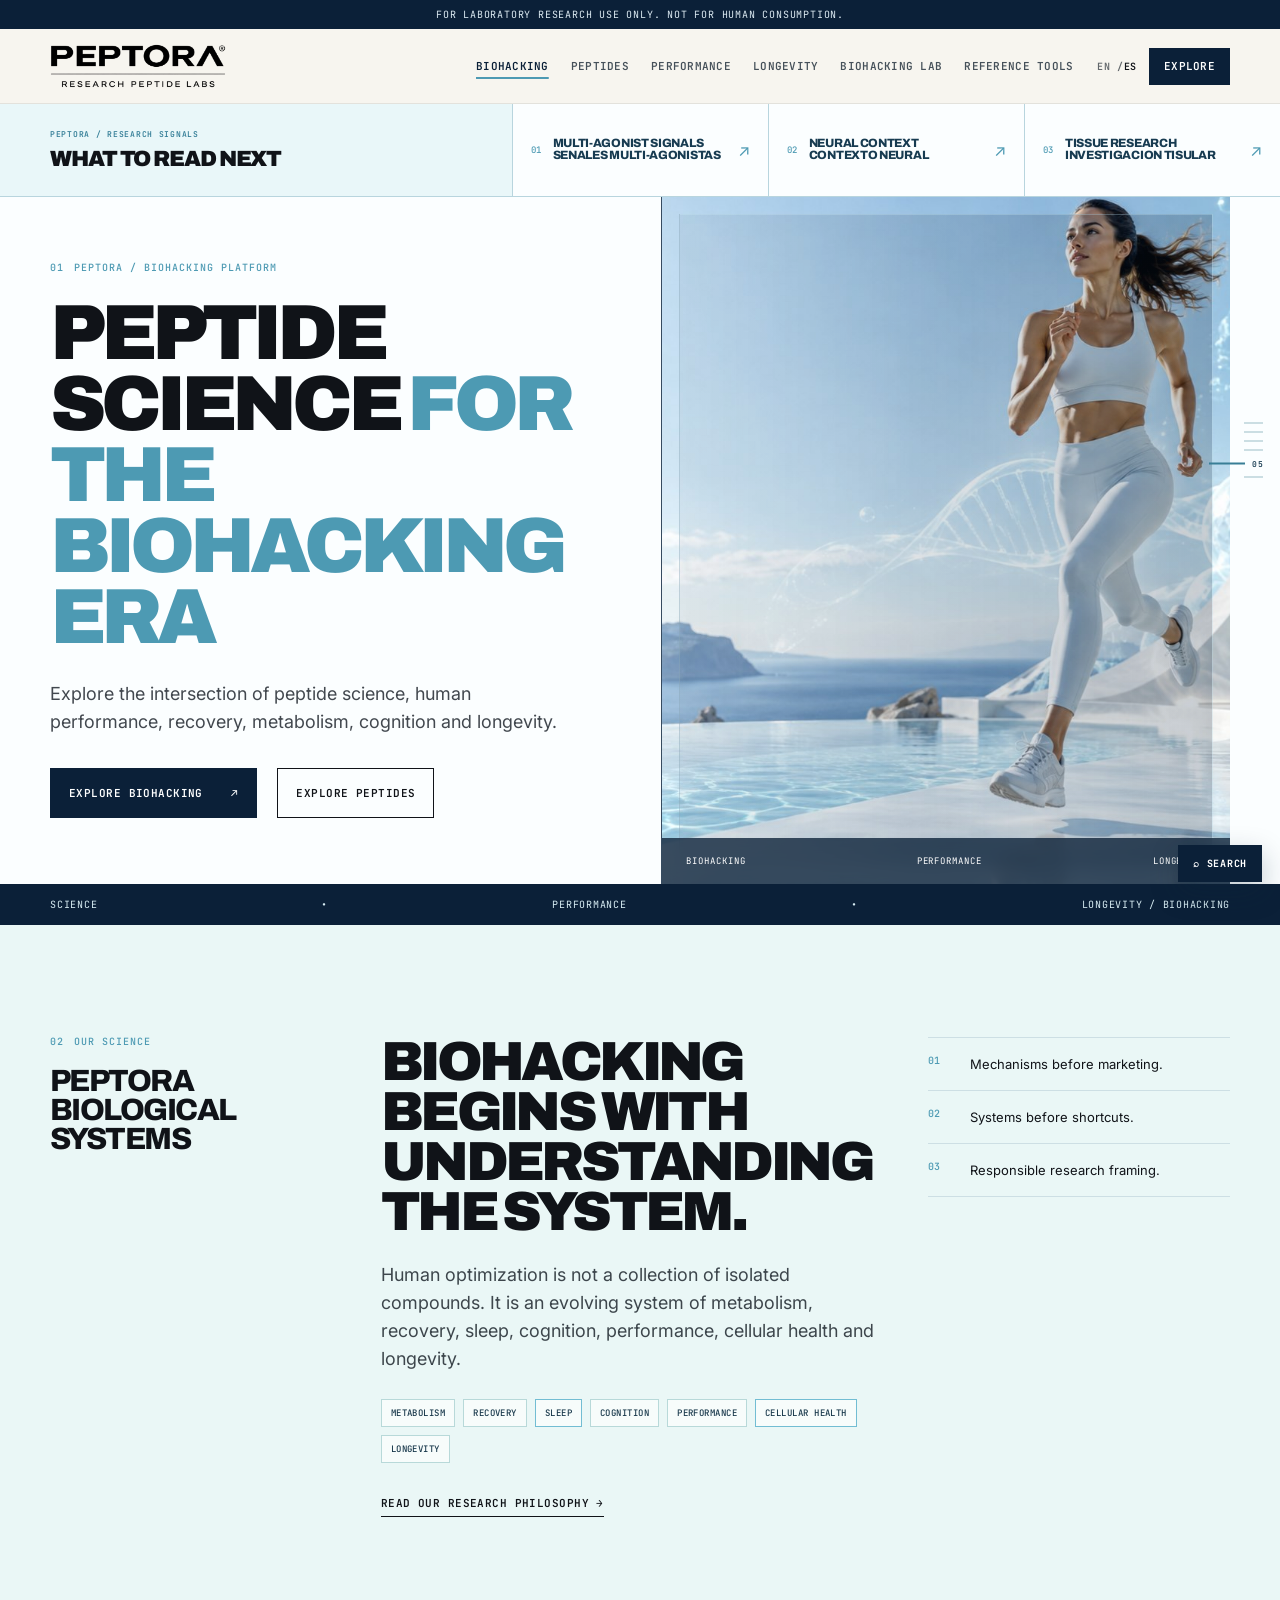
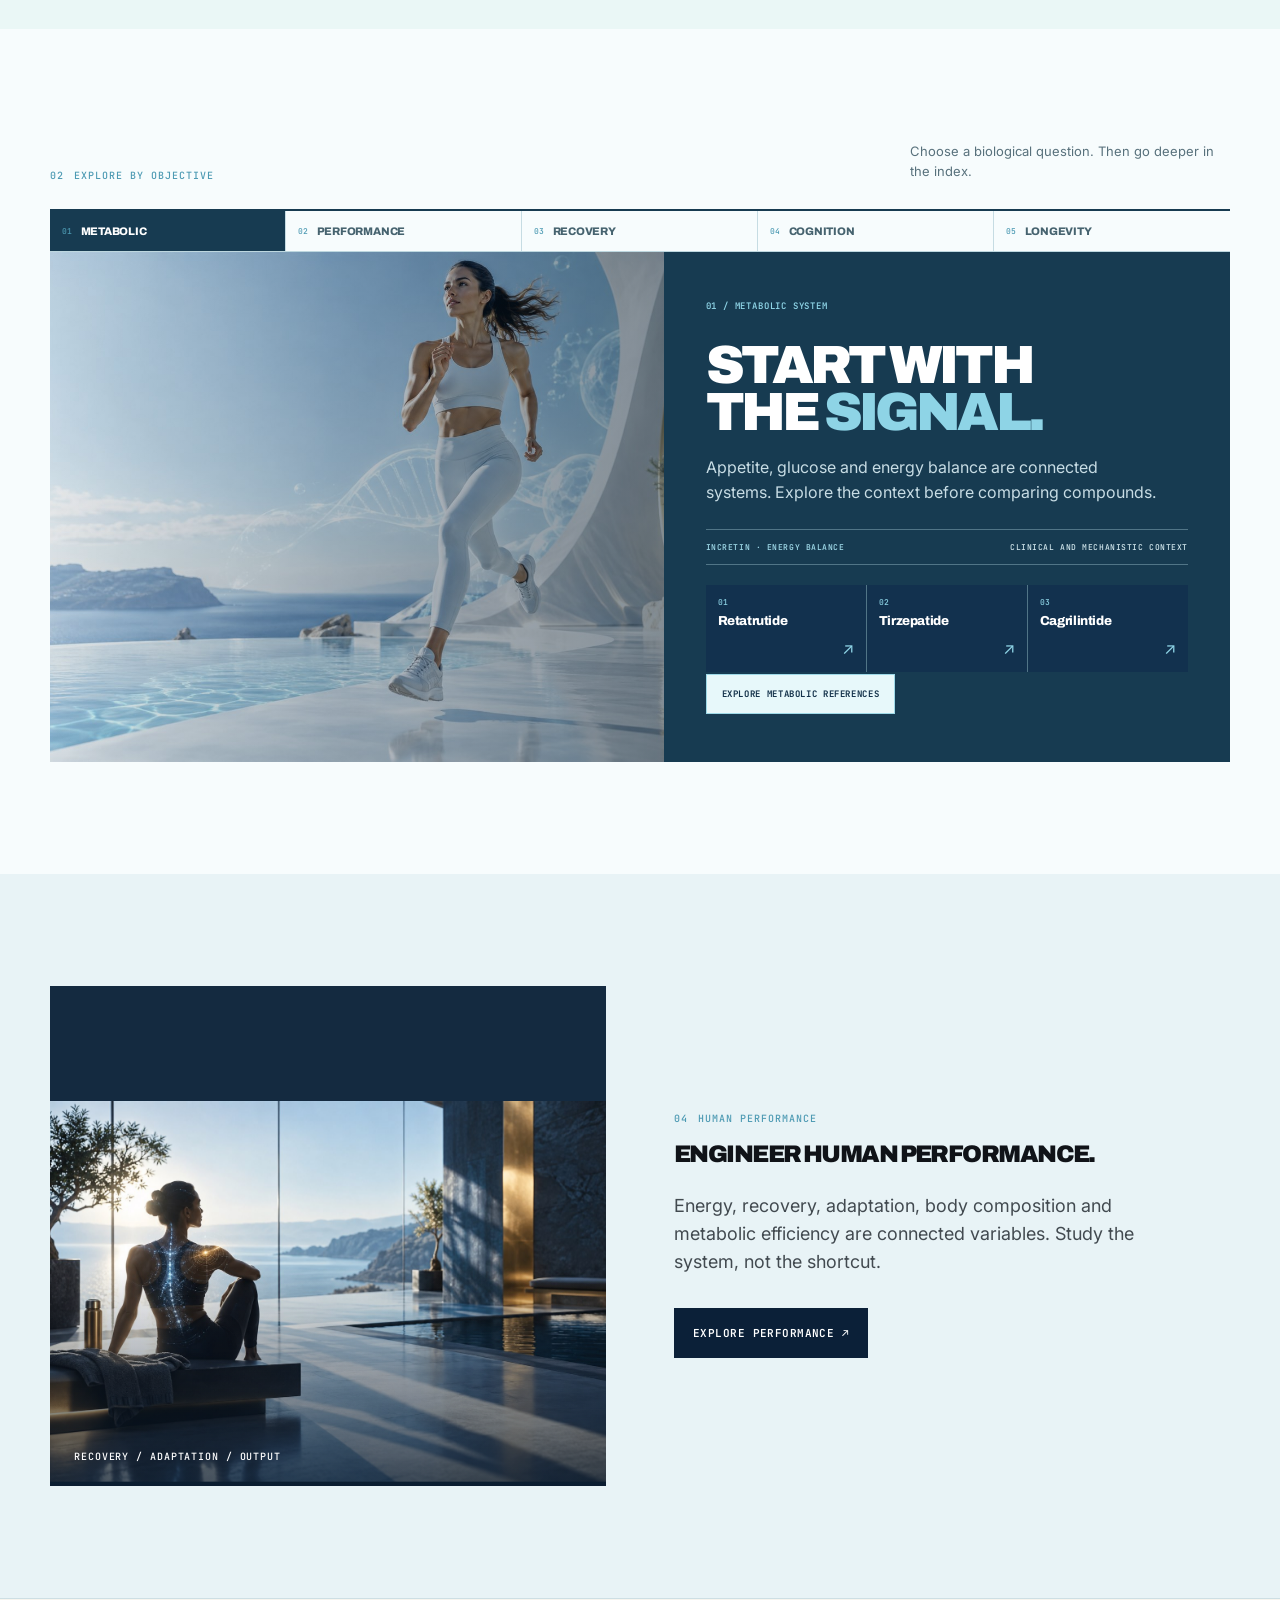
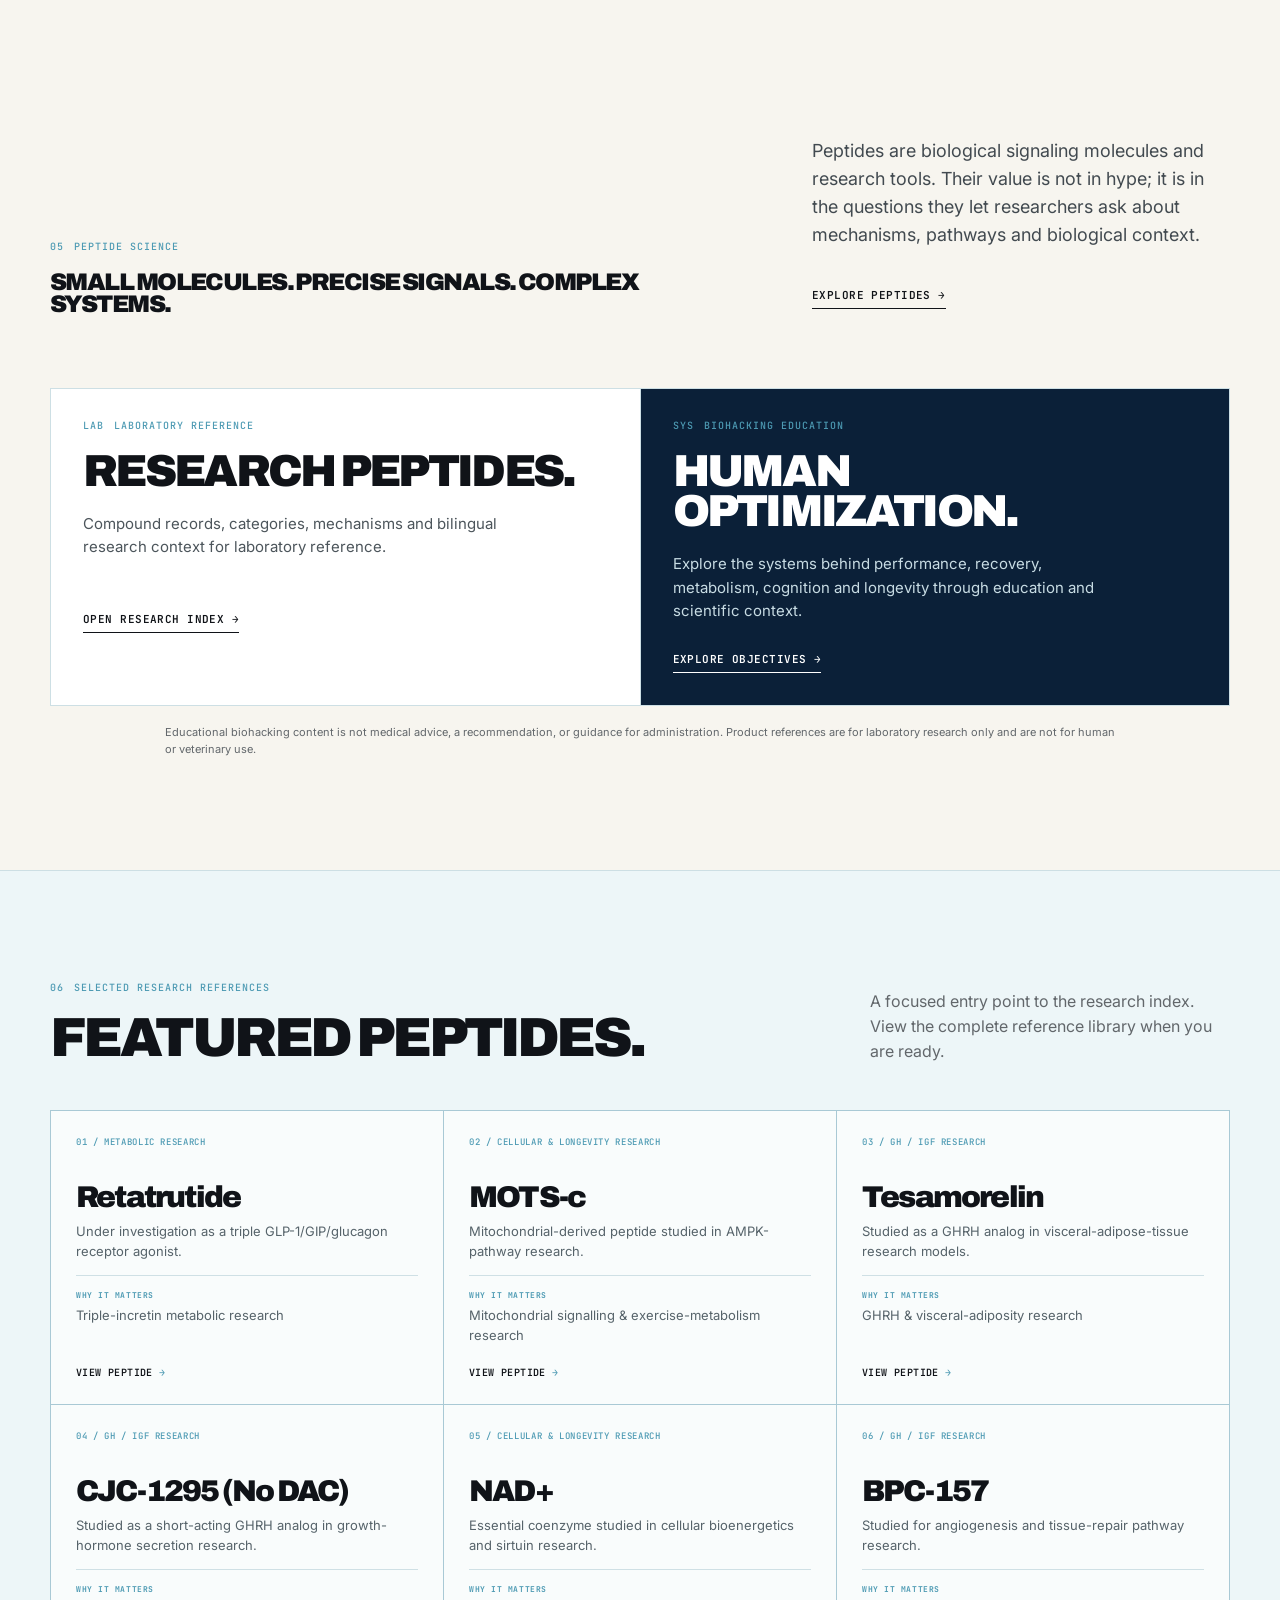
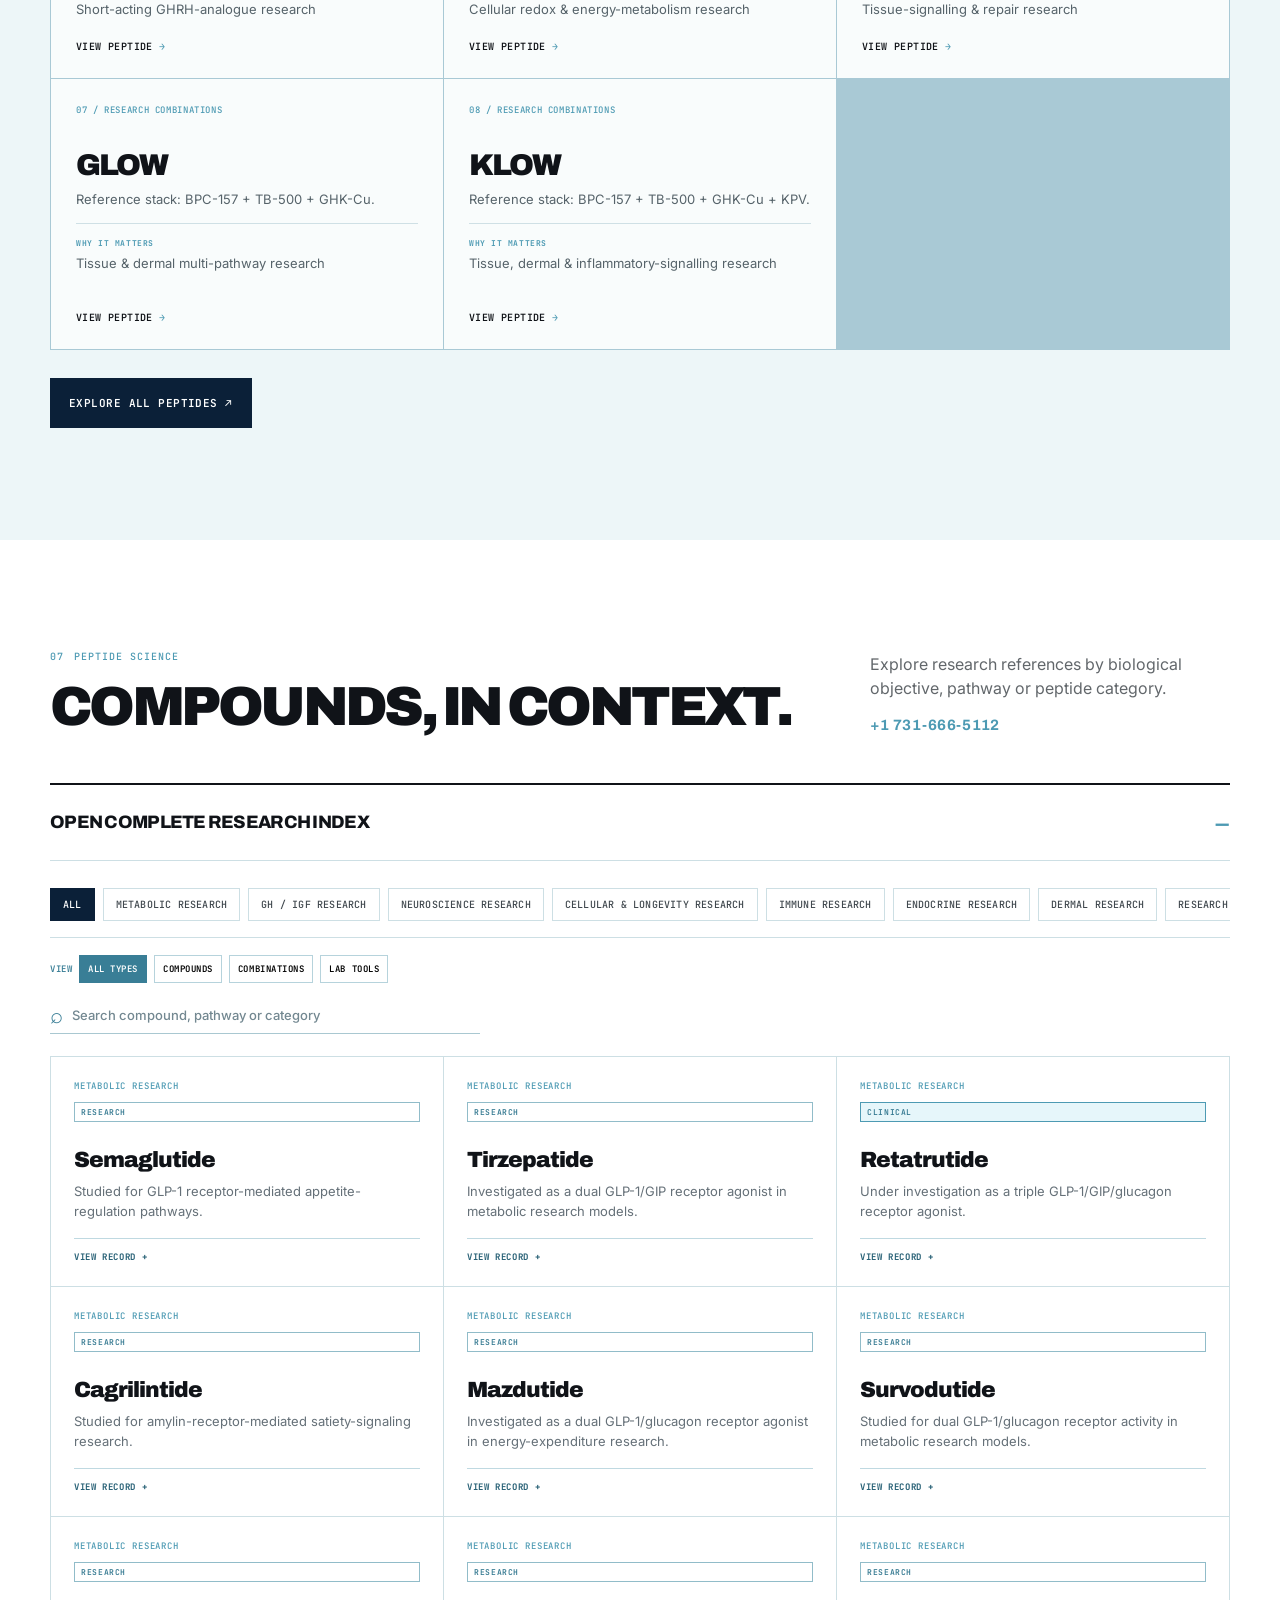
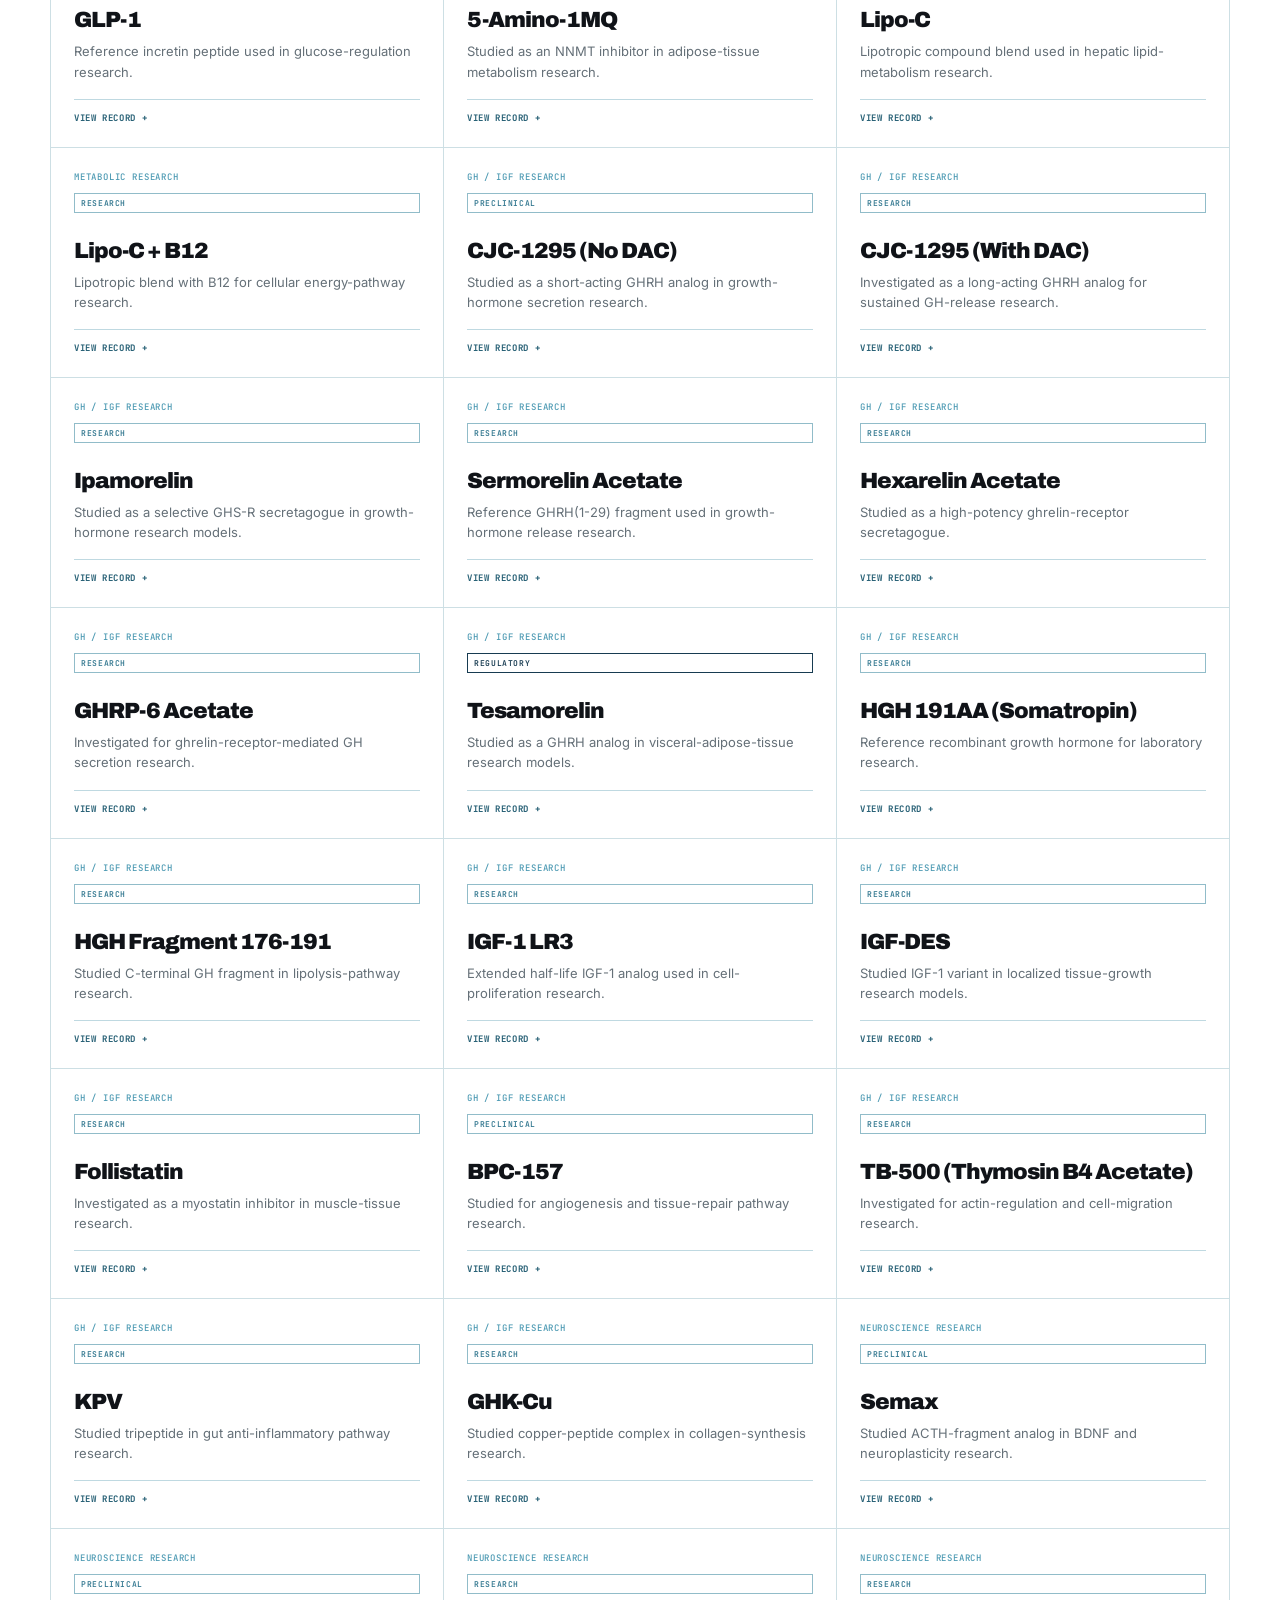
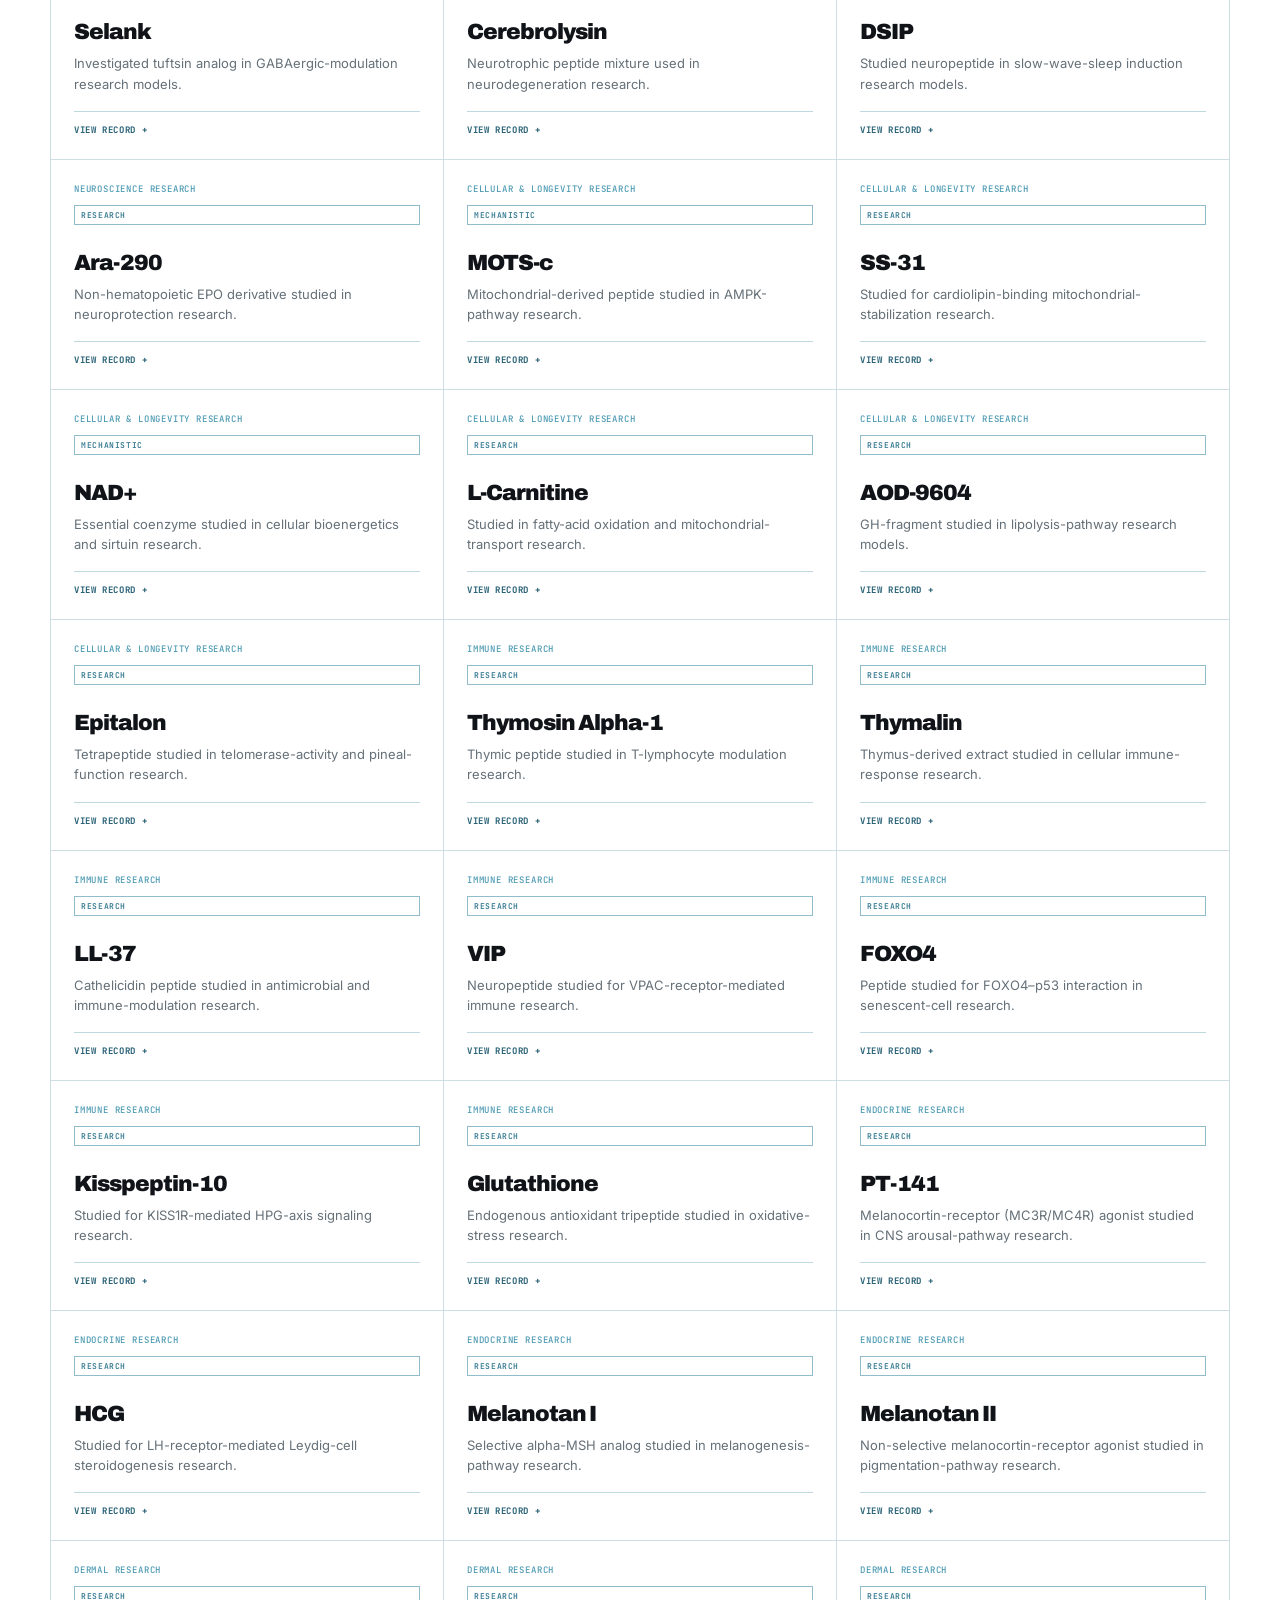
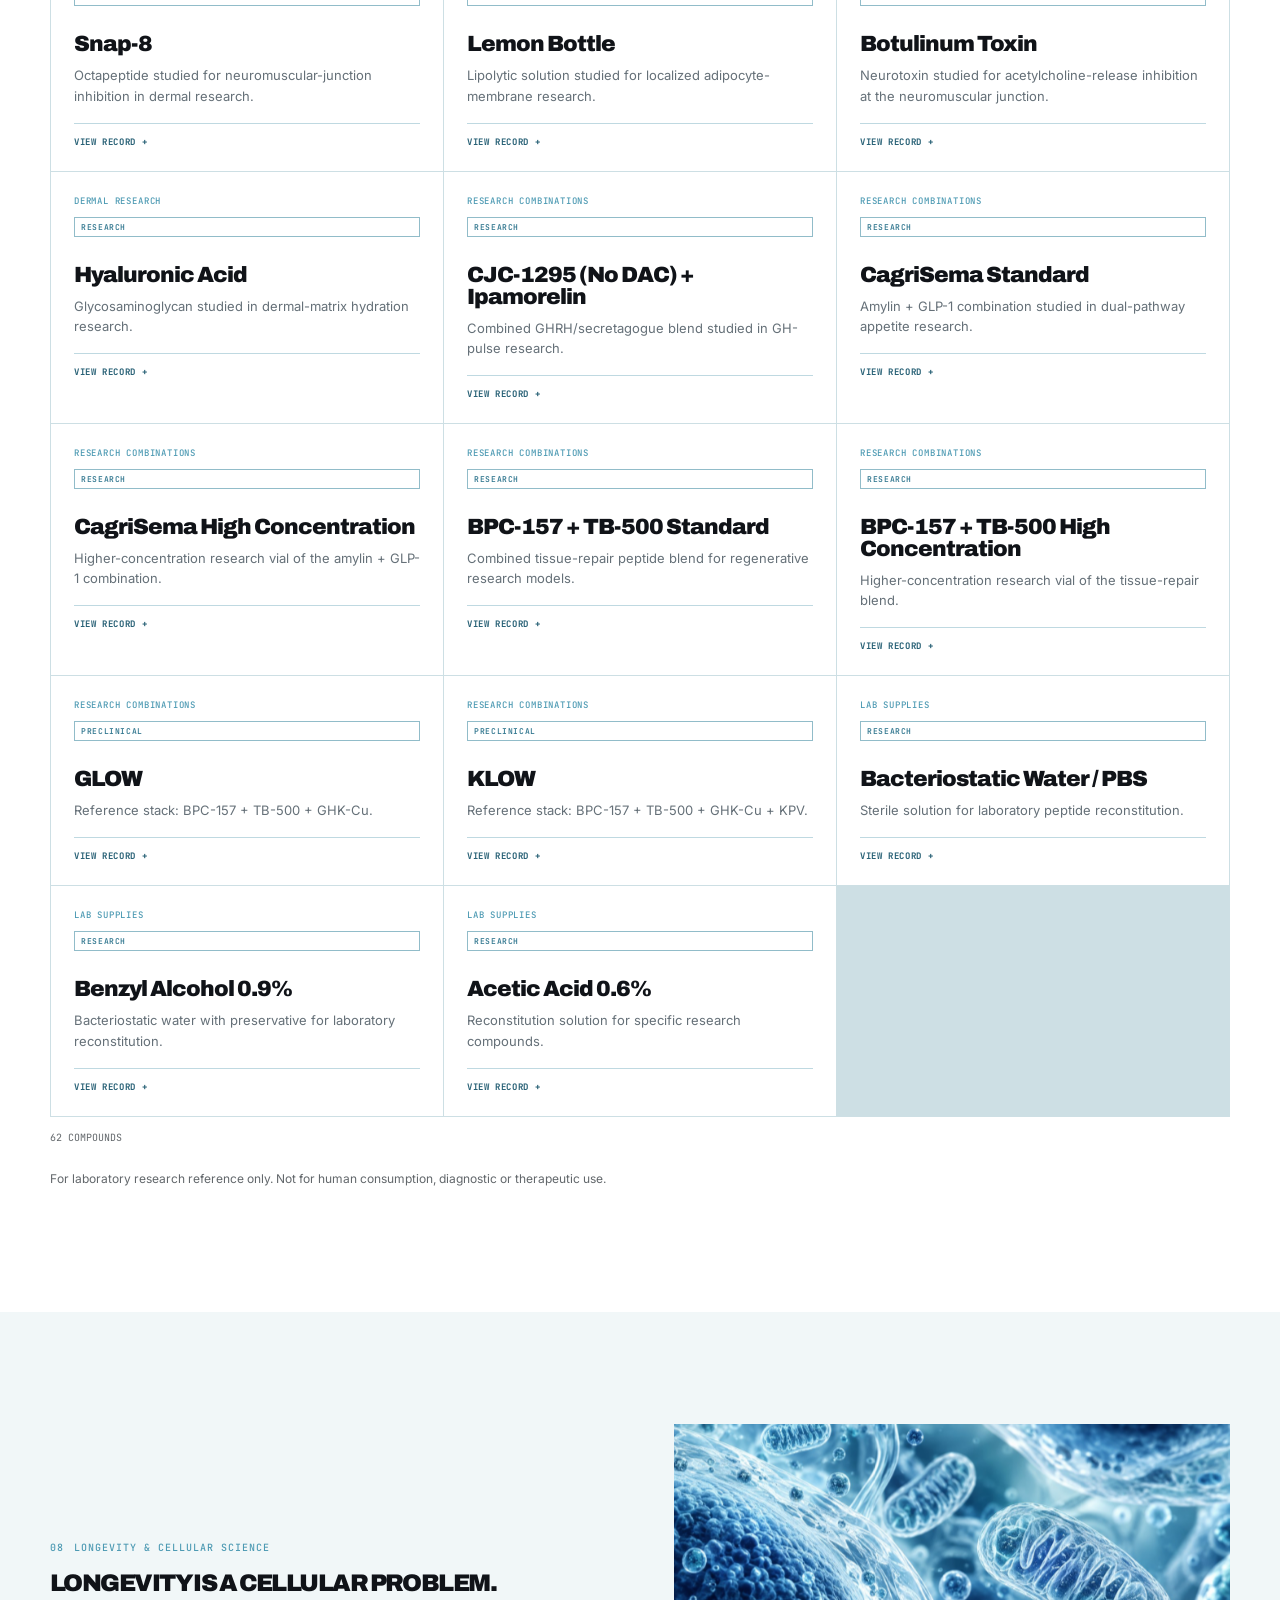
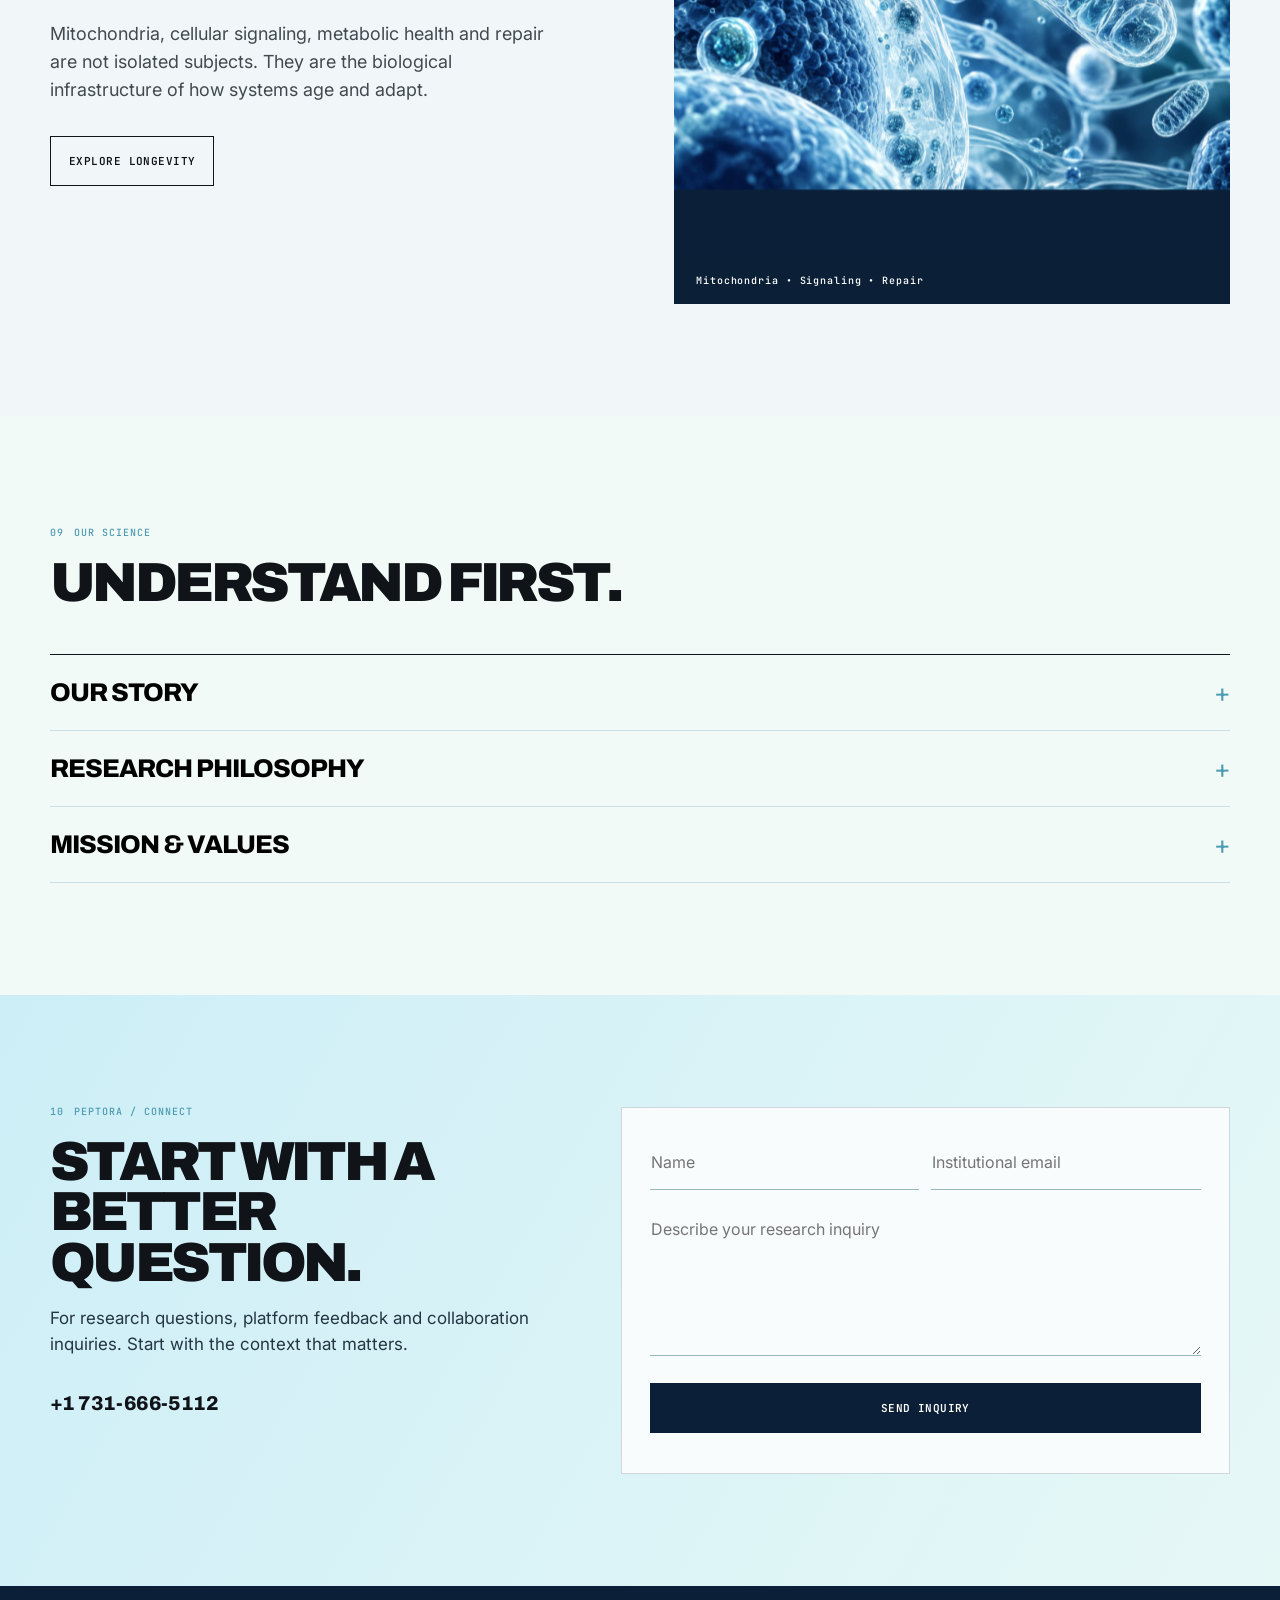
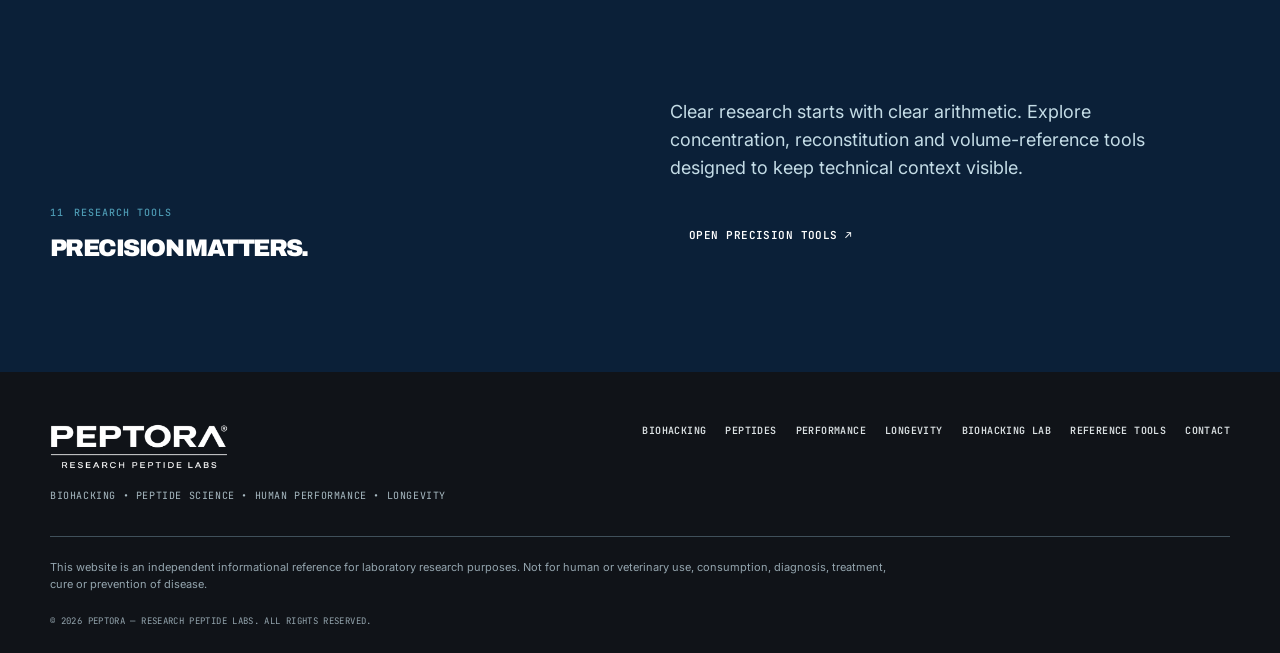
==== index.html @ 94e6be74 "Refresh clean mobile visual styling" ====
<!DOCTYPE html>
<html lang="en">
<head>
  <meta charset="UTF-8">
  <meta name="viewport" content="width=device-width, initial-scale=1.0, viewport-fit=cover">
  <title>PEPTORA — Peptide Science for the Biohacking Era</title>
  <meta name="description" content="PEPTORA is an independent platform for peptide science, research reference and responsible biohacking education.">
  <link rel="icon" href="assets/favicon.ico" sizes="any">
  <link rel="icon" type="image/png" sizes="32x32" href="assets/favicon-32x32.png">
  <link rel="apple-touch-icon" sizes="180x180" href="assets/apple-touch-icon.png">
  <link rel="manifest" href="site.webmanifest">
  <meta name="theme-color" content="#f8f6f1">
  <link rel="preconnect" href="https://fonts.googleapis.com">
  <link rel="preconnect" href="https://fonts.gstatic.com" crossorigin>
  <link href="https://fonts.googleapis.com/css2?family=Archivo:wght@500;600;700;800;900&family=Inter:wght@400;500;600&family=JetBrains+Mono:wght@400;500&display=swap" rel="stylesheet">
  <link rel="stylesheet" href="styles.css?v=peptora-audit-3">
  <link rel="stylesheet" href="editorial.css?v=peptora-audit-23">
</head>
<body>
  <div class="disclaimer-strip" data-i18n="disclaimer.text">For laboratory research use only. Not for human consumption.</div>

  <header class="site-header">
    <div class="wrap">
      <a href="#inicio" class="brand"><img src="assets/logo-peptora.png" alt="Peptora Research Peptide Labs logo"></a>
      <nav class="main-nav" id="mainNav" aria-label="Main navigation">
        <a href="#inicio" data-i18n="nav.biohacking">Biohacking</a>
        <a href="#peptides" data-i18n="nav.peptides">Peptides</a>
        <a href="#performance" data-i18n="nav.performance">Performance</a>
        <a href="#longevity" data-i18n="nav.longevity">Longevity</a>
        <a href="learn.html" data-i18n="nav.lab">Biohacking Lab</a>
        <a href="tools.html" data-i18n="nav.tools">Tools</a>
      </nav>
      <div class="header-cta">
        <button class="lang-toggle" id="langToggle" aria-label="Switch language / Cambiar idioma"><span>EN /</span><span id="langLabel"> ES</span></button>
        <a href="#objetivos" class="header-index" data-i18n="nav.explore">Explore</a>
        <button class="nav-toggle" id="navToggle" aria-label="Open menu"><span></span><span></span></button>
      </div>
    </div>
  </header>

  <main>
    <section class="hero" id="inicio">
      <div class="wrap hero-grid">
        <div class="hero-copy">
          <div class="eyebrow hero-eyebrow"><span>01</span><span data-i18n="hero.eyebrow">PEPTORA / RESEARCH &amp; BIOHACKING</span></div>
          <h1><span data-i18n="hero.h1_pre">PEPTIDE SCIENCE</span> <em data-i18n="hero.h1_em">FOR THE BIOHACKING ERA</em></h1>
          <p class="hero-lede" data-i18n="hero.lede">An independent platform that brings peptide science, human performance and longevity research into clearer view.</p>
          <div class="hero-actions">
            <a class="btn btn-primary" href="#productos"><span data-i18n="hero.cta1">Explore the research index</span><b>↗</b></a>
            <a class="btn btn-quiet" href="#ciencia" data-i18n="hero.cta2">Who we are</a>
          </div>
        </div>
        <div class="hero-art hero-photo" aria-label="Human performance, physiology and cellular science">
          <img src="assets/images/biohacking/peptora-fresh-biohacking-hero.jpg" alt="Human performance, cellular physiology and longevity science" width="1400" height="933" fetchpriority="high" decoding="async">
          <div class="hero-art-caption"><span data-i18n="hero.cap1">BIOHACKING</span><span data-i18n="hero.cap2">PERFORMANCE</span><span data-i18n="hero.cap3">LONGEVITY</span></div>
        </div>
      </div>
      <div class="hero-rail"><div class="wrap"><span data-i18n="hero.rail">INDEPENDENT RESEARCH REFERENCE</span><span>•</span><span data-i18n="hero.rail2">BIOHACKING EDUCATION</span><span>•</span><span data-i18n="hero.rail3">RESEARCH USE ONLY</span></div></div>
    </section>

    <section class="manifesto section-pad" id="ciencia">
      <div class="wrap manifesto-grid">
        <div><p class="eyebrow"><span>02</span><span data-i18n="about.eyebrow">Our Science</span></p><p class="manifesto-index" data-i18n="manifesto.index">PEPTORA<br>BIOLOGICAL<br>SYSTEMS</p></div>
        <div class="manifesto-main">
          <h2 data-i18n-html="manifesto.h2">BETTER CONTEXT FOR <em>BETTER QUESTIONS.</em></h2>
          <p data-i18n="manifesto.p">PEPTORA is built for people who want to understand the research behind peptide compounds, metabolic health, recovery, cognitive performance and longevity — without noise, hype or therapeutic claims.</p>
          <div class="system-line"><a href="#productos" data-system-filter="metabolic" data-i18n="system.metabolism">Metabolism</a><a href="#productos" data-system-filter="performance" data-i18n="system.recovery">Recovery</a><a href="#productos" data-system-filter="brain-sleep" data-i18n="system.sleep">Sleep</a><a href="#productos" data-system-filter="brain-sleep" data-i18n="system.cognition">Cognition</a><a href="#productos" data-system-filter="gh-igf" data-i18n="system.performance">Performance</a><a href="#productos" data-system-filter="immune" data-i18n="system.cellular">Cellular health</a><a href="#productos" data-system-filter="performance" data-i18n="system.longevity">Longevity</a></div>
          <a href="#science-notes" class="inline-link" data-i18n-html="manifesto.cta">Read our research philosophy <b>→</b></a>
        </div>
        <div class="manifesto-notes"><div><b>01</b><span data-i18n="manifesto.note1">Mechanisms before marketing.</span></div><div><b>02</b><span data-i18n="manifesto.note2">Clarity without oversimplifying.</span></div><div><b>03</b><span data-i18n="manifesto.note3">Responsible research framing.</span></div></div>
      </div>
    </section>

    <section class="objectives section-pad" id="objective-index-archive">
      <div class="wrap"><div class="section-heading"><div><p class="eyebrow"><span>03</span><span data-i18n="objectives.eyebrow">Explore the index</span></p><h2 data-i18n-html="objectives.h2">RESEARCH BY <em>OBJECTIVE.</em></h2></div><p data-i18n="objectives.p">Nine points of entry into the PEPTORA research reference.</p></div>
      <div class="objective-list">
        <a href="#productos"><b>01</b><span data-i18n="objective.1">METABOLIC</span><i>Metabolic research</i><em>↗</em></a><a href="#productos"><b>02</b><span data-i18n="objective.2">PERFORMANCE</span><i>GH / IGF research</i><em>↗</em></a><a href="#productos"><b>03</b><span data-i18n="objective.3">RECOVERY</span><i>Tissue research</i><em>↗</em></a><a href="#productos"><b>04</b><span data-i18n="objective.4">COGNITION</span><i>Neuroscience research</i><em>↗</em></a><a href="#productos"><b>05</b><span data-i18n="objective.5">LONGEVITY</span><i>Cellular research</i><em>↗</em></a><a href="#productos"><b>06</b><span data-i18n="objective.6">CELLULAR HEALTH</span><i>Immune research</i><em>↗</em></a><a href="#productos"><b>07</b><span data-i18n="objective.7">BODY COMPOSITION</span><i>Metabolic pathways</i><em>↗</em></a><a href="#productos"><b>08</b><span data-i18n="objective.8">SKIN &amp; TISSUE</span><i>Dermal research</i><em>↗</em></a><a href="tools.html"><b>09</b><span data-i18n="objective.9">RESEARCH TOOLS</span><i>Reference arithmetic</i><em>↗</em></a>
      </div></div>
      <div class="wrap research-workflow"><p class="eyebrow"><span>WORKFLOW</span><span class="lang-en">A better research question</span><span class="lang-es">Una mejor pregunta de investigación</span></p><div><article><b>01</b><h3><span class="lang-en">DEFINE THE SYSTEM</span><span class="lang-es">DEFINE EL SISTEMA</span></h3><p class="lang-en">Start with the biological system: metabolic, neural, endocrine, tissue or cellular.</p><p class="lang-es">Empieza por el sistema biológico: metabólico, neural, endocrino, tisular o celular.</p></article><article><b>02</b><h3><span class="lang-en">NAME THE PATHWAY</span><span class="lang-es">NOMBRA LA VÍA</span></h3><p class="lang-en">Identify the receptor, signal or molecular pathway being discussed before comparing compounds.</p><p class="lang-es">Identifica el receptor, señal o vía molecular antes de comparar compuestos.</p></article><article><b>03</b><h3><span class="lang-en">CHECK THE EVIDENCE</span><span class="lang-es">REVISA LA EVIDENCIA</span></h3><p class="lang-en">Ask whether the source is mechanistic, preclinical, clinical or regulatory—and what it actually measured.</p><p class="lang-es">Pregunta si la fuente es mecanística, preclínica, clínica o regulatoria, y qué midió realmente.</p></article><article><b>04</b><h3><span class="lang-en">COMPARE, DON'T ASSUME</span><span class="lang-es">COMPARA, NO ASUMAS</span></h3><p class="lang-en">Compare exact molecules and contexts. Similar names or categories do not make compounds interchangeable.</p><p class="lang-es">Compara moléculas y contextos exactos. Nombres o categorías similares no vuelven intercambiables a los compuestos.</p></article></div></div>
    </section>

    <section class="learn-section section-pad" id="learn">
      <div class="wrap"><div class="section-heading"><div><p class="eyebrow"><span>04</span><span data-i18n="learn.eyebrow">Essential guides</span></p><h2 data-i18n-html="learn.h2">LEARN THE <em>SYSTEM.</em></h2></div><p data-i18n="learn.p">Start with the biological question, then use the index to compare pathways, mechanisms and evidence boundaries.</p></div>
      <div class="learn-grid">
        <a href="#productos" data-system-filter="metabolic"><b>01</b><h3 data-i18n="learn.met.h">METABOLISM</h3><p data-i18n="learn.met.p">Incretins, appetite signalling, energy balance and metabolic context.</p><span data-i18n="learn.open">Open research path →</span></a>
        <a href="#productos" data-system-filter="performance"><b>02</b><h3 data-i18n="learn.rec.h">RECOVERY</h3><p data-i18n="learn.rec.p">Tissue response, adaptation and the difference between mechanism and outcome.</p><span data-i18n="learn.open">Open research path →</span></a>
        <a href="#productos" data-system-filter="brain-sleep"><b>03</b><h3 data-i18n="learn.cog.h">COGNITION</h3><p data-i18n="learn.cog.p">Neural signalling, stress context and careful interpretation of evidence.</p><span data-i18n="learn.open">Open research path →</span></a>
        <a href="#productos" data-system-filter="performance"><b>04</b><h3 data-i18n="learn.lon.h">LONGEVITY</h3><p data-i18n="learn.lon.p">Mitochondria, redox, cellular adaptation and aging biology.</p><span data-i18n="learn.open">Open research path →</span></a>
        <a href="#productos" data-system-filter="metabolic"><b>05</b><h3 data-i18n="learn.body.h">BODY COMPOSITION</h3><p data-i18n="learn.body.p">Separate metabolic pathways, clinical evidence and online claims.</p><span data-i18n="learn.open">Open research path →</span></a>
      </div>
      <div class="reference-key"><b data-i18n="learn.key.h">HOW TO READ A REFERENCE</b><span data-i18n="learn.key.p">Mechanism: what is being studied. Context: why it is discussed. Evidence boundary: what the research does not establish.</span></div></div>
      <div class="wrap learning-briefs">
        <article><b>METABOLIC</b><h3><span class="lang-en">START WITH THE SIGNAL.</span><span class="lang-es">EMPIEZA POR LA SEÑAL.</span></h3><p class="lang-en">Appetite, glucose and energy balance involve connected systems. A pathway label is not a promised body-composition outcome.</p><p class="lang-es">Apetito, glucosa y balance energético son sistemas conectados. El nombre de una vía no es una promesa de composición corporal.</p><a href="#productos" data-system-filter="metabolic"><span class="lang-en">Explore metabolic references →</span><span class="lang-es">Explorar referencias metabólicas →</span></a></article>
        <article><b>RECOVERY</b><h3><span class="lang-en">MECHANISM IS NOT A RESULT.</span><span class="lang-es">MECANISMO NO ES RESULTADO.</span></h3><p class="lang-en">Tissue signalling, inflammatory pathways and adaptation are research questions. They do not independently prove a recovery result.</p><p class="lang-es">Señalización tisular, vías inflamatorias y adaptación son preguntas de investigación. No prueban por sí solas un resultado de recuperación.</p><a href="#productos" data-system-filter="performance"><span class="lang-en">Explore recovery context →</span><span class="lang-es">Explorar contexto de recuperación →</span></a></article>
        <article><b>COGNITION</b><h3><span class="lang-en">READ THE EVIDENCE SETTING.</span><span class="lang-es">LEE EL CONTEXTO DE EVIDENCIA.</span></h3><p class="lang-en">Neural signalling can be studied in cells, animals or specific clinical settings. Those are different evidence questions.</p><p class="lang-es">La señalización neural puede estudiarse en células, animales o contextos clínicos específicos. Son preguntas de evidencia distintas.</p><a href="#productos" data-system-filter="brain-sleep"><span class="lang-en">Explore cognition references →</span><span class="lang-es">Explorar referencias de cognición →</span></a></article>
        <article><b>LONGEVITY</b><h3><span class="lang-en">SEPARATE BIOLOGY FROM HYPE.</span><span class="lang-es">SEPARA BIOLOGÍA DE HYPE.</span></h3><p class="lang-en">Mitochondria, redox and senescence are central biology. A compelling mechanism is not evidence of an anti-aging outcome.</p><p class="lang-es">Mitocondrias, redox y senescencia son biología central. Un mecanismo atractivo no es evidencia de un resultado antienvejecimiento.</p><a href="#productos" data-system-filter="performance"><span class="lang-en">Explore cellular references →</span><span class="lang-es">Explorar referencias celulares →</span></a></article>
        <article><b>BODY COMPOSITION</b><h3><span class="lang-en">ASK WHAT WAS ACTUALLY STUDIED.</span><span class="lang-es">PREGUNTA QUÉ SE ESTUDIÓ.</span></h3><p class="lang-en">Distinguish the molecule, formulation, population and endpoint before treating any online claim as meaningful.</p><p class="lang-es">Distingue la molécula, formulación, población y desenlace antes de tratar una afirmación en línea como significativa.</p><a href="#productos" data-system-filter="metabolic"><span class="lang-en">Explore metabolic pathways →</span><span class="lang-es">Explorar vías metabólicas →</span></a></article>
      </div>
      <div class="wrap research-foundations"><p class="eyebrow"><span>FOUNDATIONS</span><span class="lang-en">Research fundamentals</span><span class="lang-es">Fundamentos de investigación</span></p><div>
        <article><b>01</b><h3><span class="lang-en">PEPTIDES, EXPLAINED</span><span class="lang-es">PÉPTIDOS, EXPLICADOS</span></h3><p class="lang-en">A peptide is a signalling molecule or research tool—not a conclusion about an outcome.</p><p class="lang-es">Un péptido es una molécula de señalización o herramienta de investigación, no una conclusión sobre un resultado.</p></article>
        <article><b>02</b><h3><span class="lang-en">CONCENTRATION LOGIC</span><span class="lang-es">LÓGICA DE CONCENTRACIÓN</span></h3><p class="lang-en">Mass, liquid volume and concentration describe one solution relationship. Use the calculator to inspect that relationship.</p><p class="lang-es">Masa, volumen de líquido y concentración describen una relación de solución. Usa la calculadora para revisarla.</p><a href="tools.html"><span class="lang-en">Open reference calculator →</span><span class="lang-es">Abrir calculadora de referencia →</span></a></article>
        <article><b>03</b><h3><span class="lang-en">MEASUREMENT SCALES</span><span class="lang-es">ESCALAS DE MEDICIÓN</span></h3><p class="lang-en">U-100 markings are a volume scale. They do not identify an active amount without documented concentration.</p><p class="lang-es">Las marcas U-100 son una escala de volumen. No identifican una cantidad activa sin concentración documentada.</p></article>
        <article><b>04</b><h3><span class="lang-en">EVIDENCE LADDER</span><span class="lang-es">JERARQUÍA DE EVIDENCIA</span></h3><p class="lang-en">Separate cell work, animal models, human trials and regulated indications before drawing a conclusion.</p><p class="lang-es">Separa trabajo celular, modelos animales, ensayos en humanos e indicaciones reguladas antes de concluir.</p></article>
        <article><b>05</b><h3><span class="lang-en">RESEARCH RECORD</span><span class="lang-es">REGISTRO DE INVESTIGACIÓN</span></h3><p class="lang-en">Compare the exact molecule, formulation, source document and endpoint—not only a product name.</p><p class="lang-es">Compara la molécula exacta, formulación, documento fuente y desenlace, no sólo un nombre de producto.</p></article>
      </div></div>
    </section>

    <section class="performance-feature section-pad" id="performance">
      <div class="wrap performance-grid"><div class="performance-visual performance-photo"><img src="assets/images/biohacking/peptora-recovery-longevity.jpg" alt="Recovery, adaptation and human performance" width="1400" height="933" loading="lazy" decoding="async"><div class="visual-caption" data-i18n="performance.visual">RECOVERY / ADAPTATION / OUTPUT</div></div><div class="performance-copy"><p class="eyebrow"><span>04</span><span data-i18n="performance.eyebrow">Human performance</span></p><h2 data-i18n="performance.h2">ENGINEER<br>HUMAN<br><em>PERFORMANCE.</em></h2><p data-i18n="performance.p">Energy, recovery, adaptation, body composition and metabolic efficiency are connected variables. Study the system, not the shortcut.</p><a class="btn btn-primary" href="#productos" data-i18n="performance.cta">Explore performance <b>↗</b></a></div></div>
    </section>

    <section class="peptide-intro section-pad" id="peptides"><div class="wrap peptide-grid"><div><p class="eyebrow"><span>05</span><span data-i18n="peptides.eyebrow">Peptide science</span></p><h2 data-i18n="peptides.h2">SMALL MOLECULES.<br><em>PRECISE SIGNALS.</em><br>COMPLEX SYSTEMS.</h2></div><div class="peptide-copy"><p data-i18n="peptides.p">Peptides are biological signaling molecules and research tools. Their value is not in hype; it is in the questions they let researchers ask about mechanisms, pathways and biological context.</p><a class="inline-link" href="#productos" data-i18n="peptides.cta">Explore peptides <b>→</b></a></div></div><div class="wrap dual-track"><article><p class="eyebrow"><span>LAB</span><span data-i18n="tracks.lab.eyebrow">Laboratory reference</span></p><h3 data-i18n="tracks.lab.h">RESEARCH<br>PEPTIDES.</h3><p data-i18n="tracks.lab.p">Compound records, categories, mechanisms and bilingual research context for laboratory reference.</p><a href="#productos" class="inline-link" data-i18n="tracks.lab.cta">Open research index →</a></article><article><p class="eyebrow"><span>SYS</span><span data-i18n="tracks.bio.eyebrow">Biohacking education</span></p><h3 data-i18n="tracks.bio.h">HUMAN<br>OPTIMIZATION.</h3><p data-i18n="tracks.bio.p">Explore the systems behind performance, recovery, metabolism, cognition and longevity through education and scientific context.</p><a href="#objetivos" class="inline-link" data-i18n="tracks.bio.cta">Explore objectives →</a></article></div><p class="wrap application-disclaimer" data-i18n="tracks.disclaimer">Educational biohacking content is not medical advice, a recommendation, or guidance for administration. Product references are for laboratory research only and are not for human or veterinary use.</p></section>

    <section class="featured-section section-pad" id="featured-peptides"><div class="wrap"><div class="section-heading"><div><p class="eyebrow"><span>06</span><span data-i18n="featured.eyebrow">Selected research references</span></p><h2 data-i18n="featured.h2">FEATURED<br><em>PEPTIDES.</em></h2></div><p data-i18n="featured.p">A focused entry point to the research index. View the complete reference library when you are ready.</p></div><div class="featured-grid" id="featuredGrid"></div><a href="#productos" class="btn btn-primary" data-i18n="featured.cta">Explore all peptides <b>↗</b></a></div></section>

    <section class="products-section section-pad" id="productos">
      <div class="wrap">
        <div class="catalog-heading"><div><p class="eyebrow"><span>04</span><span data-i18n="products.eyebrow">The PEPTORA index</span></p><h2 data-i18n="products.h2">COMPOUNDS, <em>IN CONTEXT.</em></h2></div><div><p data-i18n="products.lede">Explore research references by biological objective, pathway or peptide category.</p><a href="tel:+17316665112" class="catalog-phone">+1 731-666-5112</a></div></div>
        <details class="catalog-details" open><summary data-i18n="catalog.open">Open complete research index <b>+</b></summary><div class="filter-row" id="filterRow"><button class="filter-pill active" data-filter="all" data-i18n="filters.all">All</button><button class="filter-pill" data-filter="metabolic">Metabolic Research</button><button class="filter-pill" data-filter="gh-igf">GH / IGF Research</button><button class="filter-pill" data-filter="brain-sleep">Neuroscience Research</button><button class="filter-pill" data-filter="performance">Cellular &amp; Longevity Research</button><button class="filter-pill" data-filter="immune">Immune Research</button><button class="filter-pill" data-filter="hormonal">Endocrine Research</button><button class="filter-pill" data-filter="aesthetic">Dermal Research</button><button class="filter-pill" data-filter="stacks">Research Combinations</button><button class="filter-pill" data-filter="supplies">Lab Supplies</button></div>
        <label class="catalog-search" for="productSearch"><span>⌕</span><input id="productSearch" type="search" autocomplete="off" placeholder="Search compound, pathway or category"></label>
        <div class="product-grid" id="productGrid"></div><div class="product-count" id="productCount"></div>
        <p class="products-notice" data-i18n="products.notice">For laboratory research reference only. Not for human consumption, diagnostic or therapeutic use.</p></details>
      </div>
    </section>

    <section class="lab-section section-pad" id="lab">
      <div class="wrap lab-grid"><div class="lab-copy"><p class="eyebrow"><span>06</span><span data-i18n="lab.eyebrow">The biohacking lab</span></p><h2 data-i18n="lab.h2">UNDERSTAND<br>THE <em>SYSTEM.</em></h2><p data-i18n="lab.p">The Biohacking Lab makes complex science easier to navigate: mechanisms, interconnected pathways, research context and precision tools in one place.</p><a href="tools.html" class="btn btn-primary" data-i18n="lab.cta">Open reference tools <b>↗</b></a></div><div class="lab-pathways"><a href="#ciencia"><b data-i18n="lab.path1.h">MECHANISMS</b><span data-i18n="lab.path1.p">How biological signaling works.</span><em>→</em></a><a href="#objetivos"><b data-i18n="lab.path2.h">PATHWAYS</b><span data-i18n="lab.path2.p">Explore connected biological systems.</span><em>→</em></a><a href="#ciencia"><b data-i18n="lab.path3.h">RESEARCH</b><span data-i18n="lab.path3.p">Review context and evidence.</span><em>→</em></a><a href="tools.html"><b data-i18n="lab.path4.h">TOOLS</b><span data-i18n="lab.path4.p">Use precision reference tools.</span><em>→</em></a></div></div>
    </section>

    <section class="longevity-feature section-pad" id="longevity"><div class="wrap longevity-grid"><div class="longevity-copy"><p class="eyebrow"><span>08</span><span data-i18n="longevity.eyebrow">Longevity &amp; cellular science</span></p><h2 data-i18n="longevity.h2">LONGEVITY<br>IS A<br><em>CELLULAR<br>PROBLEM.</em></h2><p data-i18n="longevity.p">Mitochondria, cellular signaling, metabolic health and repair are not isolated subjects. They are the biological infrastructure of how systems age and adapt.</p><a class="btn btn-quiet" href="#objetivos" data-i18n="longevity.cta">Explore longevity</a></div><div class="cell-study cell-photo"><img src="assets/images/biohacking/peptora-cellular-ice-blue.jpg" alt="Cellular and mitochondrial science" width="1400" height="933" loading="lazy" decoding="async"><div class="visual-caption" data-i18n="longevity.visual">Mitochondria • Signaling • Repair</div></div></div></section>

    <section class="science-notes section-pad" id="science-notes"><div class="wrap"><div class="section-heading"><div><p class="eyebrow"><span>06</span><span data-i18n="about.eyebrow">Our Science</span></p><h2 data-i18n="about.h2">UNDERSTAND <em>FIRST.</em></h2></div></div><div class="accordion"><div class="acc-item"><button class="acc-trigger"><span data-i18n="acc1.trigger">Our Story</span><b>+</b></button><div class="acc-panel"><div class="acc-panel-inner"><p data-i18n="acc1.p1"></p><p data-i18n="acc1.p2"></p></div></div></div><div class="acc-item"><button class="acc-trigger"><span data-i18n="acc2.trigger">Research Philosophy</span><b>+</b></button><div class="acc-panel"><div class="acc-panel-inner"><p data-i18n="acc2.p1"></p><p data-i18n="acc2.p2"></p></div></div></div><div class="acc-item"><button class="acc-trigger"><span data-i18n="acc3.trigger">Mission &amp; Values</span><b>+</b></button><div class="acc-panel"><div class="acc-panel-inner"><p data-i18n-html="acc3.p1"></p><p data-i18n-html="acc3.p2"></p></div></div></div></div></div></section>

    <section class="contact section-pad" id="contacto"><div class="wrap contact-grid"><div><p class="eyebrow"><span>07</span><span data-i18n="contact.eyebrow">Research &amp; Collaboration</span></p><h2 data-i18n="contact.h2">START WITH A <em>BETTER QUESTION.</em></h2><p class="contact-copy" data-i18n="contact.lede"></p><a class="contact-phone" href="tel:+17316665112">+1 731-666-5112</a></div><form class="contact-form" id="contactForm"><div class="form-row"><input type="text" name="name" data-i18n-placeholder="contact.name" placeholder="Name" required><input type="email" name="email" data-i18n-placeholder="contact.email" placeholder="Institutional email" required></div><textarea name="message" data-i18n-placeholder="contact.message" placeholder="Describe your research inquiry" rows="5" required></textarea><input type="text" name="_honey" class="hp-field" tabindex="-1" autocomplete="off"><button type="submit" class="btn btn-primary" data-i18n="contact.send">Send Inquiry</button><p class="form-status" id="formStatus"></p></form></div></section>

    <section class="precision-section section-pad" id="precision"><div class="wrap precision-grid"><div><p class="eyebrow"><span>10</span><span data-i18n="precision.eyebrow">Research tools</span></p><h2 data-i18n="precision.h2">PRECISION<br><em>MATTERS.</em></h2></div><div><p data-i18n="precision.p">Clear research starts with clear arithmetic. Explore concentration, reconstitution and volume-reference tools designed to keep technical context visible.</p><a href="tools.html" class="btn btn-primary" data-i18n="precision.cta">Open precision tools <b>↗</b></a></div></div></section>
    <section class="ecosystem section-pad"><div class="wrap"><p class="eyebrow"><span>11</span><span data-i18n="ecosystem.eyebrow">The PEPTORA ecosystem</span></p><div class="ecosystem-map"><b>PEPTORA</b><span data-i18n="eco.1">BIOHACKING</span><span data-i18n="eco.2">PEPTIDES</span><span data-i18n="eco.3">PERFORMANCE</span><span data-i18n="eco.4">RECOVERY</span><span data-i18n="eco.5">METABOLISM</span><span data-i18n="eco.6">COGNITION</span><span data-i18n="eco.7">LONGEVITY</span><span data-i18n="eco.8">TOOLS</span><span data-i18n="eco.9">EDUCATION</span></div></div></section>
  </main>

  <footer class="site-footer"><div class="wrap"><div class="footer-top"><div><img src="assets/logo-peptora.png" alt="Peptora Research Peptide Labs logo"><p data-i18n="footer.tag">Independent Research Reference Since 2024</p></div><nav class="footer-nav"><a href="#ciencia" data-i18n="nav.science">Our Science</a><a href="#productos" data-i18n="nav.products">Research Peptides</a><a href="tools.html" data-i18n="nav.tools">Reference Tools</a><a href="#contacto" data-i18n="nav.contact">Contact</a></nav></div><p class="footer-disclaimer" data-i18n="footer.disclaimer">This website is an independent informational reference for laboratory research purposes. Not for human or veterinary use, consumption, diagnosis, treatment, cure or prevention of disease.</p><div class="footer-bottom">© <span id="year"></span> PEPTORA — RESEARCH PEPTIDE LABS. <span data-i18n="footer.rights">All rights reserved.</span></div></div></footer>
  <script src="script.js?v=peptora-audit-15"></script>
  <script src="section-numbers.js?v=2"></script>
  <script src="product-navigation.js?v=5"></script>
  <script src="language-session.js?v=3"></script>
  <script src="catalog-search.js?v=1"></script>
  <script src="catalog-enhancements.js?v=4"></script>
  <script src="journey-experience.js?v=8"></script>
  <script src="global-search.js?v=1"></script>
  <script src="interactive-experience.js?v=7"></script>
</body>
</html>
---- styles.css ----
:root{--paper:#f7f5ef;--white:#fff;--ink:#101318;--navy:#0b2038;--blue:#ccebf7;--gold:#ad8b46;--line:#d8d5cc;--muted:#62676b;--mono:'JetBrains Mono',monospace;--display:'Archivo',Arial,sans-serif;--body:'Inter',Arial,sans-serif}*{box-sizing:border-box}html{scroll-behavior:smooth}body{margin:0;background:var(--paper);color:var(--ink);font-family:var(--body);font-size:16px;line-height:1.55}a{color:inherit;text-decoration:none}button,input,textarea{font:inherit}.wrap{width:min(1180px,calc(100% - 48px));margin:auto}.disclaimer-strip{background:var(--navy);color:#dceaf2;text-align:center;padding:8px 18px;font:10px/1.3 var(--mono);letter-spacing:.08em;text-transform:uppercase}.site-header{position:sticky;top:0;z-index:30;background:rgba(247,245,239,.96);border-bottom:1px solid var(--line);backdrop-filter:blur(14px)}.site-header .wrap{height:74px;display:flex;align-items:center;justify-content:space-between;gap:24px}.brand{display:flex;align-items:center;flex:none}.brand img{display:block;width:176px;height:auto}.main-nav{display:flex;align-items:center;gap:22px;margin-left:auto}.main-nav a,.header-index{font:600 11px/1 var(--mono);letter-spacing:.025em;text-transform:uppercase}.main-nav a{color:#46515a}.main-nav a:hover,.main-nav a:focus{color:var(--ink)}.header-cta{display:flex;align-items:center;gap:12px}.lang-toggle{padding:0;border:0;background:none;color:var(--ink);cursor:pointer;font:600 10px var(--mono);letter-spacing:.06em}.lang-toggle span:first-child{color:var(--muted)}.header-index{background:var(--navy);color:#fff!important;padding:13px 15px}.nav-toggle{display:none;border:0;background:none;width:42px;height:42px;padding:10px;cursor:pointer}.nav-toggle span{display:block;width:21px;height:2px;background:var(--ink);margin:5px 0}.section-pad{padding:112px 0}.eyebrow{display:flex;align-items:center;gap:10px;margin:0 0 20px;color:var(--gold);font:500 10px/1 var(--mono);letter-spacing:.1em;text-transform:uppercase}.hero{overflow:hidden}.hero-grid{min-height:545px;display:grid;grid-template-columns:1fr 1.02fr;align-items:stretch;gap:54px}.hero-copy{align-self:center;padding:66px 0}.hero-eyebrow{margin-bottom:24px}.hero h1,h2{font-family:var(--display);font-weight:900;letter-spacing:-.065em;line-height:.91;margin:0;text-transform:uppercase}.hero h1{font-size:clamp(3.15rem,6.1vw,5.55rem);max-width:690px}.hero h1 em,h2 em{font-style:normal;color:var(--gold)}.hero-lede{max-width:530px;color:#42484f;margin:28px 0 32px;font-size:18px}.hero-actions{display:flex;gap:20px;align-items:center;flex-wrap:wrap}.btn{display:inline-flex;align-items:center;justify-content:center;gap:28px;border:1px solid transparent;min-height:50px;padding:12px 18px;font:600 11px var(--mono);letter-spacing:.04em;text-transform:uppercase;cursor:pointer}.btn-primary{background:var(--navy);color:#fff}.btn-primary:hover{background:var(--gold);color:#101318}.btn-quiet{border-color:var(--ink);color:var(--ink)}.hero-art{position:relative;overflow:hidden;min-height:475px;background:var(--navy);color:#fff;border-left:1px solid rgba(255,255,255,.14)}.hero-art:after{content:'';position:absolute;inset:17px;border:1px solid rgba(204,235,247,.28);pointer-events:none}.hero-art-label,.hero-art-caption{position:absolute;z-index:2;left:32px;right:32px;display:flex;justify-content:space-between;font:9px var(--mono);letter-spacing:.1em}.hero-art-label{top:30px;color:#d6e5e9}.hero-art-caption{bottom:30px;color:#b8dce9}.hero-art svg{width:100%;height:100%;padding:54px 36px 42px}.art-ring{fill:none;stroke:#7fc4dd;stroke-width:1;opacity:.55}.art-ring-small{stroke:#ad8b46;stroke-dasharray:4 6}.art-path{fill:none;stroke:url(#orb);stroke-width:2}.art-path.faint{stroke:#d5f1fa;stroke-width:1;opacity:.35}.art-node{fill:#dceff7}.art-node.gold{fill:#c39d52}.art-node.blue{fill:#8fd4ec}.hero-rail{background:var(--navy);color:#d8edf4}.hero-rail .wrap{display:flex;justify-content:space-between;gap:16px;padding:14px 0;font:10px var(--mono);letter-spacing:.075em;text-transform:uppercase}.manifesto{background:#eeece5}.manifesto-grid{display:grid;grid-template-columns:.72fr 1.28fr .78fr;gap:52px}.manifesto-index{margin:0;font:800 clamp(1.35rem,2.4vw,2rem)/.94 var(--display);letter-spacing:-.05em}.manifesto-main h2,.section-heading h2,.catalog-heading h2,.lab-copy h2,.contact h2{font-size:clamp(2.55rem,4.3vw,4.5rem)}.manifesto-main>p{max-width:600px;margin:24px 0;color:#3d464c;font-size:18px}.inline-link{display:inline-flex;gap:17px;border-bottom:1px solid var(--ink);padding-bottom:6px;font:600 11px var(--mono);letter-spacing:.04em;text-transform:uppercase}.manifesto-notes{border-top:1px solid var(--line)}.manifesto-notes div{display:grid;grid-template-columns:34px 1fr;gap:8px;padding:16px 0;border-bottom:1px solid var(--line);font-size:13px}.manifesto-notes b{font:500 10px var(--mono);color:var(--gold)}.section-heading,.catalog-heading{display:flex;justify-content:space-between;align-items:end;gap:32px;margin-bottom:46px}.section-heading>p,.catalog-heading>div:last-child>p{max-width:360px;margin:0;color:var(--muted)}.objective-list{border-top:2px solid var(--ink)}.objective-list a{display:grid;grid-template-columns:76px minmax(210px,1.3fr) 1fr 28px;gap:18px;align-items:center;padding:18px 0;border-bottom:1px solid var(--line)}.objective-list a:hover{color:var(--gold)}.objective-list b,.objective-list i,.objective-list em{font:500 10px var(--mono);font-style:normal;letter-spacing:.05em}.objective-list b{color:var(--gold)}.objective-list span{font:800 clamp(1.3rem,2.5vw,2.1rem)/1 var(--display);letter-spacing:-.045em}.objective-list i{color:var(--muted);text-transform:uppercase}.objective-list em{font-size:18px;text-align:right}.products-section{background:var(--white)}.catalog-heading{align-items:start}.catalog-phone{display:inline-block;margin-top:16px;color:var(--gold);font:700 15px var(--display);letter-spacing:.02em}.filter-row{display:flex;gap:8px;overflow:auto;padding:0 0 16px;margin-bottom:27px;border-bottom:1px solid var(--line);scrollbar-width:thin}.filter-pill{white-space:nowrap;border:1px solid var(--line);background:transparent;color:#40484e;padding:9px 12px;cursor:pointer;font:500 10px var(--mono);letter-spacing:.02em;text-transform:uppercase}.filter-pill.active,.filter-pill:hover{background:var(--navy);border-color:var(--navy);color:#fff}.product-grid{display:grid;grid-template-columns:repeat(3,1fr);gap:1px;background:var(--line);border:1px solid var(--line)}.product-card{background:var(--white);padding:23px;min-height:230px;display:flex;flex-direction:column;transition:background .18s,color .18s}.product-card:hover{background:var(--navy);color:#fff}.pc-cat{font:500 9px var(--mono);letter-spacing:.09em;color:var(--gold);text-transform:uppercase}.product-card h3{margin:30px 0 9px;font:800 22px/1 var(--display);letter-spacing:-.045em}.pc-desc{margin:0;color:#657078;font-size:13px}.product-card:hover .pc-desc{color:#d4e1e7}.pc-block{margin-top:auto;padding-top:20px;display:flex;justify-content:space-between;gap:9px;align-items:end}.pc-label{font:500 9px var(--mono);color:var(--gold);text-transform:uppercase}.pc-block strong{font:700 10px var(--mono);letter-spacing:.04em}.product-count{padding:14px 0;color:var(--muted);font:10px var(--mono);text-transform:uppercase}.products-notice{max-width:700px;color:var(--muted);font-size:12px}.lab-section{background:var(--navy);color:#f5f7f7}.lab-grid{display:grid;grid-template-columns:1fr 1fr;gap:70px;align-items:center}.lab-copy>p:not(.eyebrow){max-width:530px;margin:24px 0 30px;color:#c0d5de;font-size:18px}.lab-board{position:relative;min-height:390px;border:1px solid rgba(204,235,247,.45);padding:24px;background:linear-gradient(145deg,#153c5e,#0b2038);overflow:hidden}.lab-board:before{content:'';position:absolute;width:360px;height:360px;right:-130px;bottom:-160px;border:1px solid #6ea5ba;border-radius:50%}.lab-board-head{display:flex;justify-content:space-between;color:#acd4e5;font:9px var(--mono);letter-spacing:.08em}.lab-board-data{position:relative;z-index:1;margin-top:105px;display:grid;grid-template-columns:1.3fr 1fr;gap:20px}.lab-board-data b{font:900 clamp(2.2rem,3.8vw,3.6rem)/.9 var(--display);letter-spacing:-.06em}.lab-board-data span{font:10px/2 var(--mono);letter-spacing:.07em;color:#d5e6ed}.lab-board-grid{position:absolute;inset:0;background-image:linear-gradient(rgba(204,235,247,.09) 1px,transparent 1px),linear-gradient(90deg,rgba(204,235,247,.09) 1px,transparent 1px);background-size:42px 42px;mask-image:linear-gradient(to bottom,transparent,black);pointer-events:none}.lab-board p{position:absolute;bottom:15px;left:24px;right:24px;margin:0;border-top:1px solid rgba(204,235,247,.34);padding-top:13px;color:#accddd;font:9px var(--mono);letter-spacing:.06em;text-transform:uppercase}.science-notes{background:#eeece5}.accordion{border-top:1px solid var(--ink)}.acc-item{border-bottom:1px solid var(--line)}.acc-trigger{width:100%;border:0;background:none;padding:22px 0;display:flex;justify-content:space-between;align-items:center;cursor:pointer;text-align:left;font:800 clamp(1.25rem,2vw,1.85rem) var(--display);letter-spacing:-.04em;text-transform:uppercase}.acc-trigger b{color:var(--gold);font:400 26px var(--body)}.acc-panel{display:grid;grid-template-rows:0fr;transition:grid-template-rows .25s}.acc-panel-inner{overflow:hidden;max-width:760px}.acc-item.open .acc-panel{grid-template-rows:1fr}.acc-panel p{margin:0 0 18px;color:#41484d}.contact{background:var(--blue)}.contact-grid{display:grid;grid-template-columns:.9fr 1.1fr;gap:72px}.contact-copy{max-width:480px;color:#243643;font-size:17px}.contact-phone{display:inline-block;margin-top:18px;font:800 20px var(--display);letter-spacing:-.03em}.contact-form{padding:28px;background:#f9fcfd;border:1px solid rgba(11,32,56,.17)}.form-row{display:grid;grid-template-columns:1fr 1fr;gap:12px}.contact-form input,.contact-form textarea{width:100%;border:0;border-bottom:1px solid #9bb5c0;background:transparent;padding:14px 1px;margin-bottom:13px;outline:none;color:var(--ink)}.contact-form input:focus,.contact-form textarea:focus{border-color:var(--gold)}.contact-form .btn{width:100%;margin-top:7px}.form-status{margin:12px 0 0;font-size:12px}.form-status.ok{color:#19623b}.form-status.err{color:#982e2e}.hp-field{display:none!important}.site-footer{background:var(--ink);color:#dce2e4;padding:52px 0 26px}.footer-top{display:flex;justify-content:space-between;gap:40px;padding-bottom:34px;border-bottom:1px solid #40505a}.footer-top img{width:178px;filter:brightness(0) invert(1);margin-bottom:13px}.footer-top p{margin:0;color:#a9bbc3;font:10px var(--mono);letter-spacing:.06em;text-transform:uppercase}.footer-nav{display:flex;gap:19px;align-items:start}.footer-nav a{font:600 10px var(--mono);letter-spacing:.04em;text-transform:uppercase}.footer-disclaimer{max-width:850px;color:#94a5ae;font-size:11px;margin:22px 0}.footer-bottom{color:#94a5ae;font:9px var(--mono);letter-spacing:.04em;text-transform:uppercase}.reveal{opacity:0;transform:translateY(14px);transition:.45s ease}.reveal.in{opacity:1;transform:none}.fx-hide{display:none!important}.tools-page{background:var(--paper)}.tools-hero{padding:80px 0 48px;background:var(--navy);color:#fff}.tools-hero h1{font:900 clamp(2.8rem,6vw,5rem)/.9 var(--display);letter-spacing:-.065em;text-transform:uppercase;margin:0}.tools-hero p{max-width:640px;color:#c8dce4;font-size:17px}.tools-grid{display:grid;grid-template-columns:repeat(2,1fr);gap:20px;padding:72px 0}.tool-card{background:#fff;border:1px solid var(--line);padding:28px}.tool-card h3{font:800 28px/1 var(--display);letter-spacing:-.05em;text-transform:uppercase;margin:0 0 14px}.tool-card .tool-desc{color:var(--muted);font-size:14px}.tool-form{margin-top:22px}.tool-form label{display:block;margin:15px 0 6px;font:500 10px var(--mono);letter-spacing:.06em;text-transform:uppercase}.tool-form input,.tool-form select{width:100%;border:1px solid var(--line);padding:11px;background:#fff}.tool-output{margin-top:18px;padding:16px;background:var(--navy);color:#fff}.tool-output span{display:block;color:#b9dce9;font:9px var(--mono);text-transform:uppercase}.tool-output b{display:block;margin-top:5px;font:800 24px var(--display)}.tool-card-reference{grid-column:span 2}.reference-results{display:grid;grid-template-columns:repeat(3,1fr);gap:10px}.tools-scope{margin:-42px 0 70px;max-width:850px;color:var(--muted);font-size:12px}
@media(max-width:900px){.main-nav{gap:13px}.main-nav a{font-size:9px}.header-index{display:none}.hero-grid{gap:26px}.hero h1{font-size:clamp(3rem,6.2vw,4.5rem)}.manifesto-grid{gap:30px}.product-grid{grid-template-columns:repeat(2,1fr)}.contact-grid,.lab-grid{gap:40px}}
@media(max-width:700px){.wrap{width:min(100% - 32px,1180px)}.disclaimer-strip{font-size:8px}.site-header .wrap{height:63px}.brand img{width:148px}.nav-toggle{display:block}.main-nav{display:none;position:absolute;top:63px;left:0;right:0;background:var(--paper);border-bottom:1px solid var(--line);padding:11px 16px 18px;box-shadow:0 15px 24px rgba(11,32,56,.1)}.main-nav.open{display:flex;flex-direction:column;align-items:stretch;gap:0}.main-nav a{padding:13px 0;border-bottom:1px solid var(--line);font-size:11px}.section-pad{padding:68px 0}.hero-grid{display:flex;flex-direction:column;gap:0;min-height:0}.hero-copy{padding:54px 0 39px}.hero h1{font-size:clamp(2.8rem,13.6vw,4.3rem);line-height:.92}.hero-lede{font-size:16px;margin:22px 0 26px}.hero-art{order:2;min-height:280px;width:100%;margin:0}.hero-art svg{padding:40px 16px}.hero-art-label,.hero-art-caption{left:22px;right:22px;font-size:8px}.hero-rail{overflow:hidden}.hero-rail .wrap{justify-content:flex-start;white-space:nowrap;font-size:8px}.hero-rail span:nth-of-type(n+4){display:none}.manifesto-grid,.contact-grid,.lab-grid{grid-template-columns:1fr;gap:31px}.manifesto-main h2,.section-heading h2,.catalog-heading h2,.lab-copy h2,.contact h2{font-size:clamp(2.35rem,12vw,3.5rem)}.manifesto-main>p{font-size:16px}.section-heading,.catalog-heading{display:block;margin-bottom:30px}.section-heading>p,.catalog-heading>div:last-child>p{margin-top:18px}.objective-list a{grid-template-columns:38px 1fr 18px;gap:8px;padding:16px 0}.objective-list i{display:none}.objective-list span{font-size:clamp(1.25rem,6.8vw,1.75rem)}.product-grid{grid-template-columns:1fr}.product-card{min-height:190px;padding:21px}.filter-row{margin-right:-16px}.lab-board{min-height:330px}.lab-board-data{margin-top:78px}.lab-board-data b{font-size:2.55rem}.form-row,.reference-results{grid-template-columns:1fr}.contact-form{padding:20px}.footer-top{display:block}.footer-nav{margin-top:28px;flex-wrap:wrap;gap:16px}.tools-grid{grid-template-columns:1fr;padding:46px 0}.tool-card-reference{grid-column:auto}.tools-scope{margin:-22px 0 50px}.tools-hero{padding:56px 0 36px}}

/* PEPTORA biohacking platform stylesheet */
---- editorial.css ----
/* Additional art-directed sections for the biohacking platform. */
html,body{overflow-x:hidden}
:root{--gold:#3e9fbe;--line:#cddfe4}.art-ring-small{stroke:#54b7d3}.art-node.gold{fill:#54b7d3}.performance-orbit,.cell-study:after{border-color:#54b7d3}.system-line span:nth-child(3n){border-color:#72bdd3}.tools-hero .eyebrow{color:#8bd1e5}
.hero{background:#fbfeff}.manifesto{background:#eaf7f6}.objectives{background:#fbfdff}.performance-feature{background:linear-gradient(135deg,#e2f6fa 0%,#f9fdfd 58%,#eef8ff 100%)}.peptide-intro{background:#f5fbfb}.featured-section{background:linear-gradient(145deg,#e8f5ff,#f8fcff)}.longevity-feature{background:#eff8ff}.science-notes{background:#f2faf8}.contact{background:linear-gradient(120deg,#cdeef7,#e6f8f6)}.products-section{background:#fff}
.system-line{display:flex;flex-wrap:wrap;gap:8px;margin:26px 0}.system-line span{border:1px solid #b8d9d9;background:rgba(255,255,255,.62);padding:7px 9px;color:#18384b;font:500 9px var(--mono);letter-spacing:.05em;text-transform:uppercase}.system-line span:nth-child(3n){border-color:#d0b477}.system-line span:hover{background:var(--navy);border-color:var(--navy);color:#fff}
main{display:flex;flex-direction:column}#inicio{order:1}#ciencia{order:2}#objetivos{order:3}#performance{order:4}#peptides{order:5}#featured-peptides{order:6}#lab{order:7}#longevity{order:8}#productos{order:9}#science-notes{order:10}#precision{order:11}#contacto{order:12}.ecosystem{order:13}
/* Learn belongs after objectives, never ahead of the hero. */
#learn{order:4}#performance{order:5}#peptides{order:6}#featured-peptides{order:7}#productos{order:8}#lab{order:9}#longevity{order:10}#science-notes{order:11}#contacto{order:12}#precision{order:13}.ecosystem{order:14}
.precision-section{background:var(--navy);color:#fff}.precision-grid{display:grid;grid-template-columns:1fr 1fr;gap:60px;align-items:end}.precision-grid>div:last-child>p{max-width:480px;margin:0 0 28px;color:#c4dce6;font-size:18px}@media(max-width:700px){.precision-grid{grid-template-columns:1fr;gap:24px}.precision-grid>div:last-child>p{font-size:16px}}
.main-nav a.active{color:var(--navy);text-decoration:underline;text-decoration-color:var(--gold);text-decoration-thickness:2px;text-underline-offset:7px}@media(max-width:820px){.main-nav a.active{text-decoration:none;color:var(--gold)}}
.product-card h4{margin:27px 0 10px;font:900 22px/1 var(--display);letter-spacing:-.045em}.product-card .pc-block{display:block;border-top:1px solid var(--line);padding-top:11px;margin-top:13px}.product-card .pc-block p{margin:5px 0 0;font-size:12px;line-height:1.4}.product-card:hover .pc-block{border-color:rgba(255,255,255,.25)}
.unified-tools-grid{grid-template-columns:1fr}.unified-calculator{max-width:1080px;margin:auto}.unified-inputs,.unified-results{display:grid;grid-template-columns:repeat(4,1fr);gap:12px}.unified-results{grid-template-columns:repeat(5,1fr);margin-top:27px;background:var(--navy);padding:1px}.unified-results>div{min-height:112px;padding:17px;background:#102b49;color:#fff}.unified-results span{display:block;color:#b9dce9;font:9px/1.3 var(--mono);letter-spacing:.06em;text-transform:uppercase}.unified-results strong{display:block;margin-top:14px;font:900 22px/1 var(--display);letter-spacing:-.04em}.unified-calculator .tool-note{margin:17px 0 0}@media(max-width:820px){.unified-inputs{grid-template-columns:repeat(2,1fr)}.unified-results{grid-template-columns:repeat(3,1fr)}}@media(max-width:480px){.unified-inputs,.unified-results{grid-template-columns:1fr}.unified-results>div{min-height:auto}.unified-results strong{margin-top:7px}}
.performance-orbit,.cell-study:after{border-color:#54b7d3}.system-line span:nth-child(3n){border-color:#72bdd3}.tools-hero .eyebrow{color:#8bd1e5}
.system-line a{border:1px solid #b8d9d9;background:rgba(255,255,255,.62);padding:7px 9px;color:#18384b;font:500 9px var(--mono);letter-spacing:.05em;text-transform:uppercase;transition:background .2s,color .2s,border-color .2s}.system-line a:nth-child(3n){border-color:#72bdd3}.system-line a:hover,.system-line a:focus{background:var(--navy);border-color:var(--navy);color:#fff}
.performance-feature{background:#e8f3f6}.performance-grid,.longevity-grid{display:grid;grid-template-columns:1fr 1fr;gap:68px;align-items:center}.performance-visual{position:relative;min-height:500px;overflow:hidden;background:var(--navy);color:#bce3ef;padding:28px;display:flex;align-items:end;font:10px var(--mono);letter-spacing:.1em}.performance-visual:before{content:'';position:absolute;width:370px;height:580px;left:50%;top:40px;transform:translateX(-50%);border:1px solid #76bad0;border-radius:50% 50% 42% 42%;opacity:.65}.performance-orbit{position:absolute;left:12%;top:14%;width:78%;aspect-ratio:1;border:1px dashed #b5924b;border-radius:50%}.performance-visual b{position:absolute;right:28px;top:28px;color:#fff;font:800 48px/.82 var(--display);letter-spacing:-.08em}.performance-copy p:not(.eyebrow),.peptide-copy p,.longevity-copy p:not(.eyebrow){font-size:18px;color:#424a50;max-width:500px;margin:26px 0 32px}.peptide-intro{background:var(--paper);border-top:1px solid var(--line);border-bottom:1px solid var(--line)}.peptide-grid{display:grid;grid-template-columns:1.25fr .75fr;gap:65px;align-items:end}.peptide-copy{padding-bottom:7px}.longevity-feature{background:#f1f7f8}.cell-study{position:relative;min-height:480px;background:#cbeaf4;overflow:hidden;padding:28px;color:#17354a;font:9px var(--mono);letter-spacing:.08em}.cell-study:before,.cell-study:after{content:'';position:absolute;border:1px solid #5aa1bb;border-radius:50%;width:310px;height:310px}.cell-study:before{top:55px;left:55px}.cell-study:after{right:-85px;bottom:-70px;width:370px;height:370px;border-color:#b5924b}.cell-study i{position:absolute;border-radius:50%;background:#f7f5ef;border:1px solid #4e9cba}.cell-study i:nth-of-type(1){width:95px;height:95px;left:160px;top:165px}.cell-study i:nth-of-type(2){width:45px;height:45px;left:90px;top:250px}.cell-study i:nth-of-type(3){width:32px;height:32px;left:285px;top:105px}.cell-study b{position:absolute;bottom:28px;left:28px;font:900 32px/.88 var(--display);letter-spacing:-.06em}.ecosystem{background:var(--white)}.ecosystem-map{position:relative;min-height:370px;border-top:1px solid var(--ink);border-bottom:1px solid var(--ink);display:grid;grid-template-columns:repeat(3,1fr);align-content:center;justify-items:center;gap:42px;padding:48px}.ecosystem-map:before,.ecosystem-map:after{content:'';position:absolute;top:50%;left:50%;width:1px;height:82%;background:var(--line);transform:translate(-50%,-50%)}.ecosystem-map:after{width:82%;height:1px}.ecosystem-map b{position:absolute;z-index:2;top:50%;left:50%;transform:translate(-50%,-50%);background:var(--navy);color:#fff;padding:19px 21px;font:900 21px var(--display);letter-spacing:-.05em}.ecosystem-map span{z-index:1;background:#fff;padding:5px;color:#48535a;font:500 10px var(--mono);letter-spacing:.08em}
@media(max-width:700px){.performance-grid,.longevity-grid,.peptide-grid{grid-template-columns:1fr;gap:32px}.performance-visual,.cell-study{min-height:330px}.performance-copy p:not(.eyebrow),.peptide-copy p,.longevity-copy p:not(.eyebrow){font-size:16px}.ecosystem-map{min-height:430px;grid-template-columns:repeat(2,1fr);gap:28px;padding:26px}.ecosystem-map b{font-size:16px}.ecosystem-map:before{height:73%}.ecosystem-map:after{width:78%}}
.tool-field{margin-top:18px}.tool-field label{display:block;margin-bottom:7px;font:500 10px var(--mono);letter-spacing:.06em;text-transform:uppercase}.tool-field input{width:100%;border:1px solid var(--line);background:#fff;padding:12px;color:var(--ink);outline:none}.tool-field input:focus{border-color:var(--gold)}.tool-result{margin-top:22px;padding:15px;background:var(--navy);color:#fff}.tool-result-row{display:flex;justify-content:space-between;gap:18px;align-items:baseline;padding:7px 0}.tool-result-row span{color:#b9dce9;font:9px var(--mono);letter-spacing:.06em;text-transform:uppercase}.tool-result-row strong{font:800 21px var(--display);letter-spacing:-.04em}.tool-result-row-sub{border-top:1px solid rgba(255,255,255,.16)}.tools-scope-note{border-left:2px solid var(--gold);padding-left:14px;font-size:12px!important}.tools-hero .eyebrow{color:#c8a962}
.hero-photo{background:#152d46}.hero-photo:after{background:linear-gradient(90deg,rgba(11,32,56,.05),rgba(11,32,56,.22))}.hero-photo img{width:100%;height:100%;display:block;object-fit:cover;object-position:center}.hero-photo .hero-art-caption{background:rgba(11,32,56,.78);left:0;right:0;bottom:0;padding:17px 24px;z-index:3;color:#fff;backdrop-filter:blur(8px)}
.dual-track{display:grid;grid-template-columns:1fr 1fr;gap:1px;margin-top:72px;background:var(--line);border:1px solid var(--line)}.dual-track article{background:#fff;padding:32px}.dual-track article:last-child{background:var(--navy);color:#fff}.dual-track article:last-child p:not(.eyebrow){color:#c8dce4}.dual-track h3{margin:0;font:900 clamp(2rem,3.5vw,3.35rem)/.9 var(--display);letter-spacing:-.06em}.dual-track article>p:not(.eyebrow){max-width:430px;min-height:72px;color:#4c555b;margin:21px 0;font-size:15px}.dual-track article:last-child .inline-link{border-color:#fff}.application-disclaimer{margin-top:18px;color:var(--muted);font-size:11px;max-width:950px}@media(max-width:700px){.dual-track{grid-template-columns:1fr;margin-top:42px}.dual-track article{padding:24px}.dual-track article>p:not(.eyebrow){min-height:0}}
.performance-photo{padding:0;background:#142a40}.performance-photo img{width:100%;height:100%;display:block;object-fit:cover;object-position:center}.performance-photo:before,.performance-photo .performance-orbit,.performance-photo>b{display:none}.performance-photo:after{content:'';position:absolute;inset:0;background:linear-gradient(180deg,transparent 56%,rgba(8,25,43,.72));pointer-events:none}.visual-caption{position:absolute;z-index:2;left:24px;bottom:23px;color:#fff;font:500 10px var(--mono);letter-spacing:.09em}
.lab-pathways{display:grid;grid-template-columns:1fr 1fr;border-top:1px solid rgba(204,235,247,.42);border-left:1px solid rgba(204,235,247,.42)}.lab-pathways a{position:relative;min-height:190px;padding:24px;border-right:1px solid rgba(204,235,247,.42);border-bottom:1px solid rgba(204,235,247,.42);display:flex;flex-direction:column;justify-content:space-between;transition:background .25s,color .25s}.lab-pathways a:hover{background:var(--blue);color:var(--navy)}.lab-pathways b{font:900 25px/.95 var(--display);letter-spacing:-.055em}.lab-pathways span{max-width:180px;color:#bbd3df;font-size:13px}.lab-pathways a:hover span{color:#203c52}.lab-pathways em{position:absolute;right:20px;top:19px;font:400 20px var(--body);color:var(--gold)}@media(max-width:700px){.lab-pathways{grid-template-columns:1fr}.lab-pathways a{min-height:135px}}
@keyframes peptoraFloat{0%,100%{transform:scale(1)}50%{transform:scale(1.035)}}@keyframes peptoraPulse{0%,100%{opacity:.36}50%{opacity:.78}}.hero-photo img{animation:peptoraFloat 16s ease-in-out infinite}.performance-photo img{transition:transform .8s cubic-bezier(.2,.7,.2,1)}.performance-photo:hover img{transform:scale(1.045)}.cell-study:before{animation:peptoraPulse 5s ease-in-out infinite}.objective-list a{transition:padding .24s ease,background .24s ease}.objective-list a:hover{padding-left:14px;background:#fff}@media(prefers-reduced-motion:reduce){.hero-photo img,.cell-study:before{animation:none}.performance-photo img{transition:none}}
.featured-section{background:#edf6f8}.featured-grid{display:grid;grid-template-columns:repeat(3,1fr);gap:1px;background:#a9c9d5;border:1px solid #a9c9d5;margin-bottom:28px}.featured-card{min-height:270px;padding:25px;background:#f9fcfc;display:flex;flex-direction:column;transition:background .25s,color .25s}.featured-card:hover{background:var(--navy);color:#fff}.featured-card>span{color:var(--gold);font:500 9px var(--mono);letter-spacing:.07em;text-transform:uppercase}.featured-card h3{margin:35px 0 10px;font:900 30px/.95 var(--display);letter-spacing:-.06em}.featured-card p{margin:0;color:#56636a;font-size:13px}.featured-card:hover p{color:#c6dbe4}.featured-card a{margin-top:auto;padding-top:20px;font:600 10px var(--mono);letter-spacing:.04em;text-transform:uppercase}.featured-card a b{color:var(--gold)}@media(max-width:700px){.featured-grid{grid-template-columns:1fr}.featured-card{min-height:205px}}
.catalog-details{margin-top:34px}.catalog-details summary{list-style:none;cursor:pointer;display:flex;justify-content:space-between;align-items:center;border-top:2px solid var(--ink);border-bottom:1px solid var(--line);padding:20px 0;font:800 18px var(--display);letter-spacing:-.04em;text-transform:uppercase}.catalog-details summary::-webkit-details-marker{display:none}.catalog-details summary:after{content:'+';font:400 29px var(--body);color:var(--gold)}.catalog-details[open] summary:after{content:'−'}.catalog-details .filter-row{margin-top:27px}
.cell-photo{padding:0;background:var(--navy)}.cell-photo:before,.cell-photo:after,.cell-photo i,.cell-photo b{display:none}.cell-photo img{width:100%;height:100%;display:block;object-fit:cover;object-position:right center;filter:saturate(.88)}.cell-photo .visual-caption{background:rgba(11,32,56,.76);bottom:0;left:0;right:0;padding:17px 22px}
@media(max-width:820px){.site-header .wrap{height:64px}.header-index{display:none}.nav-toggle{display:block}.main-nav{display:none;position:absolute;top:64px;left:0;right:0;background:var(--paper);border-bottom:1px solid var(--line);padding:10px 24px 18px;box-shadow:0 14px 25px rgba(11,32,56,.12)}.main-nav.open{display:flex;flex-direction:column;align-items:stretch;gap:0}.main-nav a{padding:13px 0;border-bottom:1px solid var(--line);font-size:11px}.hero-grid{gap:30px}.manifesto-grid{grid-template-columns:.6fr 1.4fr;gap:25px}.manifesto-notes{grid-column:2}.performance-grid,.longevity-grid{gap:34px}.performance-visual,.cell-study{min-height:395px}}
/* The manifesto is a single reading sequence on phones.  The tablet split
   layout above must not inherit into the mobile breakpoint. */
@media(max-width:700px){.manifesto-grid{grid-template-columns:1fr!important}.manifesto-notes{grid-column:auto!important;width:100%}.manifesto-main,.manifesto-notes{min-width:0}.manifesto-main h2{overflow-wrap:anywhere}.manifesto-index{max-width:100%}}
/* Mobile typography must wrap inside the viewport; no editorial headline may
   overflow, clip or retain a desktop minimum width. */
@media(max-width:700px){h1,h2,h3,h4,.manifesto-index,.objective-list span{min-width:0!important;max-width:100%!important;overflow-wrap:anywhere;word-break:normal}.section-heading,.catalog-heading,.manifesto-main,.performance-copy,.peptide-copy,.longevity-copy{min-width:0;width:100%}.hero h1,.manifesto-main h2,.section-heading h2,.catalog-heading h2,.performance-copy h2,.peptide-copy h2,.longevity-copy h2,.contact h2{font-size:clamp(2.15rem,11vw,3.2rem);letter-spacing:-.055em;line-height:.95}.dual-track h3{font-size:clamp(1.9rem,10vw,2.75rem);overflow-wrap:anywhere}.objective-list span{font-size:clamp(1.2rem,6.8vw,1.7rem)}}
.pc-context{margin-top:16px;border-top:1px solid var(--line)}.pc-context summary{display:flex;align-items:center;justify-content:space-between;gap:12px;padding:13px 0 1px;cursor:pointer;list-style:none;color:#173b51;font:700 10px var(--mono);letter-spacing:.06em;text-transform:uppercase}.pc-context summary::-webkit-details-marker{display:none}.pc-context summary span{font:400 22px/1 var(--body);color:var(--gold)}.pc-context[open] summary span{transform:rotate(45deg)}.pc-context-body{padding:14px 0 1px}.pc-context-body>div{padding:9px 0;border-top:1px solid rgba(205,223,228,.78)}.pc-context-body>div span{display:block;color:#4d9ab3;font:600 8px var(--mono);letter-spacing:.07em;text-transform:uppercase}.pc-context-body p{margin:5px 0 0;color:#314957;font-size:12px;line-height:1.48}.pc-context-link{display:flex;align-items:center;gap:7px;padding:13px 0 9px;color:#173b51;font:700 10px var(--mono);letter-spacing:.04em;text-transform:uppercase}.pc-context-link b{color:var(--gold)}.pc-context-link em{margin-left:auto;color:#68818e;font:500 8px var(--mono);font-style:normal;letter-spacing:.04em}.pc-context-body small{display:block;padding:10px 0 2px;border-top:1px solid rgba(205,223,228,.78);color:#66808d;font-size:10px;line-height:1.45}.product-card:hover .pc-context{border-color:rgba(210,231,239,.32)}.product-card:hover .pc-context summary,.product-card:hover .pc-context-link{color:#fff}.product-card:hover .pc-context-body p{color:#d5e5eb}.product-card:hover .pc-context-body small{color:#b5cad3}.product-card:hover .pc-context-body>div{border-color:rgba(210,231,239,.18)}
@media(max-width:420px){.hero-actions{display:grid;grid-template-columns:1fr;gap:10px}.hero-actions .btn{width:100%}.hero h1{font-size:2.72rem}.hero-art{min-height:245px}.product-card,.featured-card{padding:19px}.performance-visual,.cell-study{min-height:285px}.lab-pathways a{min-height:122px}.catalog-heading h2{font-size:2.25rem}}
/* Phone headlines stay editorial but never force clipped words or horizontal
   scrolling. The catalog disclosure is deliberately compact and tappable. */
@media(max-width:700px){
  .hero h1,.manifesto-main h2,.section-heading h2,.catalog-heading h2,.performance-copy h2,.peptide-copy h2,.longevity-copy h2,.contact h2{font-size:clamp(1.95rem,8.6vw,2.55rem);letter-spacing:-.045em;line-height:1}
  .hero h1,.manifesto-main h2,.section-heading h2,.catalog-heading h2,.performance-copy h2,.peptide-copy h2,.longevity-copy h2,.contact h2,.dual-track h3{overflow-wrap:normal;word-break:normal;hyphens:none}
  .catalog-details summary{gap:14px;padding:16px 0;font-size:15px;line-height:1.08;letter-spacing:-.025em}
  .catalog-details summary:after{flex:none;font-size:25px}
}
@media(max-width:380px){
  .hero h1,.manifesto-main h2,.section-heading h2,.catalog-heading h2,.performance-copy h2,.peptide-copy h2,.longevity-copy h2,.contact h2{font-size:1.9rem}
  .catalog-details summary{font-size:14px}
}
.learn-section{background:#f8fcfd}.learn-grid{display:grid;grid-template-columns:repeat(5,1fr);border:1px solid var(--line);background:var(--line)}.learn-grid a{min-height:255px;padding:22px;background:#fff;display:flex;flex-direction:column;transition:background .2s,color .2s}.learn-grid a:hover{background:var(--navy);color:#fff}.learn-grid b{color:#4d9ab3;font:500 10px var(--mono)}.learn-grid h3{margin:38px 0 10px;font:900 22px/.95 var(--display);letter-spacing:-.05em}.learn-grid p{margin:0;color:#526670;font-size:12px;line-height:1.45}.learn-grid a:hover p{color:#d0e1e7}.learn-grid span{margin-top:auto;padding-top:20px;font:700 9px var(--mono);letter-spacing:.04em;text-transform:uppercase}.reference-key{display:grid;grid-template-columns:190px 1fr;gap:22px;padding:21px 0;border-bottom:1px solid var(--line);font-size:13px;color:#455a64}.reference-key b{font:700 10px var(--mono);letter-spacing:.06em;color:#173b51}.featured-why{padding-top:14px!important;margin-top:14px!important;border-top:1px solid #cfe0e5!important}.featured-why b{display:block;margin-bottom:5px;color:#4d9ab3;font:700 8px var(--mono);letter-spacing:.07em}.calculator-steps{margin:52px 0 28px;padding:26px;background:#edf7fa;border:1px solid #cde1e6}.calculator-steps>div{display:grid;grid-template-columns:repeat(3,1fr);gap:20px}.calculator-steps article{border-top:1px solid #9fc9d5;padding-top:13px}.calculator-steps article>b{color:#4d9ab3;font:500 10px var(--mono)}.calculator-steps h3{margin:12px 0 8px;font:900 18px/.95 var(--display);letter-spacing:-.045em}.calculator-steps p{margin:0;color:#50636c;font-size:13px;line-height:1.45}@media(max-width:820px){.learn-grid{grid-template-columns:repeat(3,1fr)}}@media(max-width:700px){.learn-grid{grid-template-columns:1fr}.learn-grid a{min-height:170px}.learn-grid h3{margin:22px 0 8px}.reference-key,.calculator-steps>div{grid-template-columns:1fr}.reference-key{gap:9px}.calculator-steps{margin-top:38px;padding:20px}.calculator-steps>div{gap:18px}}
/* These two blocks repeated Learn and the objective map without adding a new
   task for the visitor. Their content is retained in source while the route
   is simplified around the useful sections. */
#learn,#lab,.ecosystem{display:none}
.lang-es{display:none}html[lang="es"] .lang-en{display:none}html[lang="es"] .lang-es{display:inline}.learning-briefs{display:grid;grid-template-columns:repeat(5,1fr);gap:1px;margin-top:34px;background:#bcd6de;border:1px solid #bcd6de}.learning-briefs article{min-height:275px;padding:22px;background:#f9fcfd;display:flex;flex-direction:column}.learning-briefs article>b{color:#4d9ab3;font:600 9px var(--mono);letter-spacing:.07em}.learning-briefs h3{margin:25px 0 12px;font:900 21px/.96 var(--display);letter-spacing:-.05em}.learning-briefs p{margin:0;color:#536874;font-size:12px;line-height:1.5}.learning-briefs a{margin-top:auto;padding-top:20px;color:#173b51;font:700 9px var(--mono);letter-spacing:.04em;text-transform:uppercase}@media(max-width:820px){.learning-briefs{grid-template-columns:repeat(2,1fr)}}@media(max-width:700px){.learning-briefs{grid-template-columns:1fr;margin-top:22px}.learning-briefs article{min-height:190px}.learning-briefs h3{margin:17px 0 8px}}
.research-foundations{margin-top:54px}.research-foundations>div{display:grid;grid-template-columns:repeat(5,1fr);gap:1px;border-top:1px solid var(--ink);border-bottom:1px solid var(--line)}.research-foundations article{min-height:235px;padding:20px 18px;border-right:1px solid var(--line)}.research-foundations article:last-child{border-right:0}.research-foundations article>b{font:500 10px var(--mono);color:#4d9ab3}.research-foundations h3{margin:28px 0 10px;font:900 18px/.98 var(--display);letter-spacing:-.045em}.research-foundations p{margin:0;color:#526672;font-size:12px;line-height:1.5}.research-foundations a{display:block;margin-top:13px;color:#173b51;font:700 9px var(--mono);letter-spacing:.04em;text-transform:uppercase}@media(max-width:820px){.research-foundations>div{grid-template-columns:repeat(3,1fr)}.research-foundations article:nth-child(3){border-right:0}}@media(max-width:700px){.research-foundations{margin-top:40px}.research-foundations>div{grid-template-columns:1fr}.research-foundations article,.research-foundations article:nth-child(3){min-height:auto;border-right:0;border-bottom:1px solid var(--line)}.research-foundations article:last-child{border-bottom:0}.research-foundations h3{margin:17px 0 8px}}
.research-workflow{margin-top:46px;padding:28px;background:var(--navy);color:#fff}.research-workflow .eyebrow{color:#8bd1e5}.research-workflow>div{display:grid;grid-template-columns:repeat(4,1fr);gap:20px}.research-workflow article{border-top:1px solid rgba(177,221,235,.42);padding-top:12px}.research-workflow article>b{color:#8bd1e5;font:500 10px var(--mono)}.research-workflow h3{margin:14px 0 9px;font:900 19px/.98 var(--display);letter-spacing:-.045em}.research-workflow p{margin:0;color:#c6dce4;font-size:12px;line-height:1.5}@media(max-width:700px){.research-workflow{margin-top:32px;padding:22px}.research-workflow>div{grid-template-columns:1fr;gap:18px}}
.learning-briefs{display:none}.product-card.product-focus{outline:3px solid #4d9ab3;outline-offset:-3px;box-shadow:0 15px 35px rgba(27,85,108,.16)}
.catalog-search{display:flex;align-items:center;gap:9px;max-width:430px;margin:-10px 0 22px;border-bottom:1px solid #a9c8d1;color:#397e96}.catalog-search span{font:400 22px/1 var(--body)}.catalog-search input{min-width:0;width:100%;border:0;background:transparent;padding:10px 0;outline:0;color:var(--ink);font:500 13px var(--body)}.catalog-search input::placeholder{color:#738891}.product-card[hidden]{display:none!important}@media(max-width:700px){.catalog-search{max-width:none;margin-top:0}}
.featured-card{cursor:pointer}.featured-card:focus-within{outline:3px solid #4d9ab3;outline-offset:-3px}

/* Fresh clinical-blue accent system: replaces the inherited warm metallic accent. */
:root{--gold:#4d9ab3}.art-ring-small{stroke:#4d9ab3}.art-node.gold{fill:#69b8d0}.performance-orbit,.cell-study:after{border-color:#5aa1bb}
@media(max-width:700px){
  .hero h1,.manifesto-main h2,.section-heading h2,.catalog-heading h2,.performance-copy h2,.peptide-copy h2,.longevity-copy h2,.contact h2,.dual-track h3{overflow-wrap:anywhere;word-break:normal}
}

/* Dedicated Learn page: dense enough to be useful, restrained enough to stay readable. */
.learn-hero-grid{display:grid;grid-template-columns:1fr .92fr;gap:58px;align-items:stretch}.learn-hero-copy{align-self:center}.learn-hero-visual{position:relative;min-height:370px;margin:0;overflow:hidden;background:var(--navy)}.learn-hero-visual:after{content:'';position:absolute;inset:0;background:linear-gradient(180deg,transparent 52%,rgba(8,28,47,.72))}.learn-hero-visual img{display:block;width:100%;height:100%;object-fit:cover;object-position:center}.learn-hero-visual figcaption{position:absolute;z-index:1;left:20px;right:20px;bottom:18px;color:#fff;font:500 9px var(--mono);letter-spacing:.08em}@media(max-width:700px){.learn-hero-grid{grid-template-columns:1fr;gap:28px}.learn-hero-visual{min-height:235px}.learn-hero-visual figcaption{font-size:8px}}
.global-search-trigger{position:fixed;right:18px;bottom:18px;z-index:60;border:0;background:var(--navy);color:#fff;padding:12px 15px;box-shadow:0 10px 28px rgba(10,35,55,.25);cursor:pointer;font:700 10px var(--mono);letter-spacing:.07em}.global-search-dialog{position:fixed;z-index:80;inset:0;background:rgba(7,22,37,.68);padding:8vh 16px}.global-search-panel{width:min(720px,100%);margin:auto;background:#fbfeff;border:1px solid #8bbdcd;box-shadow:0 28px 70px rgba(0,0,0,.3)}.global-search-top{display:flex;border-bottom:1px solid #c7dce3}.global-search-top input{min-width:0;flex:1;border:0;background:transparent;padding:19px;outline:0;font:600 17px var(--body)}.global-search-top button{border:0;border-left:1px solid #c7dce3;background:none;padding:0 19px;font-size:27px;cursor:pointer}.global-search-hint{margin:0;padding:10px 19px;color:#5d8190;font:500 9px var(--mono);letter-spacing:.07em}.global-search-results{max-height:55vh;overflow:auto}.global-search-results a{display:grid;grid-template-columns:100px 1fr 20px;gap:12px;align-items:center;padding:14px 19px;border-top:1px solid #d8e8ed}.global-search-results a:hover{background:#e8f5f8}.global-search-results small{color:#438da7;font:600 9px var(--mono);letter-spacing:.06em}.global-search-results span{font:800 16px var(--display)}.global-search-empty{padding:20px;color:#536773}@media(max-width:700px){.global-search-trigger span{display:none}.global-search-trigger{padding:13px 15px}.global-search-dialog{padding-top:50px}.global-search-results a{grid-template-columns:76px 1fr 16px;padding:13px}.global-search-top input{font-size:15px}}
.pc-evidence{display:inline-block;margin:10px 0 0;padding:4px 6px;border:1px solid #91bcc9;color:#337890;font:600 8px var(--mono);letter-spacing:.08em}.pc-evidence-clinical{border-color:#4d9ab3;background:#e6f6fa}.pc-evidence-regulatory{border-color:#173b51;color:#173b51}.pc-related{margin-top:16px;padding-top:12px;border-top:1px solid var(--line)}.pc-related>b{display:block;margin-bottom:8px;color:#397e96;font:600 8px var(--mono);letter-spacing:.07em}.pc-related div{display:flex;flex-wrap:wrap;gap:6px}.pc-related a{border:1px solid #b8d5de;padding:4px 6px;color:#244c5b;font:500 9px var(--mono)}.pc-related a:hover{background:var(--navy);color:#fff}.type-filter-row{display:flex;align-items:center;gap:7px;flex-wrap:wrap;margin:-10px 0 24px}.type-filter-row span,.type-filter-row button{font:600 9px var(--mono);letter-spacing:.06em}.type-filter-row span{color:#397e96}.type-filter-row button{border:1px solid #b6d3dc;background:#fff;padding:7px 8px;cursor:pointer}.type-filter-row button.active{background:#397e96;border-color:#397e96;color:#fff}
.research-hero{background:linear-gradient(135deg,#e4f5f8,#fff 60%,#d8edf4)}.research-hero h1{margin:0;font:900 clamp(3.2rem,7vw,6.2rem)/.86 var(--display);letter-spacing:-.075em}.research-hero h1 em,.research-page h2 em{color:#4d9ab3;font-style:normal}.research-hero p:last-child{max-width:650px;color:#405560;font-size:18px}.briefs{background:#fff}.brief-grid{display:grid;grid-template-columns:repeat(3,1fr);gap:1px;border:1px solid #c5dce3;background:#c5dce3}.brief-grid article{padding:23px;background:#fbfeff}.brief-grid small{color:#3b8da7;font:600 9px var(--mono);letter-spacing:.08em}.brief-grid h2{margin:28px 0 13px;font:900 28px/.95 var(--display);letter-spacing:-.055em}.brief-grid p{margin:0 0 11px;color:#51636c;font-size:12px;line-height:1.5}.brief-grid p b{color:#173b51}.brief-grid a{display:inline-block;margin-top:8px;border-bottom:1px solid #173b51;padding-bottom:4px;color:#173b51;font:700 9px var(--mono);letter-spacing:.05em}.library{background:#edf8fa}.library-grid{display:grid;grid-template-columns:repeat(4,1fr);border:1px solid #b8d7e0}.library-grid a{min-height:200px;padding:20px;border-right:1px solid #b8d7e0;background:#f9fcfc}.library-grid a:last-child{border:0}.library-grid b{color:#4d9ab3;font:500 10px var(--mono)}.library-grid h3{margin:28px 0 10px;font:900 20px/.95 var(--display);letter-spacing:-.05em}.library-grid p{margin:0;color:#556b75;font-size:12px}.changelog{background:var(--navy);color:#fff}.changelog .eyebrow{color:#8bd1e5}.change-row{display:grid;grid-template-columns:120px 1fr 80px;gap:20px;padding:18px 0;border-top:1px solid rgba(190,223,235,.3);font-size:14px}.change-row b,.change-row em{color:#8bd1e5;font:500 10px var(--mono);letter-spacing:.06em;font-style:normal}@media(max-width:820px){.brief-grid{grid-template-columns:repeat(2,1fr)}.library-grid{grid-template-columns:repeat(2,1fr)}.library-grid a:nth-child(2){border-right:0}}@media(max-width:700px){.brief-grid,.library-grid{grid-template-columns:1fr}.library-grid a,.library-grid a:nth-child(2){min-height:auto;border-right:0;border-bottom:1px solid #b8d7e0}.library-grid a:last-child{border-bottom:0}.change-row{grid-template-columns:1fr;gap:6px}.research-hero p:last-child{font-size:16px}}
.research-glossary{background:#fff}.glossary-grid{display:grid;grid-template-columns:repeat(3,1fr);border-top:2px solid var(--ink);border-left:1px solid var(--line)}.glossary-grid article{min-height:175px;padding:19px;border-right:1px solid var(--line);border-bottom:1px solid var(--line)}.glossary-grid b{display:block;color:#347f98;font:700 10px var(--mono);letter-spacing:.08em}.glossary-grid p{margin:17px 0 0;color:#52666f;font-size:12px;line-height:1.55}@media(max-width:700px){.glossary-grid{grid-template-columns:1fr}.glossary-grid article{min-height:auto}.glossary-grid p{margin:11px 0 0}}
.evidence-ladder{background:#f2fafb}.ladder-grid{display:grid;grid-template-columns:repeat(4,1fr);margin-top:32px;border-top:2px solid var(--ink);border-bottom:1px solid var(--line)}.ladder-grid article{min-height:250px;padding:21px 19px;border-right:1px solid var(--line)}.ladder-grid article:last-child{border-right:0}.ladder-grid b{color:#4d9ab3;font:500 10px var(--mono);letter-spacing:.08em}.ladder-grid h3{margin:28px 0 11px;font:900 20px/.97 var(--display);letter-spacing:-.045em}.ladder-grid p{margin:0;color:#51666f;font-size:12px;line-height:1.55}@media(max-width:820px){.ladder-grid{grid-template-columns:repeat(2,1fr)}.ladder-grid article:nth-child(2){border-right:0}}@media(max-width:700px){.ladder-grid{grid-template-columns:1fr}.ladder-grid article,.ladder-grid article:nth-child(2){min-height:auto;border-right:0;border-bottom:1px solid var(--line)}.ladder-grid article:last-child{border-bottom:0}.ladder-grid h3{margin:16px 0 8px}}
.card-reading{background:#fff}.card-reading-grid{display:grid;grid-template-columns:repeat(4,1fr);border-top:2px solid var(--ink);border-bottom:1px solid var(--line)}.card-reading-grid article{min-height:235px;padding:22px 19px;border-right:1px solid var(--line)}.card-reading-grid article:last-child{border-right:0}.card-reading-grid b{color:#4d9ab3;font:500 9px var(--mono);letter-spacing:.07em}.card-reading-grid h3{margin:30px 0 11px;font:900 19px/.98 var(--display);letter-spacing:-.045em}.card-reading-grid p{margin:0;color:#51636c;font-size:12px;line-height:1.5}.reference-math{background:#eaf5f7}.reference-math-layout{display:grid;grid-template-columns:.8fr 1.2fr;gap:90px}.reference-math h2{font:900 clamp(2.45rem,4.3vw,4.25rem)/.9 var(--display);letter-spacing:-.065em;text-transform:uppercase}.reference-math-layout>div:last-child>p{margin:0;color:#40545e;font-size:17px;line-height:1.7}.math-steps{display:grid;grid-template-columns:repeat(3,1fr);gap:1px;margin:28px 0;background:#b8d5de}.math-steps article{min-height:136px;padding:18px;background:#f9fcfc;color:#40555f;font-size:13px;line-height:1.45}.math-steps b{display:block;margin-bottom:17px;color:#3c90a9;font:500 10px var(--mono)}.math-boundary{margin:0 0 22px!important;padding-left:14px;border-left:2px solid #4d9ab3;color:#274b5a!important;font-size:13px!important}@media(max-width:820px){.card-reading-grid{grid-template-columns:repeat(2,1fr)}.card-reading-grid article:nth-child(2){border-right:0}.reference-math-layout{gap:42px}}@media(max-width:700px){.card-reading-grid,.reference-math-layout,.math-steps{grid-template-columns:1fr}.card-reading-grid article,.card-reading-grid article:nth-child(2){min-height:auto;border-right:0;border-bottom:1px solid var(--line)}.card-reading-grid article:last-child{border-bottom:0}.card-reading-grid h3{margin:17px 0 8px}.reference-math-layout{gap:27px}.reference-math h2{font-size:clamp(2rem,9vw,2.7rem);overflow-wrap:anywhere}.reference-math-layout>div:last-child>p{font-size:16px}.math-steps article{min-height:auto}}
.learn-hero{background:linear-gradient(135deg,#edf8fa 0%,#fff 58%,#dcedf4 100%)}.learn-hero h1{max-width:820px;font:900 clamp(3rem,6vw,5.8rem)/.9 var(--display);letter-spacing:-.07em;text-transform:uppercase}.learn-lede{max-width:650px;margin:27px 0 0;color:#40535d;font-size:18px}.guide-map{background:#fff}.guide-map-grid{display:grid;grid-template-columns:repeat(5,1fr);border:1px solid var(--line);background:var(--line)}.guide-map-grid a{min-height:235px;padding:22px;background:#f9fcfd;display:flex;flex-direction:column;transition:background .2s,color .2s}.guide-map-grid a:hover{background:var(--navy);color:#fff}.guide-map-grid b,.evidence-grid article>b{color:#4d9ab3;font:500 10px var(--mono);letter-spacing:.08em}.guide-map-grid h3{margin:34px 0 11px;font:900 22px/.95 var(--display);letter-spacing:-.05em}.guide-map-grid p{margin:0;color:#526873;font-size:12px;line-height:1.5}.guide-map-grid a:hover p{color:#cce3ea}.guide-section{background:#f7fbfc}.guide-section.guide-alt{background:#eaf5f7}.guide-layout{display:grid;grid-template-columns:.88fr 1.12fr;gap:90px;align-items:start}.guide-layout h2{font:900 clamp(2.55rem,4.5vw,4.5rem)/.9 var(--display);letter-spacing:-.065em;text-transform:uppercase}.guide-copy{max-width:610px}.guide-copy>p{margin:0;color:#40525c;font-size:17px;line-height:1.7}.guide-callout{display:grid;gap:8px;margin:28px 0;padding:17px 18px;border-left:3px solid #4d9ab3;background:rgba(255,255,255,.58);color:#3e5560;font-size:13px;line-height:1.5}.guide-callout b{color:#286278;font:700 9px var(--mono);letter-spacing:.08em}.evidence-section{background:var(--navy);color:#fff}.evidence-section .eyebrow{color:#8bd1e5}.evidence-grid{display:grid;grid-template-columns:repeat(4,1fr);gap:1px;margin:28px 0 34px;background:rgba(192,225,235,.35)}.evidence-grid article{min-height:185px;padding:21px;background:#112d49}.evidence-grid h3{margin:26px 0 8px;font:900 22px/.95 var(--display);letter-spacing:-.05em}.evidence-grid p{margin:0;color:#c7dde5;font-size:13px;line-height:1.5}.evidence-section .btn{background:#e0f4f7;color:#17344b}.learn-page .site-footer{padding-top:45px}@media(max-width:820px){.guide-map-grid{grid-template-columns:repeat(3,1fr)}.guide-layout{gap:45px}.evidence-grid{grid-template-columns:repeat(2,1fr)}}@media(max-width:700px){.learn-hero h1,.guide-layout h2{font-size:clamp(2rem,9vw,2.7rem);overflow-wrap:anywhere}.learn-lede{font-size:16px}.guide-map-grid,.guide-layout,.evidence-grid{grid-template-columns:1fr}.guide-map-grid a{min-height:170px}.guide-map-grid h3{margin:19px 0 8px}.guide-layout{gap:28px}.guide-copy>p{font-size:16px}.evidence-grid article{min-height:auto}.evidence-grid h3{margin:14px 0 8px}}



/* Interaction system: visual hierarchy is driven by the research journey. */
.objective-atlas{position:relative;display:grid;grid-template-columns:126px 1fr auto;align-items:center;gap:24px;min-height:128px;margin-top:1px;padding:22px 26px;overflow:hidden;background:var(--navy);color:#fff}.objective-atlas:before{content:'';position:absolute;inset:0;background:radial-gradient(circle at 10% 40%,rgba(100,191,217,.24),transparent 32%);pointer-events:none}.objective-atlas>*{position:relative}.objective-atlas-orbit{position:relative;width:94px;height:94px;border:1px solid rgba(163,219,233,.5);border-radius:50%;animation:atlasOrbit 15s linear infinite}.objective-atlas-orbit:before,.objective-atlas-orbit:after,.objective-atlas-orbit i{content:'';position:absolute;width:9px;height:9px;border-radius:50%;background:#8bd1e5;box-shadow:0 0 0 6px rgba(139,209,229,.1)}.objective-atlas-orbit:before{top:-5px;left:39px}.objective-atlas-orbit:after{right:-5px;bottom:20px}.objective-atlas-orbit i:nth-child(1){left:4px;bottom:16px}.objective-atlas-orbit i:nth-child(2){left:37px;top:39px;background:#fff}.objective-atlas-orbit i:nth-child(3){right:15px;top:14px}.objective-atlas-copy small,.compare-head small{display:block;color:#8bd1e5;font:600 9px var(--mono);letter-spacing:.1em}.objective-atlas-copy strong{display:block;margin-top:8px;font:900 clamp(1.25rem,2.2vw,2rem)/.94 var(--display);letter-spacing:-.045em}.objective-atlas-copy p{margin:8px 0 0;max-width:600px;color:#c5dde5;font-size:12px;line-height:1.45}.objective-atlas button{border:1px solid rgba(172,220,234,.55);background:#e8f8fa;color:#173b51;padding:12px 14px;cursor:pointer;font:700 9px var(--mono);letter-spacing:.07em;white-space:nowrap}.objective-list a.is-active{background:#e2f5f8;padding-left:14px}.objective-list a.is-active:after{content:'';position:absolute;right:0;top:0;bottom:0;width:4px;background:#4d9ab3}@keyframes atlasOrbit{to{transform:rotate(360deg)}}
.compare-toggle{display:block;width:100%;margin-top:17px;border:1px solid #9bc5d1;background:#f6fbfc;color:#27556a;padding:9px;cursor:pointer;font:700 9px var(--mono);letter-spacing:.075em;text-align:left}.product-card.is-compared{outline:2px solid #4d9ab3;outline-offset:-2px}.product-card.is-compared .compare-toggle{background:#397e96;border-color:#397e96;color:#fff}.compare-shelf{display:none;margin-top:28px;padding:20px;background:var(--navy);color:#fff}.compare-shelf.is-open{display:block;animation:compareEnter .25s ease-out}.compare-shelf.limit-hit{animation:limitHit .35s ease-in-out}.compare-head{display:flex;align-items:center;gap:12px;padding-bottom:14px;border-bottom:1px solid rgba(197,224,232,.35)}.compare-head strong{font:700 10px var(--mono);letter-spacing:.07em}.compare-head button{margin-left:auto;border:0;background:none;color:#b8dde7;font:300 28px/1 var(--body);cursor:pointer}.compare-items{display:grid;grid-template-columns:repeat(3,1fr);gap:1px;margin-top:16px;background:rgba(191,222,231,.35)}.compare-items article{position:relative;min-height:150px;padding:17px;background:#102e4a}.compare-items article>button{position:absolute;right:11px;top:9px;border:0;background:none;color:#b3d7e1;font-size:19px;cursor:pointer}.compare-items small{display:block;padding-right:20px;color:#8bd1e5;font:600 8px var(--mono);letter-spacing:.07em}.compare-items h3{margin:22px 0 8px;font:900 22px/.95 var(--display);letter-spacing:-.05em}.compare-items p{margin:0;color:#c8dce4;font-size:11px;line-height:1.45}.compare-shelf>p{margin:15px 0 0;color:#a9c6d1;font-size:10px;line-height:1.4}@keyframes compareEnter{from{opacity:0;transform:translateY(10px)}to{opacity:1;transform:none}}@keyframes limitHit{50%{background:#315c70}}
.reading-rail{position:fixed;z-index:40;right:17px;top:50%;display:grid;gap:8px;transform:translateY(-50%);padding:8px 0}.reading-rail a{display:flex;align-items:center;justify-content:flex-end;gap:7px;color:#69818b;font:600 8px var(--mono);letter-spacing:.06em}.reading-rail i{width:19px;height:1px;background:#9bbec8;transition:width .2s,background .2s}.reading-rail span{display:none}.reading-rail a:hover span,.reading-rail a:focus span,.reading-rail a.is-current span{display:inline}.reading-rail a.is-current{color:#173b51}.reading-rail a.is-current i{width:36px;height:2px;background:#397e96}.hero-photo img,.performance-photo img,.cell-photo img{transform:translateY(var(--peptora-shift,0)) scale(1.025);will-change:transform}.performance-photo:hover img{transform:translateY(var(--peptora-shift,0)) scale(1.06)}
@media(max-width:700px){.objective-atlas{grid-template-columns:70px 1fr;gap:16px;padding:19px}.objective-atlas-orbit{width:62px;height:62px}.objective-atlas-orbit:before{left:25px}.objective-atlas-orbit:after{bottom:12px}.objective-atlas-orbit i:nth-child(2){left:23px;top:23px}.objective-atlas-copy strong{font-size:1.25rem}.objective-atlas-copy p{font-size:11px}.objective-atlas button{grid-column:1/-1;width:100%}.compare-items{grid-template-columns:1fr}.compare-items article{min-height:auto}.reading-rail{right:8px}.reading-rail a:not(.is-current){opacity:.55}.reading-rail a span{display:none!important}.reading-rail a.is-current i{width:24px}.hero-photo img,.performance-photo img,.cell-photo img{transform:none!important}}
@media(prefers-reduced-motion:reduce){.objective-atlas-orbit{animation:none}.compare-shelf{animation:none!important}.hero-photo img,.performance-photo img,.cell-photo img{transform:none!important}}

.brief-grid article{position:relative;overflow:hidden}.brief-grid article:before{content:attr(data-brief);position:absolute;right:16px;top:14px;color:#a0c9d5;font:500 9px var(--mono);letter-spacing:.08em}.brief-evidence-drawer{margin-top:15px;border-top:1px solid #c7dfe5}.brief-evidence-drawer summary{display:flex;justify-content:space-between;gap:12px;padding-top:12px;cursor:pointer;list-style:none;color:#276176;font:700 9px var(--mono);letter-spacing:.07em}.brief-evidence-drawer summary::-webkit-details-marker{display:none}.brief-evidence-drawer summary span{font:400 19px/1 var(--body)}.brief-evidence-drawer[open] summary span{transform:rotate(45deg)}.brief-evidence-drawer>div{padding:12px 0 2px}.brief-evidence-drawer p{margin:0 0 10px!important;color:#4e6570!important;font-size:11px!important;line-height:1.48}.brief-evidence-drawer a{margin:0!important;color:#173b51!important;font-size:8px!important}.brief-grid article:has(.brief-evidence-drawer[open]){background:#eff9fb}
.research-signals{display:grid;grid-template-columns:.8fr 1.2fr;gap:1px;background:#b8d5de;border-bottom:1px solid #b8d5de}.research-signals>div{padding:25px max(24px,calc((100vw - 1180px)/2));background:#e9f7f9}.research-signals small{display:block;color:#347e97;font:600 8px var(--mono);letter-spacing:.09em}.research-signals strong{display:block;margin-top:10px;font:900 22px/.94 var(--display);letter-spacing:-.05em}.research-signals nav{display:grid;grid-template-columns:repeat(3,1fr);background:#b8d5de;gap:1px}.research-signals a{display:flex;align-items:center;gap:12px;min-height:92px;padding:18px;background:#fbfeff;color:#173b51;transition:background .22s,color .22s}.research-signals a:hover{background:#173b51;color:#fff}.research-signals b{color:#4d9ab3;font:500 9px var(--mono)}.research-signals i{display:block;font:800 12px/.98 var(--display);font-style:normal;letter-spacing:-.025em}.research-signals em{margin-left:auto;color:#4d9ab3;font-style:normal}@media(max-width:820px){.research-signals{grid-template-columns:1fr}.research-signals>div{padding:22px 24px}}@media(max-width:600px){.research-signals nav{grid-template-columns:1fr}.research-signals a{min-height:66px;padding:15px 20px}.research-signals strong{font-size:19px}}
.mobile-route-dock{display:none}@media(max-width:700px){body{padding-bottom:64px}.global-search-trigger{bottom:76px}.mobile-route-dock{position:fixed;z-index:59;bottom:0;left:0;right:0;display:grid;grid-template-columns:repeat(4,1fr);border-top:1px solid #b9d7e0;background:rgba(251,254,255,.96);backdrop-filter:blur(12px);box-shadow:0 -8px 25px rgba(10,34,52,.08)}.mobile-route-dock a{display:grid;place-items:center;gap:3px;min-height:60px;color:#244d5f;font:600 7px var(--mono);letter-spacing:.04em;text-align:center}.mobile-route-dock b{color:#39829b;font:400 15px/1 var(--body)}.mobile-route-dock a:active{background:#e5f5f8}}
.product-card{min-height:0}.product-card .pc-desc{display:-webkit-box;-webkit-box-orient:vertical;-webkit-line-clamp:2;overflow:hidden}.product-card:not(.is-record-open) .pc-block,.product-card:not(.is-record-open) .pc-related,.product-card:not(.is-record-open) .pc-context,.product-card:not(.is-record-open) .compare-toggle{display:none}.pc-open-record{display:block;width:100%;margin-top:17px;border:0;border-top:1px solid #bfd9e1;background:transparent;padding:12px 0 0;color:#286176;cursor:pointer;text-align:left;font:700 9px var(--mono);letter-spacing:.07em}.product-card.is-record-open .pc-open-record{margin-top:18px}.product-card:hover .pc-open-record{color:#d7edf3;border-color:rgba(205,231,239,.35)}
.journey-archive{display:none}.objective-journey{background:#f7fcfd}.journey-top{display:flex;align-items:end;justify-content:space-between;gap:24px;margin-bottom:28px}.journey-top .eyebrow{margin:0}.journey-instruction{max-width:320px;margin:0;color:#58717c;font-size:13px}.journey-tabs{display:grid;grid-template-columns:repeat(5,1fr);border-top:2px solid #173b51;border-bottom:1px solid #bdd7df}.journey-tabs button{display:flex;align-items:center;gap:9px;border:0;border-right:1px solid #c6dce3;background:transparent;padding:14px 12px;color:#46636f;cursor:pointer;text-align:left;font:800 11px var(--display);letter-spacing:-.02em}.journey-tabs button:last-child{border-right:0}.journey-tabs b{color:#4d9ab3;font:500 8px var(--mono)}.journey-tabs button.active{background:#173b51;color:#fff}.journey-stage{display:grid;grid-template-columns:1.04fr .96fr;min-height:510px;background:#173b51;color:#fff}.journey-photo{position:relative;overflow:hidden}.journey-photo:after{content:'';position:absolute;inset:0;background:linear-gradient(90deg,rgba(8,29,48,.1),rgba(8,29,48,.5))}.journey-photo img{display:block;width:100%;height:100%;object-fit:cover}.journey-copy{display:flex;flex-direction:column;padding:48px 42px}.journey-kicker{margin:0;color:#8ed4e6;font:600 9px var(--mono);letter-spacing:.09em}.journey-copy h2{margin:30px 0 19px;color:#fff;font:900 clamp(2.5rem,4.2vw,4.4rem)/.87 var(--display);letter-spacing:-.07em;text-transform:uppercase}.journey-copy h2 em{color:#8ed4e6;font-style:normal}.journey-description{max-width:450px;margin:0;color:#c7dce4;font-size:16px;line-height:1.55}.journey-meta{display:flex;justify-content:space-between;gap:16px;margin:25px 0 20px;padding:12px 0;border-top:1px solid rgba(188,225,235,.35);border-bottom:1px solid rgba(188,225,235,.35);color:#9ed8e7;font:600 8px var(--mono);letter-spacing:.07em;text-transform:uppercase}.journey-meta b{color:#d3e8ee;font:500 8px var(--mono);text-align:right}.journey-references{display:grid;grid-template-columns:repeat(3,1fr);gap:1px;background:rgba(188,225,235,.35)}.journey-references a{display:grid;gap:8px;min-height:76px;padding:12px;background:#12314e;color:#fff}.journey-references b{color:#8ed4e6;font:500 8px var(--mono)}.journey-references span{font:800 13px/.95 var(--display);letter-spacing:-.03em}.journey-references em{justify-self:end;color:#8ed4e6;font-style:normal}.journey-cta{align-self:start;margin-top:auto;border:1px solid #9ed9e7;background:#e7f8fa;color:#15334b;padding:13px 15px;cursor:pointer;font:700 9px var(--mono);letter-spacing:.07em}@media(max-width:700px){.objective-journey{padding:56px 0}.journey-top{display:block}.journey-instruction{margin-top:12px}.journey-tabs{grid-template-columns:1fr 1fr}.journey-tabs button{min-height:50px}.journey-stage{grid-template-columns:1fr}.journey-photo{min-height:245px}.journey-copy{padding:29px 22px}.journey-copy h2{font-size:2.55rem;margin:20px 0 14px}.journey-description{font-size:14px}.journey-meta{display:grid;gap:5px}.journey-meta b{text-align:left}.journey-references{grid-template-columns:1fr}.journey-references a{grid-template-columns:28px 1fr 16px;align-items:center;min-height:48px}.journey-references em{grid-column:3;grid-row:1}.journey-cta{margin-top:22px;width:100%}}
.objective-journey[data-objective="cognition"] .journey-photo{background:radial-gradient(circle at 30% 30%,#80d6e9 0 2px,transparent 3px),radial-gradient(circle at 68% 42%,#d7f6fa 0 3px,transparent 4px),radial-gradient(circle at 52% 75%,#72aec4 0 2px,transparent 3px),linear-gradient(145deg,#0b243e,#164661 52%,#102c4c)}.objective-journey[data-objective="cognition"] .journey-photo:before{content:'';position:absolute;z-index:1;inset:9%;background:repeating-radial-gradient(ellipse at 47% 52%,transparent 0 30px,rgba(143,218,233,.25) 31px 32px,transparent 33px 59px);filter:drop-shadow(0 0 18px rgba(112,210,235,.3))}.objective-journey[data-objective="longevity"] .journey-photo{background:radial-gradient(circle at 50% 50%,#d7f7fb 0 3%,#83c8da 4% 6%,transparent 7%),repeating-radial-gradient(circle at 50% 50%,rgba(130,211,230,.27) 0 1px,transparent 2px 50px),linear-gradient(145deg,#e5f9fb,#79bed1 52%,#113952 53%)}.objective-journey[data-objective="longevity"] .journey-photo:before{content:'';position:absolute;z-index:2;inset:18%;border:1px solid rgba(11,57,82,.34);border-radius:50%}.objective-journey[data-objective="longevity"] .journey-photo:after{background:linear-gradient(90deg,transparent,rgba(11,35,56,.24))}
.journey-photo img[hidden]{display:none!important}.objective-journey[data-objective="recovery"] .journey-photo{background:radial-gradient(ellipse at 50% 52%,rgba(152,224,236,.72) 0 3%,transparent 4%),repeating-radial-gradient(ellipse at 50% 52%,rgba(115,198,218,.24) 0 1px,transparent 2px 44px),linear-gradient(145deg,#dff7f8,#7cc4d5 50%,#173e5b 51%)}.objective-journey[data-objective="recovery"] .journey-photo:before{content:'';position:absolute;z-index:2;inset:18%;border:1px solid rgba(230,252,255,.56);border-radius:50%}.objective-journey[data-objective="recovery"] .journey-photo:after{background:linear-gradient(90deg,transparent,rgba(11,35,56,.18))}
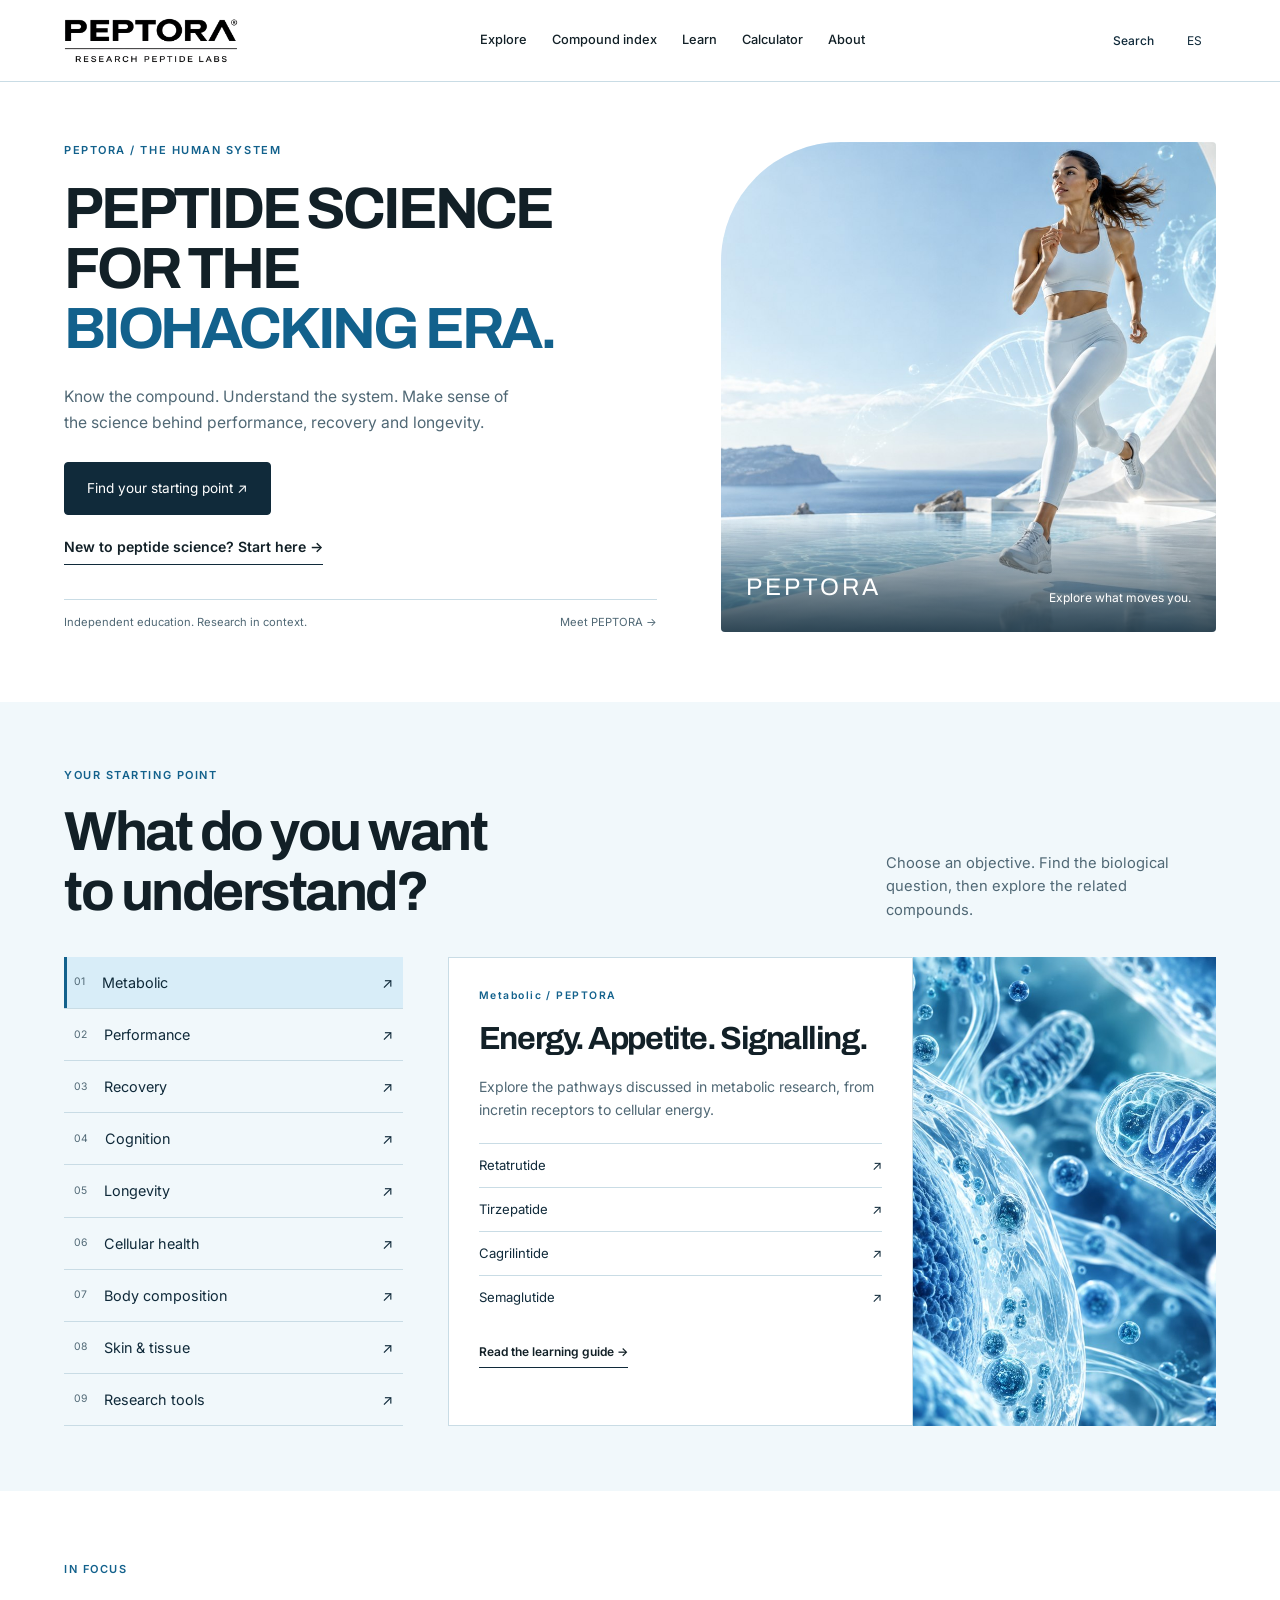
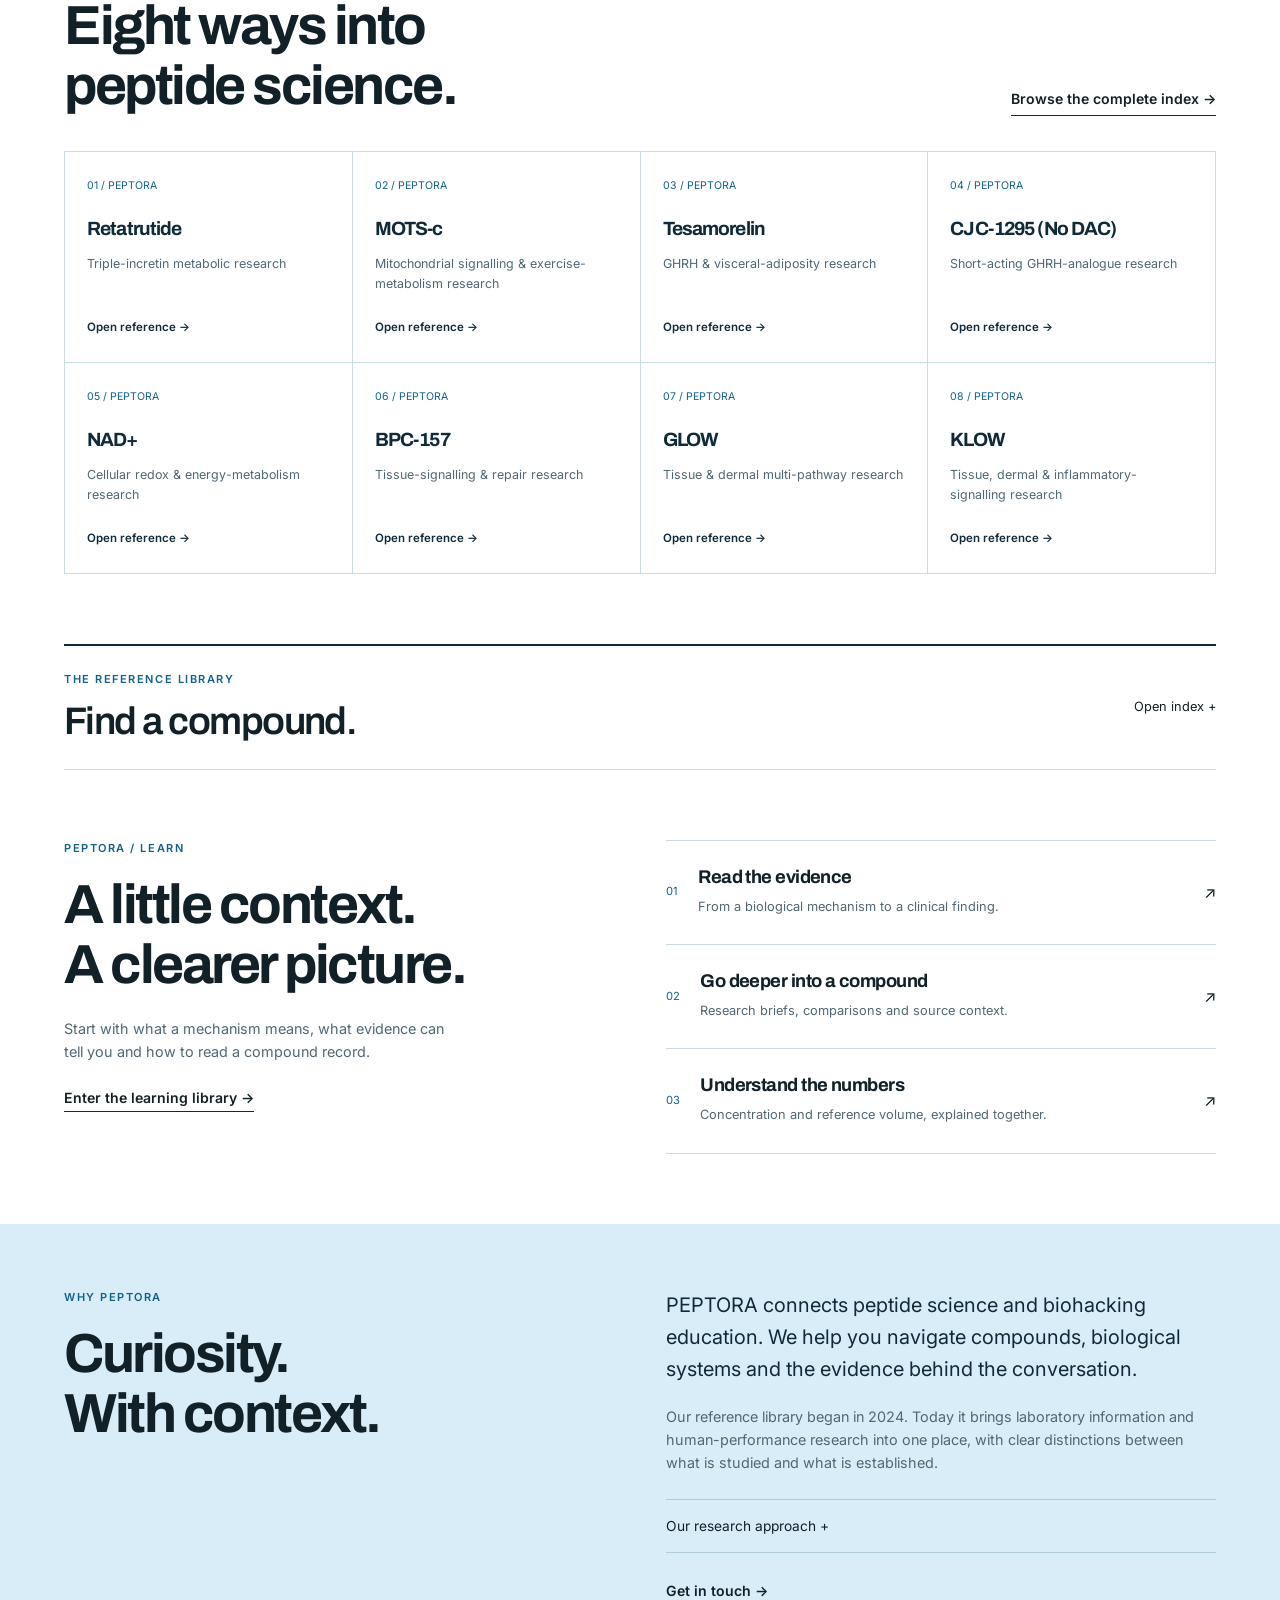
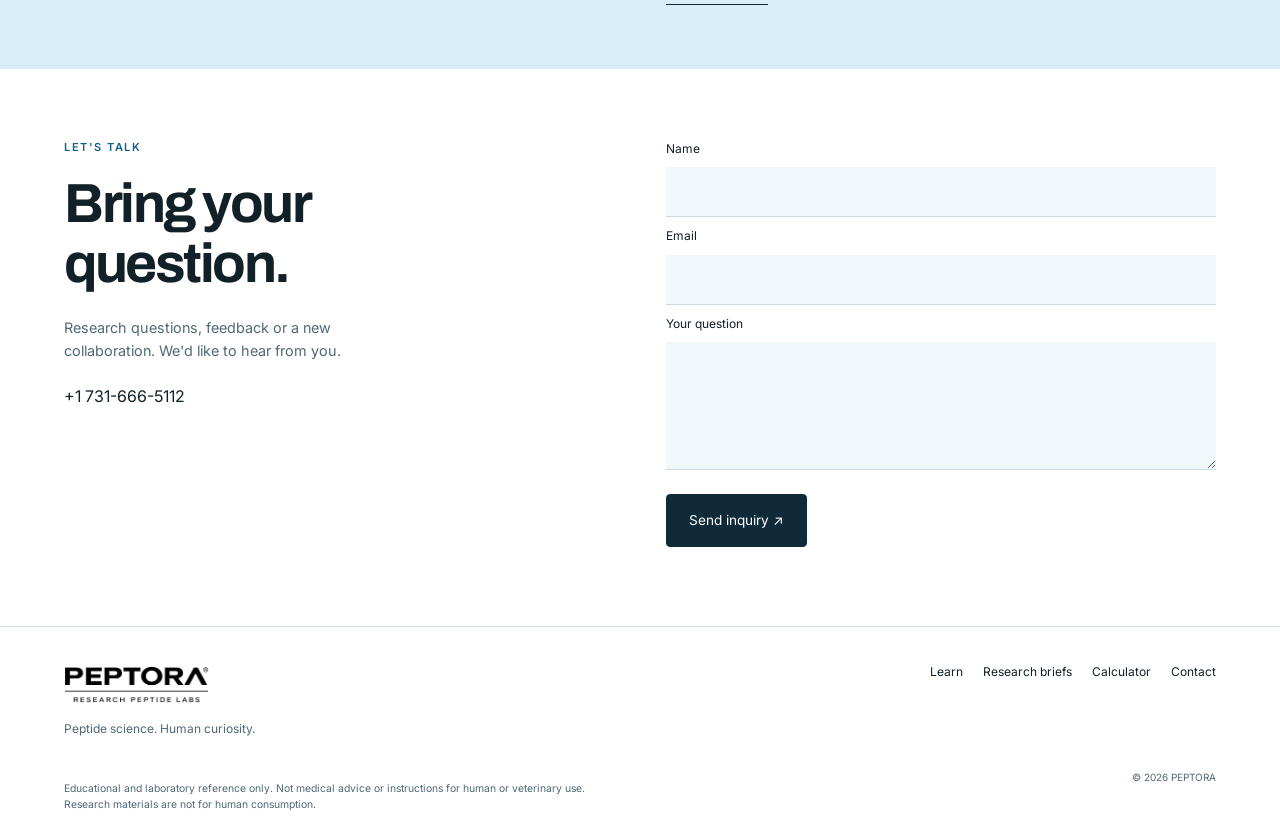
==== commit e3711e47: "Redesign PEPTORA navigation, editorial home and bilingual reference experience" ====
--- a/index.html
+++ b/index.html
@@ -1,152 +1,36 @@
-<!DOCTYPE html>
+<!doctype html>
 <html lang="en">
 <head>
-  <meta charset="UTF-8">
-  <meta name="viewport" content="width=device-width, initial-scale=1.0, viewport-fit=cover">
-  <title>PEPTORA — Peptide Science for the Biohacking Era</title>
-  <meta name="description" content="PEPTORA is an independent platform for peptide science, research reference and responsible biohacking education.">
-  <link rel="icon" href="assets/favicon.ico" sizes="any">
-  <link rel="icon" type="image/png" sizes="32x32" href="assets/favicon-32x32.png">
-  <link rel="apple-touch-icon" sizes="180x180" href="assets/apple-touch-icon.png">
-  <link rel="manifest" href="site.webmanifest">
-  <meta name="theme-color" content="#f8f6f1">
-  <link rel="preconnect" href="https://fonts.googleapis.com">
-  <link rel="preconnect" href="https://fonts.gstatic.com" crossorigin>
-  <link href="https://fonts.googleapis.com/css2?family=Archivo:wght@500;600;700;800;900&family=Inter:wght@400;500;600&family=JetBrains+Mono:wght@400;500&display=swap" rel="stylesheet">
-  <link rel="stylesheet" href="styles.css?v=peptora-audit-3">
-  <link rel="stylesheet" href="editorial.css?v=peptora-audit-23">
-</head>
-<body>
-  <div class="disclaimer-strip" data-i18n="disclaimer.text">For laboratory research use only. Not for human consumption.</div>
-
-  <header class="site-header">
-    <div class="wrap">
-      <a href="#inicio" class="brand"><img src="assets/logo-peptora.png" alt="Peptora Research Peptide Labs logo"></a>
-      <nav class="main-nav" id="mainNav" aria-label="Main navigation">
-        <a href="#inicio" data-i18n="nav.biohacking">Biohacking</a>
-        <a href="#peptides" data-i18n="nav.peptides">Peptides</a>
-        <a href="#performance" data-i18n="nav.performance">Performance</a>
-        <a href="#longevity" data-i18n="nav.longevity">Longevity</a>
-        <a href="learn.html" data-i18n="nav.lab">Biohacking Lab</a>
-        <a href="tools.html" data-i18n="nav.tools">Tools</a>
-      </nav>
-      <div class="header-cta">
-        <button class="lang-toggle" id="langToggle" aria-label="Switch language / Cambiar idioma"><span>EN /</span><span id="langLabel"> ES</span></button>
-        <a href="#objetivos" class="header-index" data-i18n="nav.explore">Explore</a>
-        <button class="nav-toggle" id="navToggle" aria-label="Open menu"><span></span><span></span></button>
-      </div>
-    </div>
-  </header>
-
-  <main>
-    <section class="hero" id="inicio">
-      <div class="wrap hero-grid">
-        <div class="hero-copy">
-          <div class="eyebrow hero-eyebrow"><span>01</span><span data-i18n="hero.eyebrow">PEPTORA / RESEARCH &amp; BIOHACKING</span></div>
-          <h1><span data-i18n="hero.h1_pre">PEPTIDE SCIENCE</span> <em data-i18n="hero.h1_em">FOR THE BIOHACKING ERA</em></h1>
-          <p class="hero-lede" data-i18n="hero.lede">An independent platform that brings peptide science, human performance and longevity research into clearer view.</p>
-          <div class="hero-actions">
-            <a class="btn btn-primary" href="#productos"><span data-i18n="hero.cta1">Explore the research index</span><b>↗</b></a>
-            <a class="btn btn-quiet" href="#ciencia" data-i18n="hero.cta2">Who we are</a>
-          </div>
-        </div>
-        <div class="hero-art hero-photo" aria-label="Human performance, physiology and cellular science">
-          <img src="assets/images/biohacking/peptora-fresh-biohacking-hero.jpg" alt="Human performance, cellular physiology and longevity science" width="1400" height="933" fetchpriority="high" decoding="async">
-          <div class="hero-art-caption"><span data-i18n="hero.cap1">BIOHACKING</span><span data-i18n="hero.cap2">PERFORMANCE</span><span data-i18n="hero.cap3">LONGEVITY</span></div>
-        </div>
-      </div>
-      <div class="hero-rail"><div class="wrap"><span data-i18n="hero.rail">INDEPENDENT RESEARCH REFERENCE</span><span>•</span><span data-i18n="hero.rail2">BIOHACKING EDUCATION</span><span>•</span><span data-i18n="hero.rail3">RESEARCH USE ONLY</span></div></div>
-    </section>
-
-    <section class="manifesto section-pad" id="ciencia">
-      <div class="wrap manifesto-grid">
-        <div><p class="eyebrow"><span>02</span><span data-i18n="about.eyebrow">Our Science</span></p><p class="manifesto-index" data-i18n="manifesto.index">PEPTORA<br>BIOLOGICAL<br>SYSTEMS</p></div>
-        <div class="manifesto-main">
-          <h2 data-i18n-html="manifesto.h2">BETTER CONTEXT FOR <em>BETTER QUESTIONS.</em></h2>
-          <p data-i18n="manifesto.p">PEPTORA is built for people who want to understand the research behind peptide compounds, metabolic health, recovery, cognitive performance and longevity — without noise, hype or therapeutic claims.</p>
-          <div class="system-line"><a href="#productos" data-system-filter="metabolic" data-i18n="system.metabolism">Metabolism</a><a href="#productos" data-system-filter="performance" data-i18n="system.recovery">Recovery</a><a href="#productos" data-system-filter="brain-sleep" data-i18n="system.sleep">Sleep</a><a href="#productos" data-system-filter="brain-sleep" data-i18n="system.cognition">Cognition</a><a href="#productos" data-system-filter="gh-igf" data-i18n="system.performance">Performance</a><a href="#productos" data-system-filter="immune" data-i18n="system.cellular">Cellular health</a><a href="#productos" data-system-filter="performance" data-i18n="system.longevity">Longevity</a></div>
-          <a href="#science-notes" class="inline-link" data-i18n-html="manifesto.cta">Read our research philosophy <b>→</b></a>
-        </div>
-        <div class="manifesto-notes"><div><b>01</b><span data-i18n="manifesto.note1">Mechanisms before marketing.</span></div><div><b>02</b><span data-i18n="manifesto.note2">Clarity without oversimplifying.</span></div><div><b>03</b><span data-i18n="manifesto.note3">Responsible research framing.</span></div></div>
-      </div>
-    </section>
-
-    <section class="objectives section-pad" id="objective-index-archive">
-      <div class="wrap"><div class="section-heading"><div><p class="eyebrow"><span>03</span><span data-i18n="objectives.eyebrow">Explore the index</span></p><h2 data-i18n-html="objectives.h2">RESEARCH BY <em>OBJECTIVE.</em></h2></div><p data-i18n="objectives.p">Nine points of entry into the PEPTORA research reference.</p></div>
-      <div class="objective-list">
-        <a href="#productos"><b>01</b><span data-i18n="objective.1">METABOLIC</span><i>Metabolic research</i><em>↗</em></a><a href="#productos"><b>02</b><span data-i18n="objective.2">PERFORMANCE</span><i>GH / IGF research</i><em>↗</em></a><a href="#productos"><b>03</b><span data-i18n="objective.3">RECOVERY</span><i>Tissue research</i><em>↗</em></a><a href="#productos"><b>04</b><span data-i18n="objective.4">COGNITION</span><i>Neuroscience research</i><em>↗</em></a><a href="#productos"><b>05</b><span data-i18n="objective.5">LONGEVITY</span><i>Cellular research</i><em>↗</em></a><a href="#productos"><b>06</b><span data-i18n="objective.6">CELLULAR HEALTH</span><i>Immune research</i><em>↗</em></a><a href="#productos"><b>07</b><span data-i18n="objective.7">BODY COMPOSITION</span><i>Metabolic pathways</i><em>↗</em></a><a href="#productos"><b>08</b><span data-i18n="objective.8">SKIN &amp; TISSUE</span><i>Dermal research</i><em>↗</em></a><a href="tools.html"><b>09</b><span data-i18n="objective.9">RESEARCH TOOLS</span><i>Reference arithmetic</i><em>↗</em></a>
-      </div></div>
-      <div class="wrap research-workflow"><p class="eyebrow"><span>WORKFLOW</span><span class="lang-en">A better research question</span><span class="lang-es">Una mejor pregunta de investigación</span></p><div><article><b>01</b><h3><span class="lang-en">DEFINE THE SYSTEM</span><span class="lang-es">DEFINE EL SISTEMA</span></h3><p class="lang-en">Start with the biological system: metabolic, neural, endocrine, tissue or cellular.</p><p class="lang-es">Empieza por el sistema biológico: metabólico, neural, endocrino, tisular o celular.</p></article><article><b>02</b><h3><span class="lang-en">NAME THE PATHWAY</span><span class="lang-es">NOMBRA LA VÍA</span></h3><p class="lang-en">Identify the receptor, signal or molecular pathway being discussed before comparing compounds.</p><p class="lang-es">Identifica el receptor, señal o vía molecular antes de comparar compuestos.</p></article><article><b>03</b><h3><span class="lang-en">CHECK THE EVIDENCE</span><span class="lang-es">REVISA LA EVIDENCIA</span></h3><p class="lang-en">Ask whether the source is mechanistic, preclinical, clinical or regulatory—and what it actually measured.</p><p class="lang-es">Pregunta si la fuente es mecanística, preclínica, clínica o regulatoria, y qué midió realmente.</p></article><article><b>04</b><h3><span class="lang-en">COMPARE, DON'T ASSUME</span><span class="lang-es">COMPARA, NO ASUMAS</span></h3><p class="lang-en">Compare exact molecules and contexts. Similar names or categories do not make compounds interchangeable.</p><p class="lang-es">Compara moléculas y contextos exactos. Nombres o categorías similares no vuelven intercambiables a los compuestos.</p></article></div></div>
-    </section>
-
-    <section class="learn-section section-pad" id="learn">
-      <div class="wrap"><div class="section-heading"><div><p class="eyebrow"><span>04</span><span data-i18n="learn.eyebrow">Essential guides</span></p><h2 data-i18n-html="learn.h2">LEARN THE <em>SYSTEM.</em></h2></div><p data-i18n="learn.p">Start with the biological question, then use the index to compare pathways, mechanisms and evidence boundaries.</p></div>
-      <div class="learn-grid">
-        <a href="#productos" data-system-filter="metabolic"><b>01</b><h3 data-i18n="learn.met.h">METABOLISM</h3><p data-i18n="learn.met.p">Incretins, appetite signalling, energy balance and metabolic context.</p><span data-i18n="learn.open">Open research path →</span></a>
-        <a href="#productos" data-system-filter="performance"><b>02</b><h3 data-i18n="learn.rec.h">RECOVERY</h3><p data-i18n="learn.rec.p">Tissue response, adaptation and the difference between mechanism and outcome.</p><span data-i18n="learn.open">Open research path →</span></a>
-        <a href="#productos" data-system-filter="brain-sleep"><b>03</b><h3 data-i18n="learn.cog.h">COGNITION</h3><p data-i18n="learn.cog.p">Neural signalling, stress context and careful interpretation of evidence.</p><span data-i18n="learn.open">Open research path →</span></a>
-        <a href="#productos" data-system-filter="performance"><b>04</b><h3 data-i18n="learn.lon.h">LONGEVITY</h3><p data-i18n="learn.lon.p">Mitochondria, redox, cellular adaptation and aging biology.</p><span data-i18n="learn.open">Open research path →</span></a>
-        <a href="#productos" data-system-filter="metabolic"><b>05</b><h3 data-i18n="learn.body.h">BODY COMPOSITION</h3><p data-i18n="learn.body.p">Separate metabolic pathways, clinical evidence and online claims.</p><span data-i18n="learn.open">Open research path →</span></a>
-      </div>
-      <div class="reference-key"><b data-i18n="learn.key.h">HOW TO READ A REFERENCE</b><span data-i18n="learn.key.p">Mechanism: what is being studied. Context: why it is discussed. Evidence boundary: what the research does not establish.</span></div></div>
-      <div class="wrap learning-briefs">
-        <article><b>METABOLIC</b><h3><span class="lang-en">START WITH THE SIGNAL.</span><span class="lang-es">EMPIEZA POR LA SEÑAL.</span></h3><p class="lang-en">Appetite, glucose and energy balance involve connected systems. A pathway label is not a promised body-composition outcome.</p><p class="lang-es">Apetito, glucosa y balance energético son sistemas conectados. El nombre de una vía no es una promesa de composición corporal.</p><a href="#productos" data-system-filter="metabolic"><span class="lang-en">Explore metabolic references →</span><span class="lang-es">Explorar referencias metabólicas →</span></a></article>
-        <article><b>RECOVERY</b><h3><span class="lang-en">MECHANISM IS NOT A RESULT.</span><span class="lang-es">MECANISMO NO ES RESULTADO.</span></h3><p class="lang-en">Tissue signalling, inflammatory pathways and adaptation are research questions. They do not independently prove a recovery result.</p><p class="lang-es">Señalización tisular, vías inflamatorias y adaptación son preguntas de investigación. No prueban por sí solas un resultado de recuperación.</p><a href="#productos" data-system-filter="performance"><span class="lang-en">Explore recovery context →</span><span class="lang-es">Explorar contexto de recuperación →</span></a></article>
-        <article><b>COGNITION</b><h3><span class="lang-en">READ THE EVIDENCE SETTING.</span><span class="lang-es">LEE EL CONTEXTO DE EVIDENCIA.</span></h3><p class="lang-en">Neural signalling can be studied in cells, animals or specific clinical settings. Those are different evidence questions.</p><p class="lang-es">La señalización neural puede estudiarse en células, animales o contextos clínicos específicos. Son preguntas de evidencia distintas.</p><a href="#productos" data-system-filter="brain-sleep"><span class="lang-en">Explore cognition references →</span><span class="lang-es">Explorar referencias de cognición →</span></a></article>
-        <article><b>LONGEVITY</b><h3><span class="lang-en">SEPARATE BIOLOGY FROM HYPE.</span><span class="lang-es">SEPARA BIOLOGÍA DE HYPE.</span></h3><p class="lang-en">Mitochondria, redox and senescence are central biology. A compelling mechanism is not evidence of an anti-aging outcome.</p><p class="lang-es">Mitocondrias, redox y senescencia son biología central. Un mecanismo atractivo no es evidencia de un resultado antienvejecimiento.</p><a href="#productos" data-system-filter="performance"><span class="lang-en">Explore cellular references →</span><span class="lang-es">Explorar referencias celulares →</span></a></article>
-        <article><b>BODY COMPOSITION</b><h3><span class="lang-en">ASK WHAT WAS ACTUALLY STUDIED.</span><span class="lang-es">PREGUNTA QUÉ SE ESTUDIÓ.</span></h3><p class="lang-en">Distinguish the molecule, formulation, population and endpoint before treating any online claim as meaningful.</p><p class="lang-es">Distingue la molécula, formulación, población y desenlace antes de tratar una afirmación en línea como significativa.</p><a href="#productos" data-system-filter="metabolic"><span class="lang-en">Explore metabolic pathways →</span><span class="lang-es">Explorar vías metabólicas →</span></a></article>
-      </div>
-      <div class="wrap research-foundations"><p class="eyebrow"><span>FOUNDATIONS</span><span class="lang-en">Research fundamentals</span><span class="lang-es">Fundamentos de investigación</span></p><div>
-        <article><b>01</b><h3><span class="lang-en">PEPTIDES, EXPLAINED</span><span class="lang-es">PÉPTIDOS, EXPLICADOS</span></h3><p class="lang-en">A peptide is a signalling molecule or research tool—not a conclusion about an outcome.</p><p class="lang-es">Un péptido es una molécula de señalización o herramienta de investigación, no una conclusión sobre un resultado.</p></article>
-        <article><b>02</b><h3><span class="lang-en">CONCENTRATION LOGIC</span><span class="lang-es">LÓGICA DE CONCENTRACIÓN</span></h3><p class="lang-en">Mass, liquid volume and concentration describe one solution relationship. Use the calculator to inspect that relationship.</p><p class="lang-es">Masa, volumen de líquido y concentración describen una relación de solución. Usa la calculadora para revisarla.</p><a href="tools.html"><span class="lang-en">Open reference calculator →</span><span class="lang-es">Abrir calculadora de referencia →</span></a></article>
-        <article><b>03</b><h3><span class="lang-en">MEASUREMENT SCALES</span><span class="lang-es">ESCALAS DE MEDICIÓN</span></h3><p class="lang-en">U-100 markings are a volume scale. They do not identify an active amount without documented concentration.</p><p class="lang-es">Las marcas U-100 son una escala de volumen. No identifican una cantidad activa sin concentración documentada.</p></article>
-        <article><b>04</b><h3><span class="lang-en">EVIDENCE LADDER</span><span class="lang-es">JERARQUÍA DE EVIDENCIA</span></h3><p class="lang-en">Separate cell work, animal models, human trials and regulated indications before drawing a conclusion.</p><p class="lang-es">Separa trabajo celular, modelos animales, ensayos en humanos e indicaciones reguladas antes de concluir.</p></article>
-        <article><b>05</b><h3><span class="lang-en">RESEARCH RECORD</span><span class="lang-es">REGISTRO DE INVESTIGACIÓN</span></h3><p class="lang-en">Compare the exact molecule, formulation, source document and endpoint—not only a product name.</p><p class="lang-es">Compara la molécula exacta, formulación, documento fuente y desenlace, no sólo un nombre de producto.</p></article>
-      </div></div>
-    </section>
-
-    <section class="performance-feature section-pad" id="performance">
-      <div class="wrap performance-grid"><div class="performance-visual performance-photo"><img src="assets/images/biohacking/peptora-recovery-longevity.jpg" alt="Recovery, adaptation and human performance" width="1400" height="933" loading="lazy" decoding="async"><div class="visual-caption" data-i18n="performance.visual">RECOVERY / ADAPTATION / OUTPUT</div></div><div class="performance-copy"><p class="eyebrow"><span>04</span><span data-i18n="performance.eyebrow">Human performance</span></p><h2 data-i18n="performance.h2">ENGINEER<br>HUMAN<br><em>PERFORMANCE.</em></h2><p data-i18n="performance.p">Energy, recovery, adaptation, body composition and metabolic efficiency are connected variables. Study the system, not the shortcut.</p><a class="btn btn-primary" href="#productos" data-i18n="performance.cta">Explore performance <b>↗</b></a></div></div>
-    </section>
-
-    <section class="peptide-intro section-pad" id="peptides"><div class="wrap peptide-grid"><div><p class="eyebrow"><span>05</span><span data-i18n="peptides.eyebrow">Peptide science</span></p><h2 data-i18n="peptides.h2">SMALL MOLECULES.<br><em>PRECISE SIGNALS.</em><br>COMPLEX SYSTEMS.</h2></div><div class="peptide-copy"><p data-i18n="peptides.p">Peptides are biological signaling molecules and research tools. Their value is not in hype; it is in the questions they let researchers ask about mechanisms, pathways and biological context.</p><a class="inline-link" href="#productos" data-i18n="peptides.cta">Explore peptides <b>→</b></a></div></div><div class="wrap dual-track"><article><p class="eyebrow"><span>LAB</span><span data-i18n="tracks.lab.eyebrow">Laboratory reference</span></p><h3 data-i18n="tracks.lab.h">RESEARCH<br>PEPTIDES.</h3><p data-i18n="tracks.lab.p">Compound records, categories, mechanisms and bilingual research context for laboratory reference.</p><a href="#productos" class="inline-link" data-i18n="tracks.lab.cta">Open research index →</a></article><article><p class="eyebrow"><span>SYS</span><span data-i18n="tracks.bio.eyebrow">Biohacking education</span></p><h3 data-i18n="tracks.bio.h">HUMAN<br>OPTIMIZATION.</h3><p data-i18n="tracks.bio.p">Explore the systems behind performance, recovery, metabolism, cognition and longevity through education and scientific context.</p><a href="#objetivos" class="inline-link" data-i18n="tracks.bio.cta">Explore objectives →</a></article></div><p class="wrap application-disclaimer" data-i18n="tracks.disclaimer">Educational biohacking content is not medical advice, a recommendation, or guidance for administration. Product references are for laboratory research only and are not for human or veterinary use.</p></section>
-
-    <section class="featured-section section-pad" id="featured-peptides"><div class="wrap"><div class="section-heading"><div><p class="eyebrow"><span>06</span><span data-i18n="featured.eyebrow">Selected research references</span></p><h2 data-i18n="featured.h2">FEATURED<br><em>PEPTIDES.</em></h2></div><p data-i18n="featured.p">A focused entry point to the research index. View the complete reference library when you are ready.</p></div><div class="featured-grid" id="featuredGrid"></div><a href="#productos" class="btn btn-primary" data-i18n="featured.cta">Explore all peptides <b>↗</b></a></div></section>
-
-    <section class="products-section section-pad" id="productos">
-      <div class="wrap">
-        <div class="catalog-heading"><div><p class="eyebrow"><span>04</span><span data-i18n="products.eyebrow">The PEPTORA index</span></p><h2 data-i18n="products.h2">COMPOUNDS, <em>IN CONTEXT.</em></h2></div><div><p data-i18n="products.lede">Explore research references by biological objective, pathway or peptide category.</p><a href="tel:+17316665112" class="catalog-phone">+1 731-666-5112</a></div></div>
-        <details class="catalog-details" open><summary data-i18n="catalog.open">Open complete research index <b>+</b></summary><div class="filter-row" id="filterRow"><button class="filter-pill active" data-filter="all" data-i18n="filters.all">All</button><button class="filter-pill" data-filter="metabolic">Metabolic Research</button><button class="filter-pill" data-filter="gh-igf">GH / IGF Research</button><button class="filter-pill" data-filter="brain-sleep">Neuroscience Research</button><button class="filter-pill" data-filter="performance">Cellular &amp; Longevity Research</button><button class="filter-pill" data-filter="immune">Immune Research</button><button class="filter-pill" data-filter="hormonal">Endocrine Research</button><button class="filter-pill" data-filter="aesthetic">Dermal Research</button><button class="filter-pill" data-filter="stacks">Research Combinations</button><button class="filter-pill" data-filter="supplies">Lab Supplies</button></div>
-        <label class="catalog-search" for="productSearch"><span>⌕</span><input id="productSearch" type="search" autocomplete="off" placeholder="Search compound, pathway or category"></label>
-        <div class="product-grid" id="productGrid"></div><div class="product-count" id="productCount"></div>
-        <p class="products-notice" data-i18n="products.notice">For laboratory research reference only. Not for human consumption, diagnostic or therapeutic use.</p></details>
-      </div>
-    </section>
-
-    <section class="lab-section section-pad" id="lab">
-      <div class="wrap lab-grid"><div class="lab-copy"><p class="eyebrow"><span>06</span><span data-i18n="lab.eyebrow">The biohacking lab</span></p><h2 data-i18n="lab.h2">UNDERSTAND<br>THE <em>SYSTEM.</em></h2><p data-i18n="lab.p">The Biohacking Lab makes complex science easier to navigate: mechanisms, interconnected pathways, research context and precision tools in one place.</p><a href="tools.html" class="btn btn-primary" data-i18n="lab.cta">Open reference tools <b>↗</b></a></div><div class="lab-pathways"><a href="#ciencia"><b data-i18n="lab.path1.h">MECHANISMS</b><span data-i18n="lab.path1.p">How biological signaling works.</span><em>→</em></a><a href="#objetivos"><b data-i18n="lab.path2.h">PATHWAYS</b><span data-i18n="lab.path2.p">Explore connected biological systems.</span><em>→</em></a><a href="#ciencia"><b data-i18n="lab.path3.h">RESEARCH</b><span data-i18n="lab.path3.p">Review context and evidence.</span><em>→</em></a><a href="tools.html"><b data-i18n="lab.path4.h">TOOLS</b><span data-i18n="lab.path4.p">Use precision reference tools.</span><em>→</em></a></div></div>
-    </section>
-
-    <section class="longevity-feature section-pad" id="longevity"><div class="wrap longevity-grid"><div class="longevity-copy"><p class="eyebrow"><span>08</span><span data-i18n="longevity.eyebrow">Longevity &amp; cellular science</span></p><h2 data-i18n="longevity.h2">LONGEVITY<br>IS A<br><em>CELLULAR<br>PROBLEM.</em></h2><p data-i18n="longevity.p">Mitochondria, cellular signaling, metabolic health and repair are not isolated subjects. They are the biological infrastructure of how systems age and adapt.</p><a class="btn btn-quiet" href="#objetivos" data-i18n="longevity.cta">Explore longevity</a></div><div class="cell-study cell-photo"><img src="assets/images/biohacking/peptora-cellular-ice-blue.jpg" alt="Cellular and mitochondrial science" width="1400" height="933" loading="lazy" decoding="async"><div class="visual-caption" data-i18n="longevity.visual">Mitochondria • Signaling • Repair</div></div></div></section>
-
-    <section class="science-notes section-pad" id="science-notes"><div class="wrap"><div class="section-heading"><div><p class="eyebrow"><span>06</span><span data-i18n="about.eyebrow">Our Science</span></p><h2 data-i18n="about.h2">UNDERSTAND <em>FIRST.</em></h2></div></div><div class="accordion"><div class="acc-item"><button class="acc-trigger"><span data-i18n="acc1.trigger">Our Story</span><b>+</b></button><div class="acc-panel"><div class="acc-panel-inner"><p data-i18n="acc1.p1"></p><p data-i18n="acc1.p2"></p></div></div></div><div class="acc-item"><button class="acc-trigger"><span data-i18n="acc2.trigger">Research Philosophy</span><b>+</b></button><div class="acc-panel"><div class="acc-panel-inner"><p data-i18n="acc2.p1"></p><p data-i18n="acc2.p2"></p></div></div></div><div class="acc-item"><button class="acc-trigger"><span data-i18n="acc3.trigger">Mission &amp; Values</span><b>+</b></button><div class="acc-panel"><div class="acc-panel-inner"><p data-i18n-html="acc3.p1"></p><p data-i18n-html="acc3.p2"></p></div></div></div></div></div></section>
-
-    <section class="contact section-pad" id="contacto"><div class="wrap contact-grid"><div><p class="eyebrow"><span>07</span><span data-i18n="contact.eyebrow">Research &amp; Collaboration</span></p><h2 data-i18n="contact.h2">START WITH A <em>BETTER QUESTION.</em></h2><p class="contact-copy" data-i18n="contact.lede"></p><a class="contact-phone" href="tel:+17316665112">+1 731-666-5112</a></div><form class="contact-form" id="contactForm"><div class="form-row"><input type="text" name="name" data-i18n-placeholder="contact.name" placeholder="Name" required><input type="email" name="email" data-i18n-placeholder="contact.email" placeholder="Institutional email" required></div><textarea name="message" data-i18n-placeholder="contact.message" placeholder="Describe your research inquiry" rows="5" required></textarea><input type="text" name="_honey" class="hp-field" tabindex="-1" autocomplete="off"><button type="submit" class="btn btn-primary" data-i18n="contact.send">Send Inquiry</button><p class="form-status" id="formStatus"></p></form></div></section>
-
-    <section class="precision-section section-pad" id="precision"><div class="wrap precision-grid"><div><p class="eyebrow"><span>10</span><span data-i18n="precision.eyebrow">Research tools</span></p><h2 data-i18n="precision.h2">PRECISION<br><em>MATTERS.</em></h2></div><div><p data-i18n="precision.p">Clear research starts with clear arithmetic. Explore concentration, reconstitution and volume-reference tools designed to keep technical context visible.</p><a href="tools.html" class="btn btn-primary" data-i18n="precision.cta">Open precision tools <b>↗</b></a></div></div></section>
-    <section class="ecosystem section-pad"><div class="wrap"><p class="eyebrow"><span>11</span><span data-i18n="ecosystem.eyebrow">The PEPTORA ecosystem</span></p><div class="ecosystem-map"><b>PEPTORA</b><span data-i18n="eco.1">BIOHACKING</span><span data-i18n="eco.2">PEPTIDES</span><span data-i18n="eco.3">PERFORMANCE</span><span data-i18n="eco.4">RECOVERY</span><span data-i18n="eco.5">METABOLISM</span><span data-i18n="eco.6">COGNITION</span><span data-i18n="eco.7">LONGEVITY</span><span data-i18n="eco.8">TOOLS</span><span data-i18n="eco.9">EDUCATION</span></div></div></section>
-  </main>
-
-  <footer class="site-footer"><div class="wrap"><div class="footer-top"><div><img src="assets/logo-peptora.png" alt="Peptora Research Peptide Labs logo"><p data-i18n="footer.tag">Independent Research Reference Since 2024</p></div><nav class="footer-nav"><a href="#ciencia" data-i18n="nav.science">Our Science</a><a href="#productos" data-i18n="nav.products">Research Peptides</a><a href="tools.html" data-i18n="nav.tools">Reference Tools</a><a href="#contacto" data-i18n="nav.contact">Contact</a></nav></div><p class="footer-disclaimer" data-i18n="footer.disclaimer">This website is an independent informational reference for laboratory research purposes. Not for human or veterinary use, consumption, diagnosis, treatment, cure or prevention of disease.</p><div class="footer-bottom">© <span id="year"></span> PEPTORA — RESEARCH PEPTIDE LABS. <span data-i18n="footer.rights">All rights reserved.</span></div></div></footer>
-  <script src="script.js?v=peptora-audit-15"></script>
-  <script src="section-numbers.js?v=2"></script>
-  <script src="product-navigation.js?v=5"></script>
-  <script src="language-session.js?v=3"></script>
-  <script src="catalog-search.js?v=1"></script>
-  <script src="catalog-enhancements.js?v=4"></script>
-  <script src="journey-experience.js?v=8"></script>
-  <script src="global-search.js?v=1"></script>
-  <script src="interactive-experience.js?v=7"></script>
-</body>
-</html>
-
+<meta charset="utf-8"><meta name="viewport" content="width=device-width,initial-scale=1,viewport-fit=cover">
+<title>PEPTORA — Peptide science for the biohacking era</title>
+<meta name="description" content="Understand peptide science. Explore compounds by objective, compare research context and learn the systems behind human performance.">
+<link rel="canonical" href="https://peptora.site/">
+<link rel="icon" href="assets/favicon.ico"><link rel="apple-touch-icon" href="assets/apple-touch-icon.png"><link rel="manifest" href="site.webmanifest">
+<meta name="theme-color" content="#f3f9fb">
+<link rel="preconnect" href="https://fonts.googleapis.com"><link rel="preconnect" href="https://fonts.gstatic.com" crossorigin>
+<link href="https://fonts.googleapis.com/css2?family=Archivo:wght@500;600;700;800;900&family=Inter:wght@400;500;600&display=swap" rel="stylesheet">
+<link rel="stylesheet" href="platform.css?v=1">
+<link rel="stylesheet" href="platform-common.css?v=1"></head>
+<body class="platform-page">
+<a class="skip-link" href="#main" data-copy="skip">Skip to content</a>
+<header class="platform-header"><a class="platform-brand" href="#inicio" aria-label="PEPTORA home"><img src="assets/logo-peptora.png" alt="PEPTORA Research Peptide Labs" width="1200" height="400"></a>
+<nav id="mainNav" class="platform-nav" aria-label="Main navigation">
+<a href="#objetivos" data-copy="navExplore">Explore</a><a href="#productos" data-copy="navIndex">Compound index</a><a href="learn.html" data-copy="navLearn">Learn</a><a href="tools.html" data-copy="navTools">Calculator</a><a href="#about" data-copy="navAbout">About</a>
+</nav><div class="header-actions"><button id="langToggle" class="language-control" aria-label="Switch language / Cambiar idioma"><span id="langLabel">ES</span></button><button id="navToggle" class="menu-control" aria-label="Open menu" aria-expanded="false" aria-controls="mainNav"><span></span><span></span><span></span></button></div></header>
+<main id="main">
+<section class="platform-hero shell" id="inicio">
+<div class="hero-editorial"><p class="kicker" data-copy="heroEyebrow">PEPTORA / THE HUMAN SYSTEM</p><h1 data-copy="heroTitle">PEPTIDE SCIENCE<br>FOR THE<br><span>BIOHACKING ERA.</span></h1><p class="hero-intro" data-copy="heroIntro">Know the compound. Understand the system. Make sense of the science behind performance, recovery and longevity.</p><div class="action-row"><a class="solid-button" href="#objetivos" data-copy="heroExplore">Find your starting point ↗</a><a class="text-link" href="learn.html" data-copy="heroLearn">New to peptide science? Start here →</a></div><div class="hero-footnote"><span data-copy="heroNote">Independent education. Research in context.</span><a href="#about" data-copy="heroAbout">Meet PEPTORA →</a></div></div>
+<figure class="hero-portrait"><img src="assets/images/biohacking/peptora-fresh-biohacking-hero.jpg" alt="Human performance and scientific exploration" width="1400" height="933" fetchpriority="high"><figcaption><span>PEPTORA</span><span data-copy="heroCaption">Explore what moves you.</span></figcaption></figure>
+</section>
+<section class="explorer-section" id="objetivos"><div class="shell"><div class="section-heading"><div><p class="kicker" data-copy="explorerLabel">YOUR STARTING POINT</p><h2 data-copy="explorerTitle">What do you want<br>to understand?</h2></div><p data-copy="explorerIntro">Choose an objective. Find the biological question, then explore the related compounds.</p></div>
+<div class="explorer-layout"><div class="objective-options" aria-label="Research objectives"></div><div id="objectivePanel" class="objective-panel" aria-live="polite"></div></div></div></section>
+<section class="selected-section shell" id="featured-peptides"><div class="section-heading"><div><p class="kicker" data-copy="selectedLabel">IN FOCUS</p><h2 data-copy="selectedTitle">Eight ways into<br>peptide science.</h2></div><a class="text-link" href="#productos" data-copy="selectedAll">Browse the complete index →</a></div><div id="selectedGrid" class="selected-grid"></div></section>
+<section id="productos" class="index-section shell"><details class="catalog-details"><summary><span><span class="kicker" data-copy="indexLabel">THE REFERENCE LIBRARY</span><span class="index-title" data-copy="indexTitle">Find a compound.</span></span><span class="index-open" data-copy="indexOpen">Open index +</span></summary>
+<div class="index-controls"><label class="search-label"><span data-copy="searchLabel">Search compounds or mechanisms</span><input id="referenceSearch" type="search" autocomplete="off" data-placeholder="searchPlaceholder" placeholder="Try Semax, AMPK or recovery"></label><div class="select-controls"><label><span data-copy="filterObjective">Objective</span><select id="objectiveFilter"></select></label><label><span data-copy="filterType">Reference type</span><select id="referenceType"></select></label><button class="reset-control" type="button" data-action="reset" data-copy="reset">Reset filters</button></div></div><p id="referenceCount" aria-live="polite"></p><div id="referenceGrid" class="reference-grid"></div></details></section>
+<section class="learning-section shell" id="learn"><div class="learning-lead"><p class="kicker">PEPTORA / LEARN</p><h2 data-copy="learnTitle">A little context.<br>A clearer picture.</h2><p data-copy="learnIntro">Start with what a mechanism means, what evidence can tell you and how to read a compound record.</p><a class="text-link" href="learn.html" data-copy="learnAll">Enter the learning library →</a></div><div class="learning-routes"><a href="learn.html#evidence"><span>01</span><div><h3 data-copy="guide1">Read the evidence</h3><p data-copy="guide1p">From a biological mechanism to a clinical finding.</p></div><b>↗</b></a><a href="research.html"><span>02</span><div><h3 data-copy="guide2">Go deeper into a compound</h3><p data-copy="guide2p">Research briefs, comparisons and source context.</p></div><b>↗</b></a><a href="tools.html"><span>03</span><div><h3 data-copy="guide3">Understand the numbers</h3><p data-copy="guide3p">Concentration and reference volume, explained together.</p></div><b>↗</b></a></div></section>
+<section class="about-section" id="about"><div class="shell about-grid"><div><p class="kicker" data-copy="aboutLabel">WHY PEPTORA</p><h2 data-copy="aboutTitle">Curiosity.<br>With context.</h2></div><div><p class="about-intro" data-copy="aboutIntro">PEPTORA connects peptide science and biohacking education. We help you navigate compounds, biological systems and the evidence behind the conversation.</p><p data-copy="aboutText">Our reference library began in 2024. Today it brings laboratory information and human-performance research into one place, with clear distinctions between what is studied and what is established.</p><details><summary data-copy="aboutMore">Our research approach +</summary><p data-copy="aboutMethod">We separate mechanisms, research settings and findings. Related compounds are starting points for comparison, not interchangeable products. Laboratory references and educational discussions do not establish personal-use outcomes.</p></details><a class="text-link" href="#contacto" data-copy="aboutContact">Get in touch →</a></div></div></section>
+<section class="contact-section shell" id="contacto"><div><p class="kicker" data-copy="contactLabel">LET'S TALK</p><h2 data-copy="contactTitle">Bring your<br>question.</h2><p data-copy="contactIntro">Research questions, feedback or a new collaboration. We'd like to hear from you.</p><a href="tel:+17316665112">+1 731-666-5112</a></div><form id="contactForm"><label for="contactName" data-copy="formName">Name</label><input id="contactName" name="name" required autocomplete="name"><label for="contactEmail" data-copy="formEmail">Email</label><input id="contactEmail" name="email" type="email" required autocomplete="email"><label for="contactMessage" data-copy="formMessage">Your question</label><textarea id="contactMessage" name="message" rows="4" required></textarea><input class="hp-field" name="_honey" tabindex="-1" aria-hidden="true" autocomplete="off"><button class="solid-button" type="submit" data-copy="formSend">Send inquiry ↗</button><p id="formStatus" class="form-status" role="status" aria-live="polite"></p></form></section>
+</main><footer class="platform-footer shell"><div><img src="assets/logo-peptora.png" alt="PEPTORA" width="1200" height="400"><p data-copy="footerTag">Peptide science. Human curiosity.</p></div><div class="footer-links"><a href="learn.html" data-copy="navLearn">Learn</a><a href="research.html" data-copy="navResearch">Research briefs</a><a href="tools.html" data-copy="navTools">Calculator</a><a href="#contacto" data-copy="navContact">Contact</a></div><p class="scope-note" data-copy="disclaimer">Educational and laboratory reference only. Not medical advice or instructions for human or veterinary use. Research materials are not for human consumption.</p><small>© <span id="year">2026</span> PEPTORA</small></footer>
+<dialog id="compoundDialog" aria-labelledby="compoundTitle"><div class="record-top"><span class="record-brand">PEPTORA / REFERENCE</span><button type="button" data-action="close-record" aria-label="Close record / Cerrar ficha">×</button></div><div id="recordContent"></div></dialog>
+<script src="script.js?v=platform-1"></script><script src="platform.js?v=1"></script><script src="language-session.js?v=4"></script><script src="global-search.js?v=2"></script>
+</body></html>
--- a/platform.css
+++ b/platform.css
@@ -0,0 +1,22 @@
+/* PEPTORA editorial system: ink, ice, precise rules, and generous reading space. */
+:root{--ink:#102a3a;--black:#122027;--muted:#506875;--blue:#d8edf8;--ice:#f1f8fb;--line:#c9dce5;--accent:#12618c;--paper:#fff;--radius:4px}
+*{box-sizing:border-box}html{scroll-behavior:smooth;scroll-padding-top:100px}body{margin:0;color:var(--black);background:var(--paper);font:16px/1.6 Inter,Arial,sans-serif}body:has(dialog[open]){overflow:hidden}a{color:inherit;text-decoration:none}button,input,select,textarea{font:inherit}button,a,input,select,textarea,summary{-webkit-tap-highlight-color:transparent}button{cursor:pointer}button:disabled{cursor:default}img{display:block;max-width:100%}figure,p{margin:0}h1,h2,h3{font-family:Archivo,Arial,sans-serif;line-height:1.08;margin:0;font-weight:700;letter-spacing:-.045em}h2{font-size:clamp(2rem,4.3vw,4rem)}h3{font-size:1.35rem}p{color:var(--muted)}:focus-visible{outline:3px solid #197aae;outline-offset:5px}.shell{max-width:1440px;margin:auto;padding-left:5vw;padding-right:5vw}.kicker{font-size:.69rem;font-weight:600;letter-spacing:.14em;line-height:1.5;color:var(--accent);margin-bottom:20px}.text-link{font-size:.88rem;font-weight:600;border-bottom:1px solid var(--ink);padding:5px 0;width:fit-content}.solid-button{display:inline-flex;justify-content:center;align-items:center;gap:12px;background:var(--ink);color:white;border:1px solid var(--ink);padding:15px 22px;font-size:.85rem;border-radius:var(--radius)}.solid-button:hover{background:var(--accent)}.skip-link{position:fixed;left:16px;top:-80px;z-index:100;background:white;padding:12px}.skip-link:focus{top:8px}
+.platform-header{position:sticky;top:0;z-index:20;display:flex;align-items:center;justify-content:space-between;gap:22px;background:#ffffffed;backdrop-filter:blur(16px);border-bottom:1px solid var(--line);padding:14px 5vw}.platform-brand{width:174px;flex-shrink:0}.platform-brand img{width:100%;height:53px;object-fit:contain}.platform-nav{display:flex;gap:25px;align-items:center;font-size:.8rem;font-weight:500}.platform-nav a:hover{color:var(--accent)}.header-actions{display:flex;align-items:center;gap:12px}.language-control,.menu-control{background:transparent;border:0;color:var(--ink);min-width:44px;min-height:44px}.language-control{font-size:.75rem}.menu-control{display:none;padding:10px}.menu-control span{display:block;background:var(--ink);height:1px;margin:5px 0;width:23px}
+.platform-hero{display:grid;grid-template-columns:1.2fr 1fr;gap:5vw;align-items:center;padding-top:60px;padding-bottom:70px}.hero-editorial h1{font-size:clamp(2.5rem,4.55vw,4.8rem);line-height:1.03;letter-spacing:-.055em}.hero-editorial h1 span{color:var(--accent)}.hero-intro{max-width:460px;margin-top:26px;font-size:.98rem}.action-row{display:flex;align-items:flex-start;flex-direction:column;gap:16px;margin-top:27px}.hero-footnote{border-top:1px solid var(--line);margin-top:34px;padding-top:14px;font-size:.7rem;display:flex;justify-content:space-between;gap:14px;color:var(--muted)}.hero-portrait{position:relative;align-self:stretch;min-height:470px;overflow:hidden;border-radius:120px 4px 4px 4px;background:var(--ice)}.hero-portrait img{width:100%;height:100%;position:absolute;object-fit:cover;object-position:center}.hero-portrait figcaption{position:absolute;bottom:0;left:0;right:0;padding:48px 25px 25px;color:white;background:linear-gradient(transparent,#102a3ad9);display:flex;justify-content:space-between;align-items:end;font-size:.75rem}.hero-portrait figcaption>span:first-child{font-family:Archivo,sans-serif;font-size:1.5rem;letter-spacing:.12em}
+.explorer-section{padding:65px 0;background:var(--ice)}.section-heading{display:flex;justify-content:space-between;align-items:end;gap:35px;margin-bottom:35px}.section-heading>p{max-width:330px;font-size:.92rem}.explorer-layout{display:grid;grid-template-columns:.75fr 1.7fr;gap:45px}.objective-options{display:grid;align-content:start}.objective-choice{background:none;border:0;border-bottom:1px solid var(--line);padding:14px 10px;display:flex;align-items:center;gap:17px;text-align:left;color:var(--ink);font-size:.9rem;min-height:52px}.objective-choice>span:first-child{font-size:.65rem;color:var(--muted)}.objective-choice b{margin-left:auto;font-weight:400}.objective-choice[aria-pressed=true]{background:var(--blue);box-shadow:inset 3px 0 var(--accent)}.objective-choice:hover{background:#e2f0f7}.objective-panel{display:grid;grid-template-columns:1fr .65fr;min-width:0;align-items:stretch;animation:panel-in .28s ease}.objective-story{padding:30px;background:white;border:1px solid var(--line);min-width:0}.objective-story h3{font-size:clamp(1.7rem,2.5vw,2.7rem);margin-bottom:20px}.objective-story>p{font-size:.88rem}.objective-story .kicker{font-size:.65rem;margin-bottom:18px}.objective-links{margin-top:22px;display:grid;gap:0}.objective-links button{border:0;border-top:1px solid var(--line);background:none;display:flex;justify-content:space-between;gap:12px;text-align:left;padding:11px 0;font-size:.82rem;color:var(--ink);min-height:44px}.objective-links button:hover{color:var(--accent)}.objective-photo{margin:0;min-height:360px;position:relative;overflow:hidden;background:var(--blue)}.objective-photo img{width:100%;height:100%;position:absolute;object-fit:cover}.objective-panel.no-photo{grid-template-columns:1fr}.objective-panel.no-photo .objective-links{grid-template-columns:1fr 1fr;column-gap:25px}.objective-panel .text-link{display:inline-block;margin-top:18px;font-size:.75rem}
+.selected-section{padding-top:70px;padding-bottom:70px}.selected-grid{display:grid;grid-template-columns:repeat(4,minmax(0,1fr));border-top:1px solid var(--line);border-left:1px solid var(--line)}.selected-card{padding:26px 22px;text-align:left;border:0;border-bottom:1px solid var(--line);border-right:1px solid var(--line);background:white;color:var(--ink);display:flex;flex-direction:column;align-items:start;min-width:0;transition:background .2s,transform .2s}.selected-card:hover{background:var(--ice);transform:translateY(-3px)}.selected-card .card-number{font-size:.66rem;color:var(--accent);margin-bottom:24px}.selected-card h3{font-size:clamp(1.15rem,1.5vw,1.6rem);overflow-wrap:anywhere}.selected-card p{font-size:.78rem;margin:14px 0 24px}.selected-card .card-open{font-size:.72rem;margin-top:auto;font-weight:600}
+.index-section{padding-bottom:70px}.catalog-details{border-top:2px solid var(--ink);border-bottom:1px solid var(--line)}summary{cursor:pointer;list-style:none}summary::-webkit-details-marker{display:none}.catalog-details>summary{display:flex;justify-content:space-between;align-items:center;gap:20px;padding:25px 0}.catalog-details>summary .kicker{display:block;margin-bottom:10px}.index-title{font:600 clamp(1.5rem,3vw,2.5rem)/1.2 Archivo,Arial,sans-serif;letter-spacing:-.04em}.index-open{font-size:.8rem}.catalog-details[open] .index-open{font-size:0}.catalog-details[open] .index-open:after{content:"−";font-size:1.8rem}.index-controls{display:grid;grid-template-columns:1fr 1.5fr;gap:20px;padding:20px 0}.index-controls label{display:grid;gap:8px;font-size:.72rem}.index-controls input,.index-controls select{width:100%;min-width:0;padding:12px;border:1px solid var(--line);background:white;border-radius:var(--radius);color:var(--ink);font-size:.86rem}.select-controls{display:flex;gap:12px;align-items:end}.select-controls label{flex:1}.reset-control{min-height:44px;border:0;background:none;text-decoration:underline;font-size:.75rem;color:var(--muted)}#referenceCount{font-size:.75rem;margin-bottom:18px}.reference-grid{display:grid;grid-template-columns:repeat(3,minmax(0,1fr));gap:12px;padding-bottom:25px}.reference-card{background:var(--ice);padding:18px;text-align:left;border:1px solid transparent;color:var(--ink);display:flex;flex-direction:column;align-items:start;gap:10px;min-width:0}.reference-card:hover{border-color:var(--accent)}.reference-card h3{font-size:1.06rem;letter-spacing:-.02em;overflow-wrap:anywhere}.reference-card p{font-size:.75rem}.reference-card>span{font-size:.65rem;color:var(--accent)}.empty-state{padding:25px;grid-column:1/-1}
+.learning-section{display:grid;grid-template-columns:1fr 1.1fr;gap:8vw;padding-bottom:70px}.learning-lead>p:not(.kicker){margin:22px 0;font-size:.9rem;max-width:390px}.learning-routes>a{display:flex;gap:20px;align-items:center;padding:27px 0;border-top:1px solid var(--line)}.learning-routes>a:last-child{border-bottom:1px solid var(--line)}.learning-routes>a>span{color:var(--accent);font-size:.7rem}.learning-routes h3{font-size:1.15rem;letter-spacing:-.03em}.learning-routes p{font-size:.8rem;margin-top:9px}.learning-routes b{font-weight:400;margin-left:auto}.learning-routes a:hover h3{color:var(--accent)}.about-section{background:var(--blue);padding:65px 0}.about-grid{display:grid;grid-template-columns:1fr 1.1fr;gap:8vw}.about-intro{font-size:1.25rem;line-height:1.6;color:var(--ink);margin-bottom:20px}.about-grid p:not(.about-intro):not(.kicker){font-size:.9rem}.about-grid details{margin:25px 0;border-top:1px solid #b0ccd9;border-bottom:1px solid #b0ccd9;padding:15px 0;font-size:.86rem}.about-grid details p{margin-top:12px}.contact-section{display:grid;grid-template-columns:1fr 1.1fr;gap:8vw;padding-top:70px;padding-bottom:70px}.contact-section>div p:not(.kicker){margin:22px 0;max-width:330px;font-size:.9rem}.contact-section form{display:grid;gap:9px}.contact-section label{font-size:.75rem}.contact-section input,.contact-section textarea{border:0;border-bottom:1px solid var(--line);background:var(--ice);border-radius:0;padding:12px;color:var(--ink);width:100%;min-width:0}.contact-section textarea{resize:vertical}.contact-section form>button{justify-self:start;margin-top:15px}.hp-field{position:absolute!important;left:-9999px!important;width:1px!important}.form-status{font-size:.8rem}.platform-footer{border-top:1px solid var(--line);padding-top:35px;padding-bottom:25px;display:grid;grid-template-columns:1fr 1fr;gap:30px;font-size:.75rem}.platform-footer img{width:145px;height:45px;object-fit:contain;object-position:left}.platform-footer p{margin-top:12px}.footer-links{display:flex;gap:20px;flex-wrap:wrap;justify-content:end;align-items:start}.scope-note{max-width:700px;font-size:.65rem}.platform-footer small{text-align:right;color:var(--muted)}
+#compoundDialog{border:0;padding:0;width:min(760px,calc(100% - 24px));max-height:90dvh;color:var(--ink);border-radius:6px;box-shadow:0 30px 120px #102a3a44}#compoundDialog::backdrop{background:#102a3a99;backdrop-filter:blur(4px)}.record-top{position:sticky;top:0;background:white;display:flex;align-items:center;justify-content:space-between;border-bottom:1px solid var(--line);padding:12px 26px;z-index:1}.record-brand{font-size:.65rem;letter-spacing:.12em}.record-top button{background:var(--ice);border:0;width:44px;height:44px;font-size:1.5rem;color:var(--ink)}#recordContent{padding:30px}#recordContent h2{font-size:clamp(1.8rem,5vw,3rem);overflow-wrap:anywhere}#recordContent>.record-lead{margin:18px 0 26px;font-size:1rem}#recordContent section{border-top:1px solid var(--line);padding:20px 0}#recordContent section h3{font-size:1.05rem;letter-spacing:-.02em;margin-bottom:12px}#recordContent section p{font-size:.9rem}#recordContent details{border-top:1px solid var(--line);padding:16px 0;font-size:.85rem}#recordContent details p{margin-top:12px}.related-list{display:flex;flex-wrap:wrap;gap:9px}.related-list button{background:var(--ice);border:1px solid var(--line);padding:10px 12px;color:var(--ink);font-size:.78rem}.record-note{font-size:.7rem!important;background:var(--ice);padding:16px;margin-top:18px}#recordContent .text-link{display:inline-block;margin:15px 0}
+.record-actions{display:flex;flex-wrap:wrap;align-items:center;gap:18px;margin:12px 0 24px}.record-actions>.text-link{border:0;border-bottom:1px solid var(--ink);background:none;color:var(--ink);cursor:pointer}.record-actions button:disabled{opacity:.5}.comparison-shelf{background:var(--ice);padding:22px;margin:15px 0 25px;scroll-margin-top:100px}.comparison-shelf[hidden]{display:none}.comparison-heading{display:flex;justify-content:space-between;gap:20px}.comparison-heading h3{font-size:1.2rem}.comparison-shelf>p{font-size:.75rem;margin:12px 0 20px}.comparison-shelf button{background:none;border:0;color:var(--accent);cursor:pointer;font-size:.8rem}.comparison-grid{display:grid;grid-template-columns:repeat(3,minmax(0,1fr));gap:15px}.comparison-grid article{padding:18px;background:white;position:relative}.comparison-grid h3{padding-right:20px;font-size:1.1rem;overflow-wrap:anywhere}.comparison-grid p{font-size:.8rem;margin:16px 0}.comparison-evidence{border-top:1px solid var(--line);padding-top:12px}.comparison-remove{position:absolute;right:5px;top:5px;min-width:40px;min-height:40px}.comparison-grid article>button:last-child{padding:10px 0}.comparison-grid article:only-child{grid-column:1/-1}
+@media(max-width:760px){.comparison-grid{grid-template-columns:1fr}.comparison-shelf{padding:16px}}
+@keyframes panel-in{from{opacity:.4;transform:translateY(6px)}to{opacity:1;transform:none}}
+@media(min-width:1600px){.platform-header{padding-left:calc((100vw - 1300px)/2);padding-right:calc((100vw - 1300px)/2)}}
+@media(max-width:1000px){.platform-nav{gap:15px}.platform-brand{width:145px}.platform-hero{gap:30px}.hero-portrait{min-height:420px}.explorer-layout{gap:22px;grid-template-columns:.75fr 1.5fr}.objective-panel{grid-template-columns:1fr}.objective-photo{min-height:180px;grid-row:1}.objective-photo img{object-position:50% 32%}.selected-grid{grid-template-columns:repeat(2,minmax(0,1fr))}.index-controls{grid-template-columns:1fr}}
+@media(max-width:760px){html{scroll-padding-top:85px}.shell{padding-left:22px;padding-right:22px}.platform-header{padding:9px 20px;gap:8px}.platform-brand{width:142px}.platform-brand img{height:46px}.menu-control{display:block}.platform-nav{display:none;position:absolute;top:100%;left:0;right:0;background:white;border-bottom:1px solid var(--line);padding:15px 22px;box-shadow:0 15px 25px #102a3a10}.platform-nav.open{display:grid;gap:0}.platform-nav a{padding:13px 0;font-size:1rem}.header-actions{gap:0}.platform-hero{grid-template-columns:1fr;padding-top:34px;padding-bottom:35px;gap:26px}.hero-editorial h1{font-size:clamp(2.2rem,8.9vw,3.8rem)}.hero-intro{margin-top:20px;font-size:.88rem;max-width:440px}.hero-footnote{margin-top:25px;flex-wrap:wrap}.hero-portrait{min-height:245px;max-height:290px;border-radius:70px 4px 4px 4px;aspect-ratio:1.5}.hero-portrait img{object-position:50% 47%}.hero-portrait figcaption{padding:35px 20px 17px}.hero-portrait figcaption>span:first-child{font-size:1.1rem}.hero-portrait figcaption>span:last-child{font-size:.65rem}.section-heading{display:block;margin-bottom:24px}.section-heading>p{margin-top:16px;max-width:100%;font-size:.85rem}.section-heading>.text-link{display:inline-block;margin-top:18px}.explorer-section{padding:38px 0}.explorer-layout{display:flex;flex-direction:column;gap:18px}.objective-options{display:flex;overflow-x:auto;gap:8px;padding:4px 2px 12px;scroll-snap-type:x proximity}.objective-choice{flex-shrink:0;gap:10px;border:1px solid var(--line);padding:10px 13px;min-height:48px;scroll-snap-align:start;font-size:.79rem}.objective-choice b{display:none}.objective-choice[aria-pressed=true]{box-shadow:inset 0 -3px var(--accent)}.objective-panel{grid-template-columns:1fr .55fr;min-height:360px}.objective-photo{grid-row:auto;min-height:100%;}.objective-story{padding:21px 18px}.objective-story h3{font-size:1.75rem}.objective-story>p{font-size:.8rem}.objective-story .kicker{font-size:.57rem;letter-spacing:.08em}.objective-links{margin-top:16px}.objective-links button{font-size:.75rem}.objective-photo img{object-position:center}.selected-section{padding-top:40px;padding-bottom:40px}.selected-card{padding:20px 16px}.selected-card .card-number{margin-bottom:20px}.selected-card h3{font-size:1.22rem}.selected-card p{font-size:.72rem;line-height:1.55}.index-section{padding-bottom:40px}.index-open{font-size:.72rem}.select-controls{flex-wrap:wrap}.select-controls label{min-width:110px}.reference-grid{grid-template-columns:1fr 1fr;gap:8px}.reference-card{padding:14px}.reference-card h3{font-size:.94rem}.reference-card p{font-size:.72rem}.learning-section,.about-grid,.contact-section{grid-template-columns:1fr;gap:30px}.learning-section{padding-bottom:40px}.learning-routes>a{padding:22px 0}.about-section{padding:40px 0}.about-intro{font-size:1.08rem}.contact-section{padding-top:40px;padding-bottom:40px}.platform-footer{grid-template-columns:1fr;gap:20px}.footer-links{justify-content:start}.platform-footer small{text-align:left}.record-top{padding:8px 18px}#recordContent{padding:22px}#recordContent section p{font-size:.84rem}}
+@media(max-width:370px){.shell{padding-left:16px;padding-right:16px}.platform-header{padding-left:16px;padding-right:16px}.objective-panel{grid-template-columns:1fr}.objective-photo{display:none}.selected-card h3{font-size:1.08rem}.hero-editorial h1{font-size:2rem}.hero-portrait{min-height:210px}.reference-grid{grid-template-columns:1fr}.objective-panel.no-photo .objective-links{grid-template-columns:1fr}}
+@media(max-width:760px){.objective-options{display:grid;grid-template-columns:repeat(3,minmax(0,1fr));overflow:visible;padding:0;gap:6px}.objective-choice{min-width:0;align-items:start;padding:10px 8px;gap:6px;font-size:.7rem;line-height:1.4}.objective-choice>span:first-child{font-size:.55rem;padding-top:2px}.objective-panel{grid-template-columns:1fr;min-height:0}.objective-photo{display:block;grid-row:1;height:160px;min-height:160px}.objective-photo img{object-position:50% 35%}.objective-story h3{max-width:300px}.objective-story>p{max-width:440px}.objective-links{grid-template-columns:1fr 1fr;column-gap:18px}.objective-links button{align-items:center}.objective-panel.no-photo .objective-links{grid-template-columns:1fr 1fr}}
+@media(max-width:370px){.objective-options{grid-template-columns:repeat(2,minmax(0,1fr))}.objective-links,.objective-panel.no-photo .objective-links{grid-template-columns:1fr}}
+@media(max-width:1000px){.objective-photo img{object-position:50% 0}}
+@media(max-width:760px){.hero-portrait{min-width:0;width:100%;aspect-ratio:auto;height:245px}.hero-portrait figcaption{flex-wrap:wrap;gap:8px}}
+@media(prefers-reduced-motion:reduce){html{scroll-behavior:auto}*,*:before,*:after{animation:none!important;transition:none!important}}
--- a/platform-common.css
+++ b/platform-common.css
@@ -0,0 +1,21 @@
+html[lang="en"] .lang-es,html[lang="es"] .lang-en{display:none!important}
+body:not(.platform-page){background:#fff;color:#122027}
+body:not(.platform-page) .site-header{background:#ffffffed;backdrop-filter:blur(16px);border-color:#c9dce5}
+body:not(.platform-page) .site-header .brand img{width:174px;height:53px;object-fit:contain}
+body:not(.platform-page) .site-header .main-nav a{font-family:Inter,Arial,sans-serif;font-size:13px;text-transform:none;letter-spacing:0}
+body:not(.platform-page) .header-cta>a{display:none!important}
+body:not(.platform-page) .tools-h1,body:not(.platform-page) .learn-hero h1,body:not(.platform-page) .research-hero h1{font-size:clamp(2rem,4.5vw,4rem)!important;line-height:1.08!important;letter-spacing:-.04em!important;max-width:950px;overflow-wrap:normal!important;word-break:normal!important}
+body:not(.platform-page) .section-pad{padding-top:52px;padding-bottom:52px}
+body:not(.platform-page) .learn-hero-photo{height:260px!important;min-height:0!important;max-height:260px!important}
+body:not(.platform-page) .learn-hero-photo img{height:100%;object-fit:cover}
+body:not(.platform-page) .disclaimer-strip{background:#edf7fb;color:#506875;font-size:10px;letter-spacing:.02em}
+@media(max-width:760px){body:not(.platform-page) .site-header .brand img{width:142px;height:46px}body:not(.platform-page) .site-header .wrap{gap:8px}body:not(.platform-page) .header-cta{gap:0}body:not(.platform-page) .section-pad{padding-top:32px;padding-bottom:32px}body:not(.platform-page) .tools-h1,body:not(.platform-page) .learn-hero h1,body:not(.platform-page) .research-hero h1{font-size:clamp(1.8rem,7.7vw,2.6rem)!important}body:not(.platform-page) .learn-hero-photo{height:190px!important;max-height:190px!important}}
+.site-search-button{border:0;background:transparent;color:#102a3a;min-width:44px;min-height:44px;font:500 12px Inter,Arial,sans-serif;cursor:pointer}
+#siteSearch{padding:24px;border:1px solid #c9dce5;border-radius:6px;width:min(680px,calc(100% - 24px));max-height:85dvh;box-shadow:0 25px 100px #102a3a55;color:#102a3a;background:white}
+#siteSearch::backdrop{background:#102a3a99;backdrop-filter:blur(4px)}
+.search-top{display:flex;gap:10px;align-items:center}.search-top label{flex:1;font:500 13px Inter,Arial,sans-serif}.search-top input{width:100%;display:block;margin-top:8px;padding:13px;border:1px solid #adcddb;border-radius:3px;background:#f1f8fb;color:#102a3a;font:16px Inter,Arial,sans-serif}
+.search-close{width:44px;height:44px;flex-shrink:0;border:0;background:#f1f8fb;font-size:24px;color:#102a3a;cursor:pointer}
+.search-status{font:12px/1.6 Inter,Arial,sans-serif;color:#506875;margin:16px 0}
+.search-results{display:grid}.search-results a{padding:14px 4px;border-top:1px solid #d6e5ec;color:#102a3a;text-decoration:none;font:500 15px Inter,Arial,sans-serif;display:flex;justify-content:space-between;gap:15px}.search-results a small{font:11px Inter,Arial,sans-serif;color:#506875}.search-results a:hover{background:#f1f8fb}
+body:has(#siteSearch[open]){overflow:hidden}
+@media(max-width:760px){.site-search-button{font-size:11px;min-width:40px}#siteSearch{padding:18px}.search-results a{font-size:14px}.search-results a small{max-width:100px;text-align:right}}
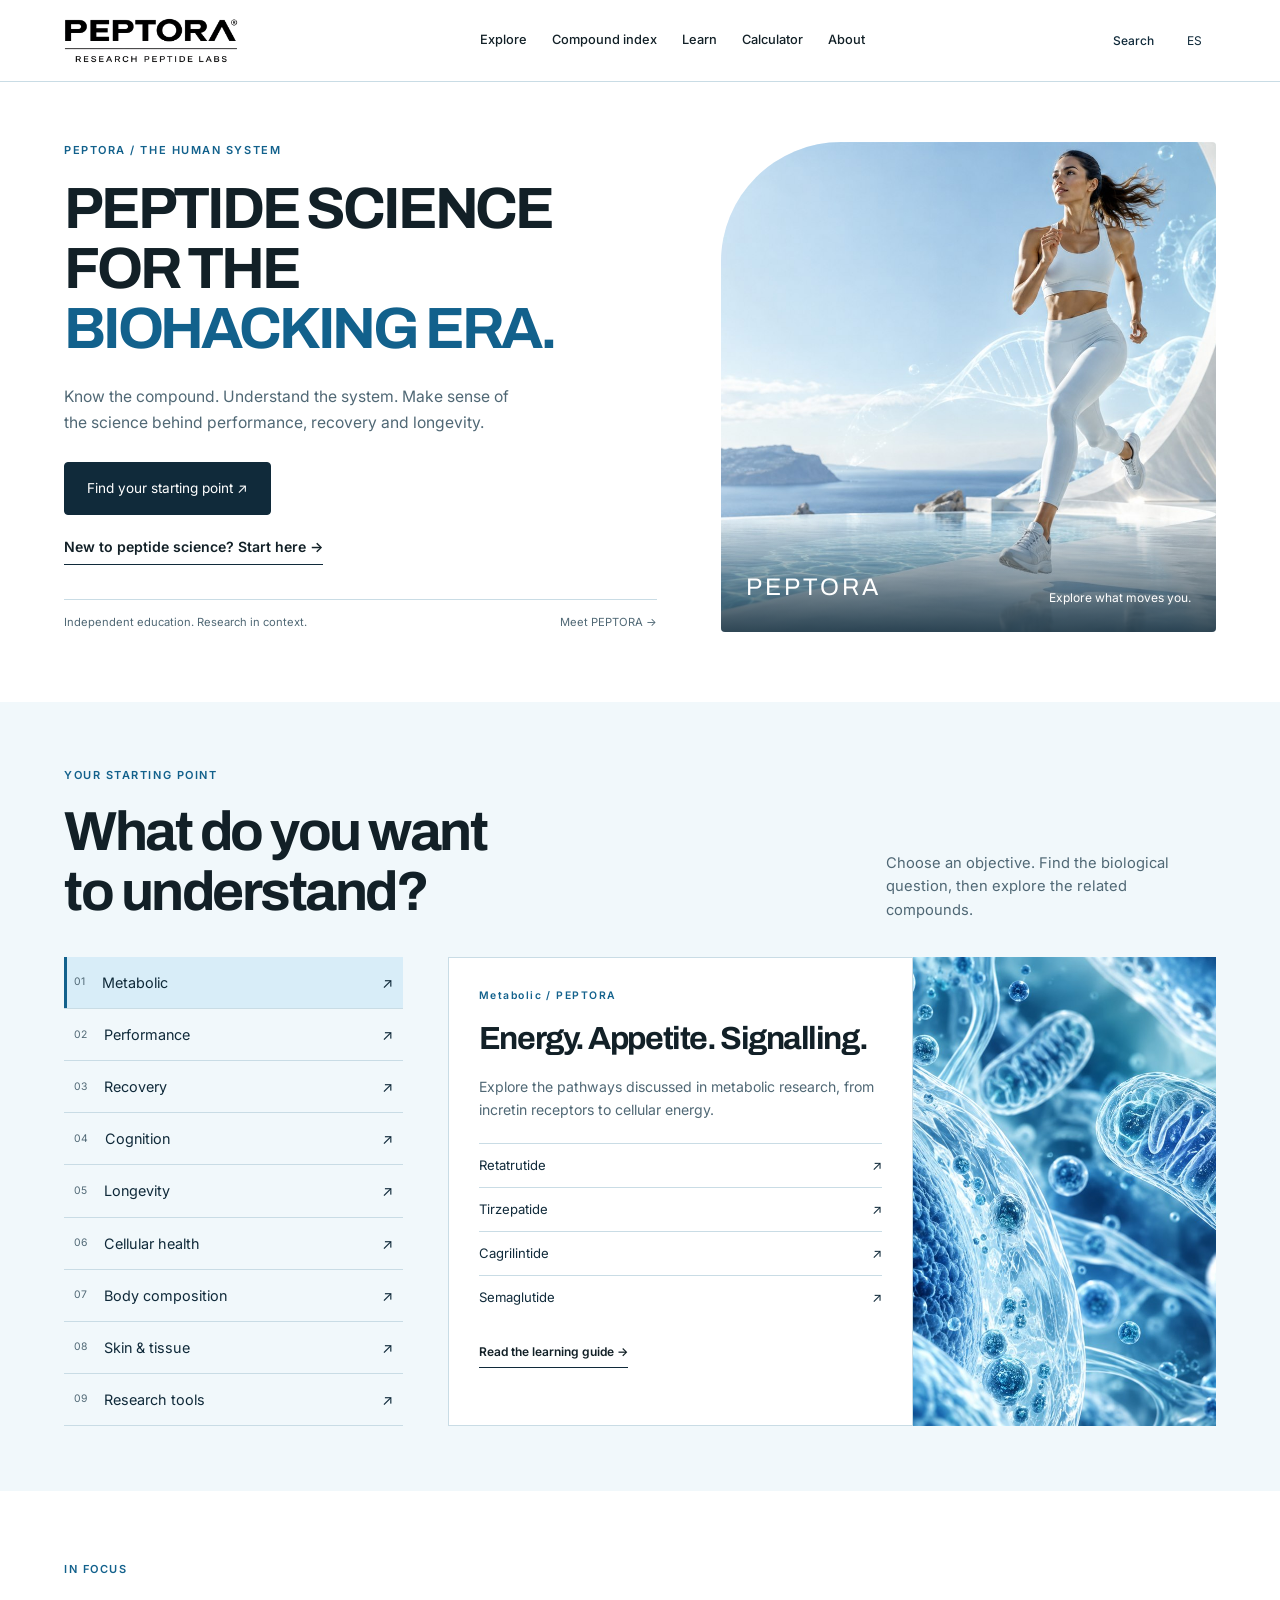
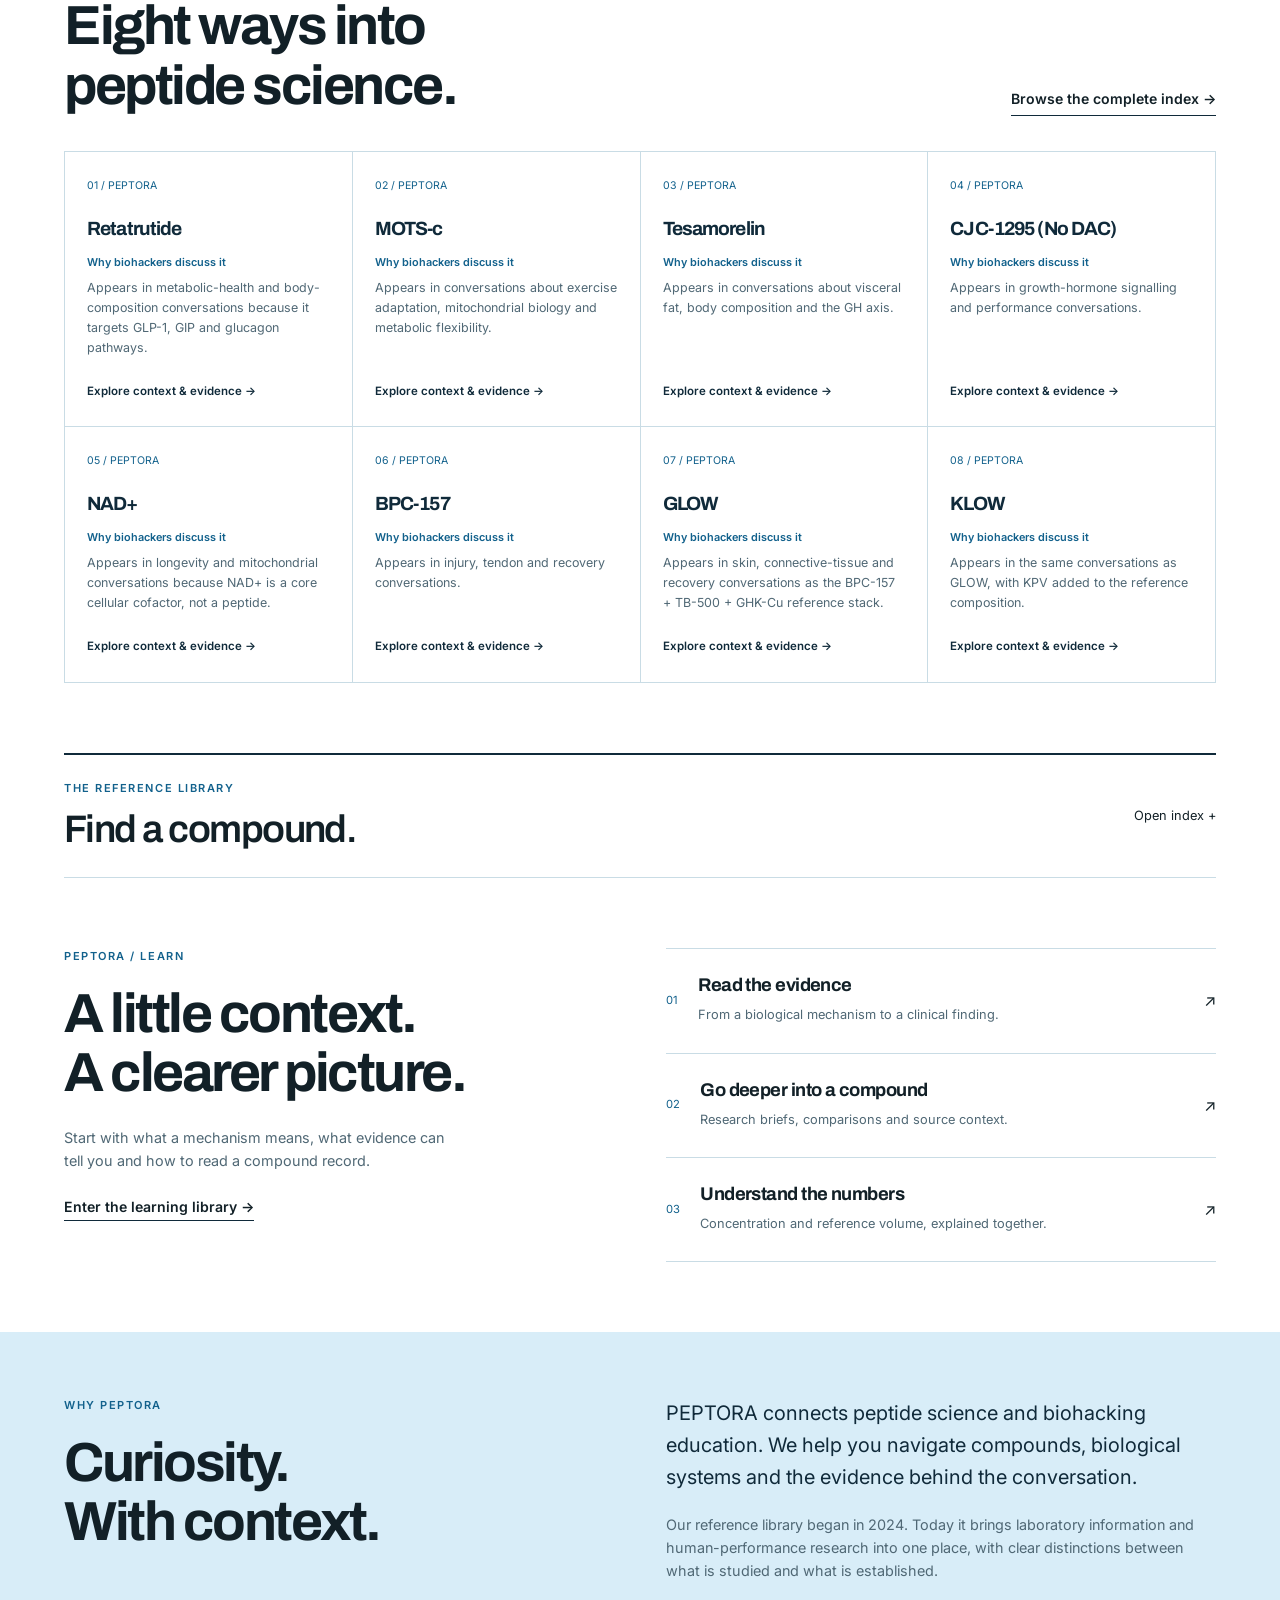
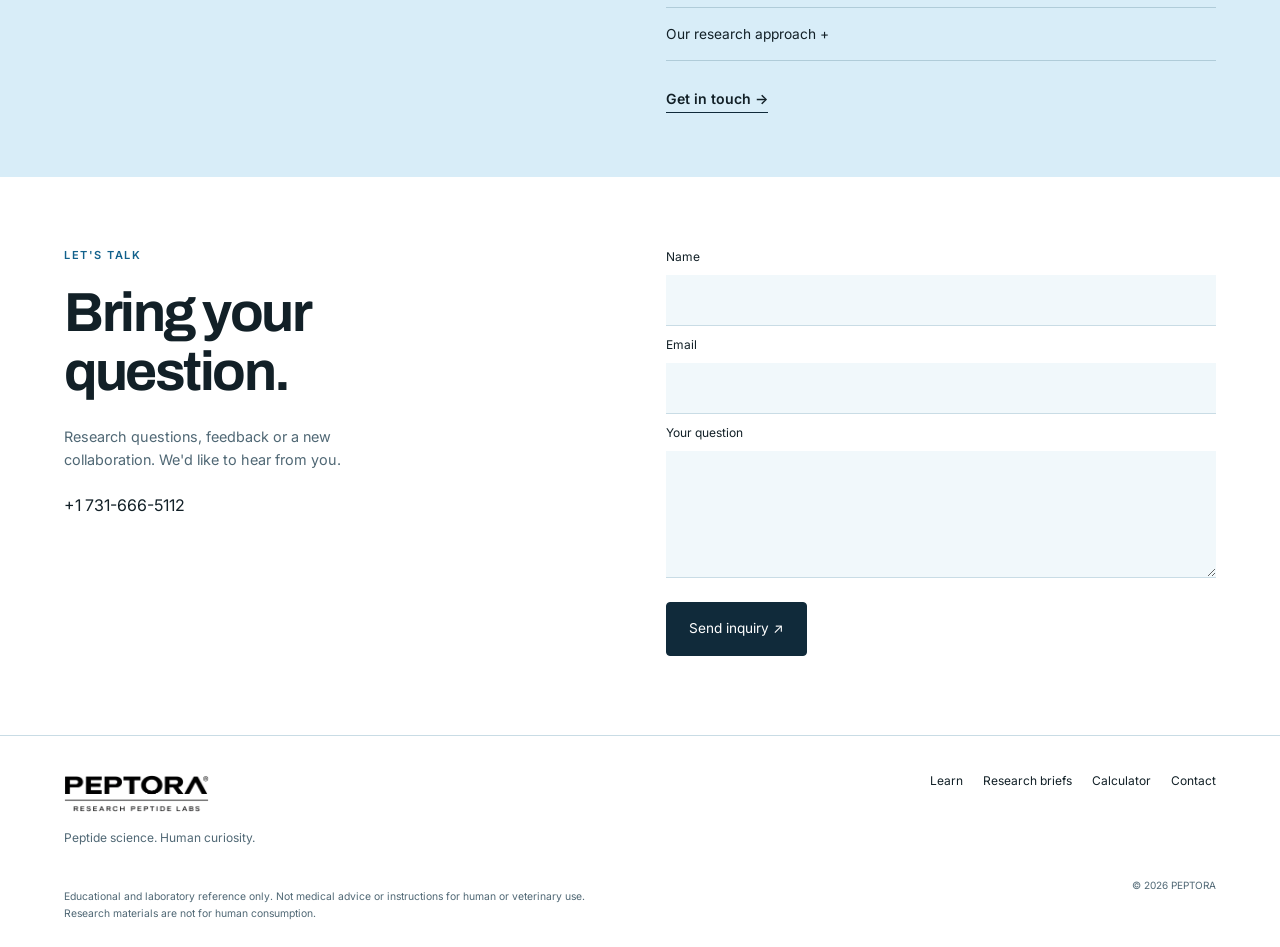
==== commit bee909c4: "Restore biohacking community context across the full product catalog" ====
--- a/index.html
+++ b/index.html
@@ -9,7 +9,7 @@
 <meta name="theme-color" content="#f3f9fb">
 <link rel="preconnect" href="https://fonts.googleapis.com"><link rel="preconnect" href="https://fonts.gstatic.com" crossorigin>
 <link href="https://fonts.googleapis.com/css2?family=Archivo:wght@500;600;700;800;900&family=Inter:wght@400;500;600&display=swap" rel="stylesheet">
-<link rel="stylesheet" href="platform.css?v=1">
+<link rel="stylesheet" href="platform.css?v=biohacking-catalog-2">
 <link rel="stylesheet" href="platform-common.css?v=1"></head>
 <body class="platform-page">
 <a class="skip-link" href="#main" data-copy="skip">Skip to content</a>
@@ -32,5 +32,5 @@
 <section class="contact-section shell" id="contacto"><div><p class="kicker" data-copy="contactLabel">LET'S TALK</p><h2 data-copy="contactTitle">Bring your<br>question.</h2><p data-copy="contactIntro">Research questions, feedback or a new collaboration. We'd like to hear from you.</p><a href="tel:+17316665112">+1 731-666-5112</a></div><form id="contactForm"><label for="contactName" data-copy="formName">Name</label><input id="contactName" name="name" required autocomplete="name"><label for="contactEmail" data-copy="formEmail">Email</label><input id="contactEmail" name="email" type="email" required autocomplete="email"><label for="contactMessage" data-copy="formMessage">Your question</label><textarea id="contactMessage" name="message" rows="4" required></textarea><input class="hp-field" name="_honey" tabindex="-1" aria-hidden="true" autocomplete="off"><button class="solid-button" type="submit" data-copy="formSend">Send inquiry ↗</button><p id="formStatus" class="form-status" role="status" aria-live="polite"></p></form></section>
 </main><footer class="platform-footer shell"><div><img src="assets/logo-peptora.png" alt="PEPTORA" width="1200" height="400"><p data-copy="footerTag">Peptide science. Human curiosity.</p></div><div class="footer-links"><a href="learn.html" data-copy="navLearn">Learn</a><a href="research.html" data-copy="navResearch">Research briefs</a><a href="tools.html" data-copy="navTools">Calculator</a><a href="#contacto" data-copy="navContact">Contact</a></div><p class="scope-note" data-copy="disclaimer">Educational and laboratory reference only. Not medical advice or instructions for human or veterinary use. Research materials are not for human consumption.</p><small>© <span id="year">2026</span> PEPTORA</small></footer>
 <dialog id="compoundDialog" aria-labelledby="compoundTitle"><div class="record-top"><span class="record-brand">PEPTORA / REFERENCE</span><button type="button" data-action="close-record" aria-label="Close record / Cerrar ficha">×</button></div><div id="recordContent"></div></dialog>
-<script src="script.js?v=platform-1"></script><script src="platform.js?v=1"></script><script src="language-session.js?v=4"></script><script src="global-search.js?v=2"></script>
+<script src="script.js?v=platform-1"></script><script src="platform.js?v=biohacking-catalog-2"></script><script src="language-session.js?v=platform-3"></script><script src="global-search.js?v=2"></script>
 </body></html>
--- a/platform.css
+++ b/platform.css
@@ -10,6 +10,7 @@
 #compoundDialog{border:0;padding:0;width:min(760px,calc(100% - 24px));max-height:90dvh;color:var(--ink);border-radius:6px;box-shadow:0 30px 120px #102a3a44}#compoundDialog::backdrop{background:#102a3a99;backdrop-filter:blur(4px)}.record-top{position:sticky;top:0;background:white;display:flex;align-items:center;justify-content:space-between;border-bottom:1px solid var(--line);padding:12px 26px;z-index:1}.record-brand{font-size:.65rem;letter-spacing:.12em}.record-top button{background:var(--ice);border:0;width:44px;height:44px;font-size:1.5rem;color:var(--ink)}#recordContent{padding:30px}#recordContent h2{font-size:clamp(1.8rem,5vw,3rem);overflow-wrap:anywhere}#recordContent>.record-lead{margin:18px 0 26px;font-size:1rem}#recordContent section{border-top:1px solid var(--line);padding:20px 0}#recordContent section h3{font-size:1.05rem;letter-spacing:-.02em;margin-bottom:12px}#recordContent section p{font-size:.9rem}#recordContent details{border-top:1px solid var(--line);padding:16px 0;font-size:.85rem}#recordContent details p{margin-top:12px}.related-list{display:flex;flex-wrap:wrap;gap:9px}.related-list button{background:var(--ice);border:1px solid var(--line);padding:10px 12px;color:var(--ink);font-size:.78rem}.record-note{font-size:.7rem!important;background:var(--ice);padding:16px;margin-top:18px}#recordContent .text-link{display:inline-block;margin:15px 0}
 .record-actions{display:flex;flex-wrap:wrap;align-items:center;gap:18px;margin:12px 0 24px}.record-actions>.text-link{border:0;border-bottom:1px solid var(--ink);background:none;color:var(--ink);cursor:pointer}.record-actions button:disabled{opacity:.5}.comparison-shelf{background:var(--ice);padding:22px;margin:15px 0 25px;scroll-margin-top:100px}.comparison-shelf[hidden]{display:none}.comparison-heading{display:flex;justify-content:space-between;gap:20px}.comparison-heading h3{font-size:1.2rem}.comparison-shelf>p{font-size:.75rem;margin:12px 0 20px}.comparison-shelf button{background:none;border:0;color:var(--accent);cursor:pointer;font-size:.8rem}.comparison-grid{display:grid;grid-template-columns:repeat(3,minmax(0,1fr));gap:15px}.comparison-grid article{padding:18px;background:white;position:relative}.comparison-grid h3{padding-right:20px;font-size:1.1rem;overflow-wrap:anywhere}.comparison-grid p{font-size:.8rem;margin:16px 0}.comparison-evidence{border-top:1px solid var(--line);padding-top:12px}.comparison-remove{position:absolute;right:5px;top:5px;min-width:40px;min-height:40px}.comparison-grid article>button:last-child{padding:10px 0}.comparison-grid article:only-child{grid-column:1/-1}
 @media(max-width:760px){.comparison-grid{grid-template-columns:1fr}.comparison-shelf{padding:16px}}
+.selected-card .card-context-label,.reference-card .card-context-label{font-size:.68rem;line-height:1.5;color:var(--accent);margin-top:14px;font-weight:600}.selected-card .card-community{margin-top:8px}.reference-card .card-community{line-height:1.65}.reference-card .card-open{margin-top:auto;padding-top:6px}.record-community p+p{margin-top:14px}
 @keyframes panel-in{from{opacity:.4;transform:translateY(6px)}to{opacity:1;transform:none}}
 @media(min-width:1600px){.platform-header{padding-left:calc((100vw - 1300px)/2);padding-right:calc((100vw - 1300px)/2)}}
 @media(max-width:1000px){.platform-nav{gap:15px}.platform-brand{width:145px}.platform-hero{gap:30px}.hero-portrait{min-height:420px}.explorer-layout{gap:22px;grid-template-columns:.75fr 1.5fr}.objective-panel{grid-template-columns:1fr}.objective-photo{min-height:180px;grid-row:1}.objective-photo img{object-position:50% 32%}.selected-grid{grid-template-columns:repeat(2,minmax(0,1fr))}.index-controls{grid-template-columns:1fr}}
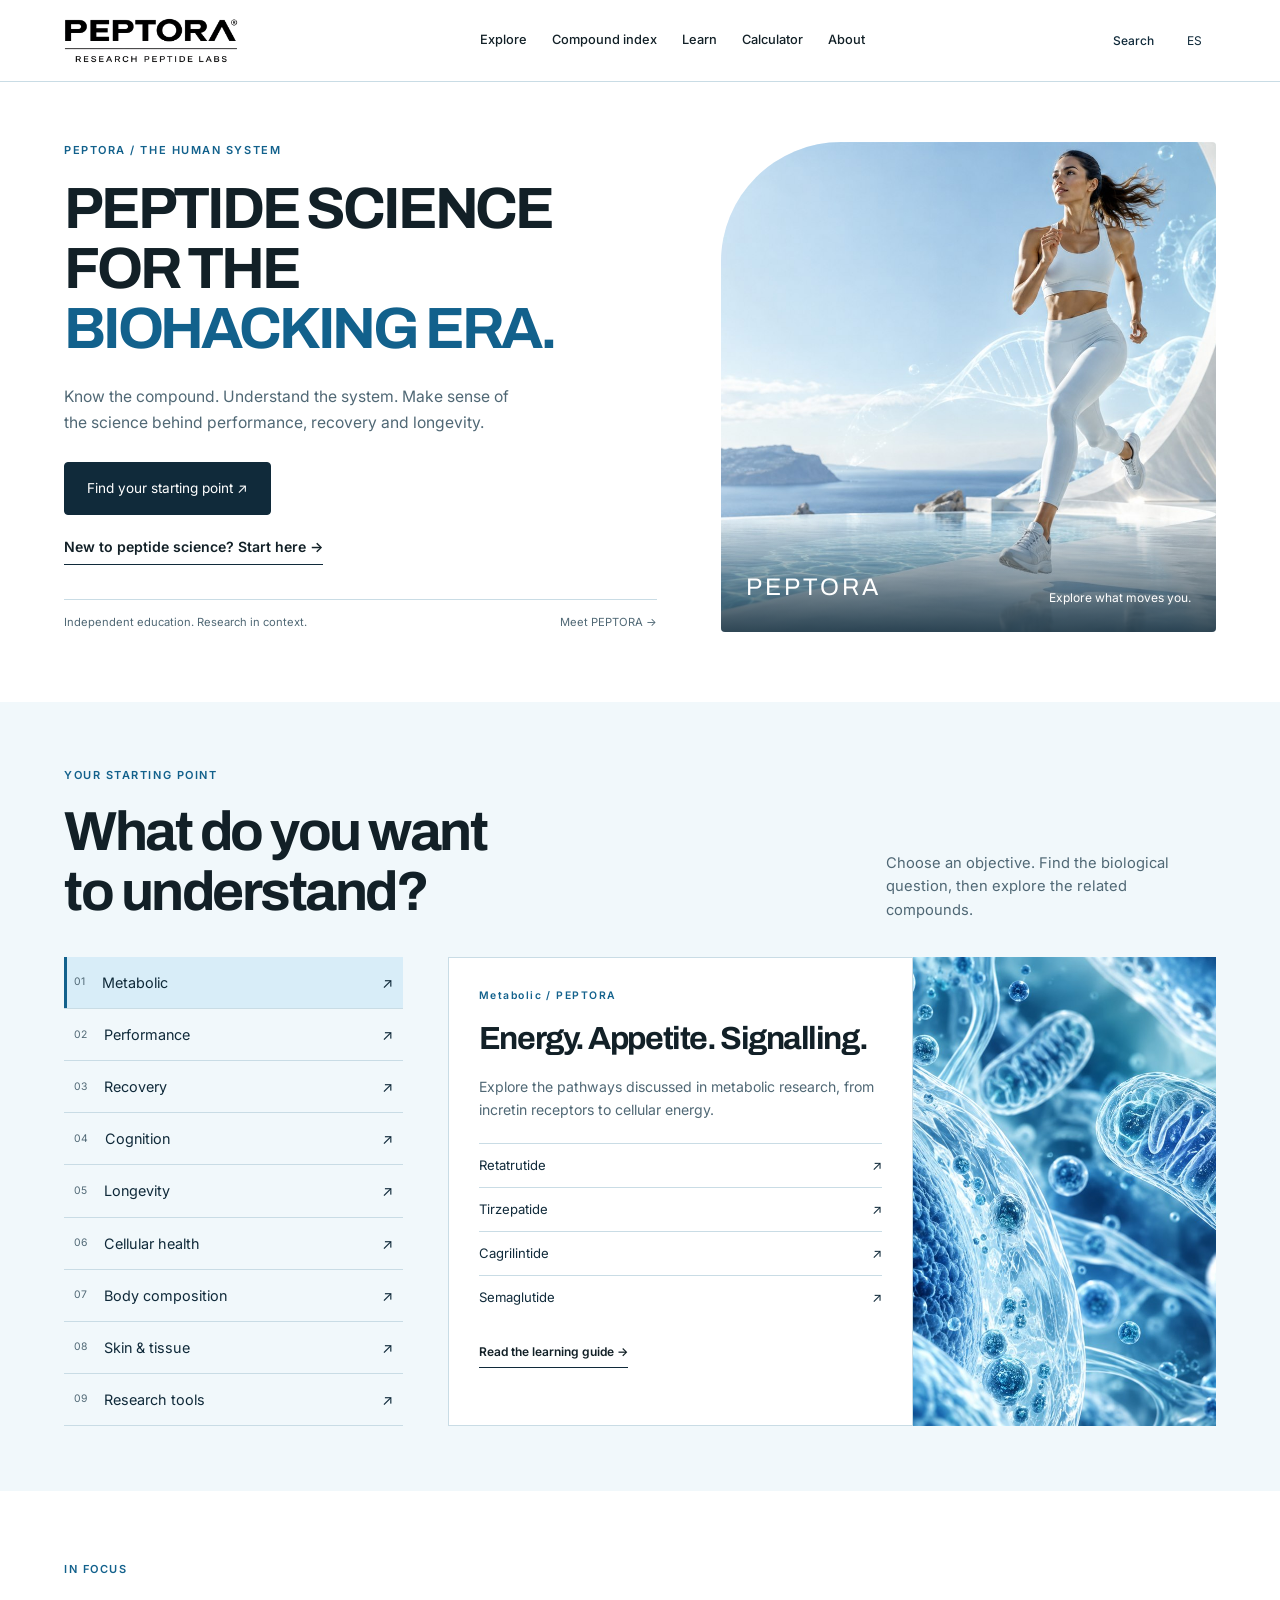
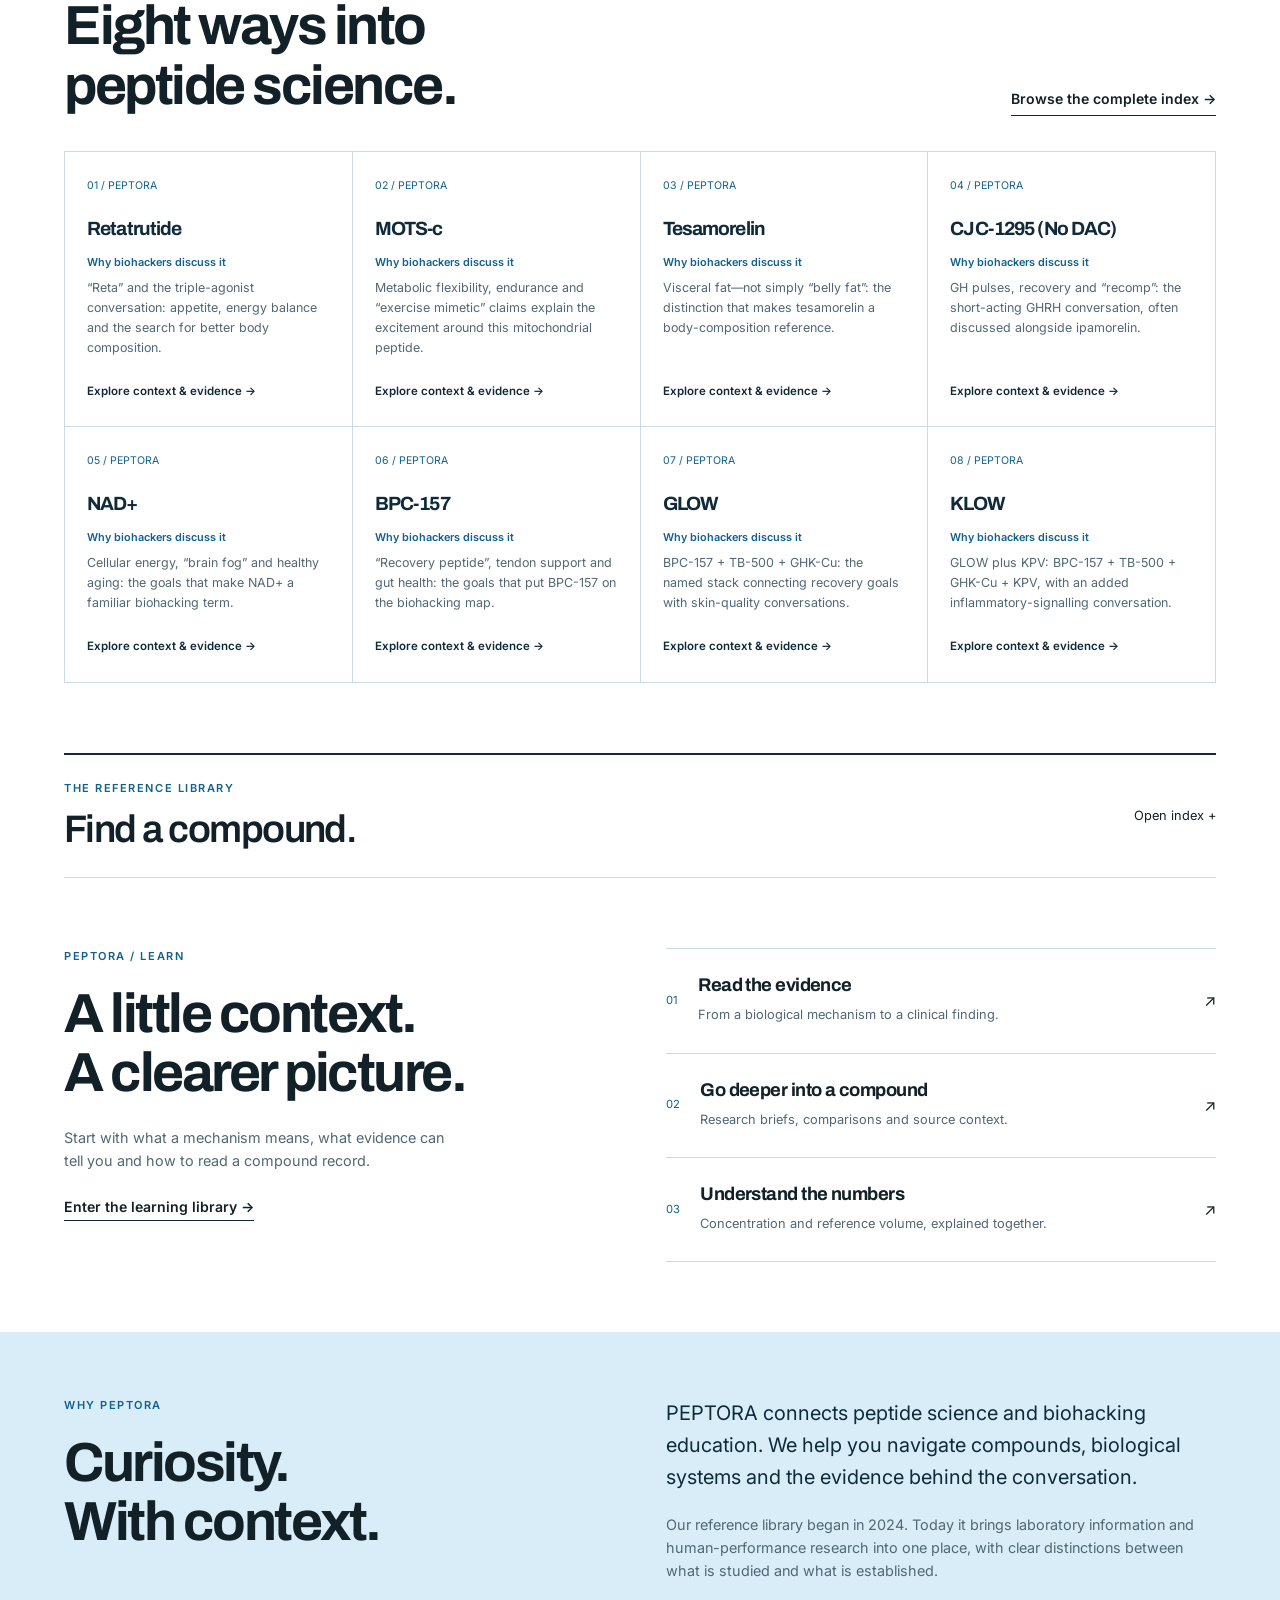
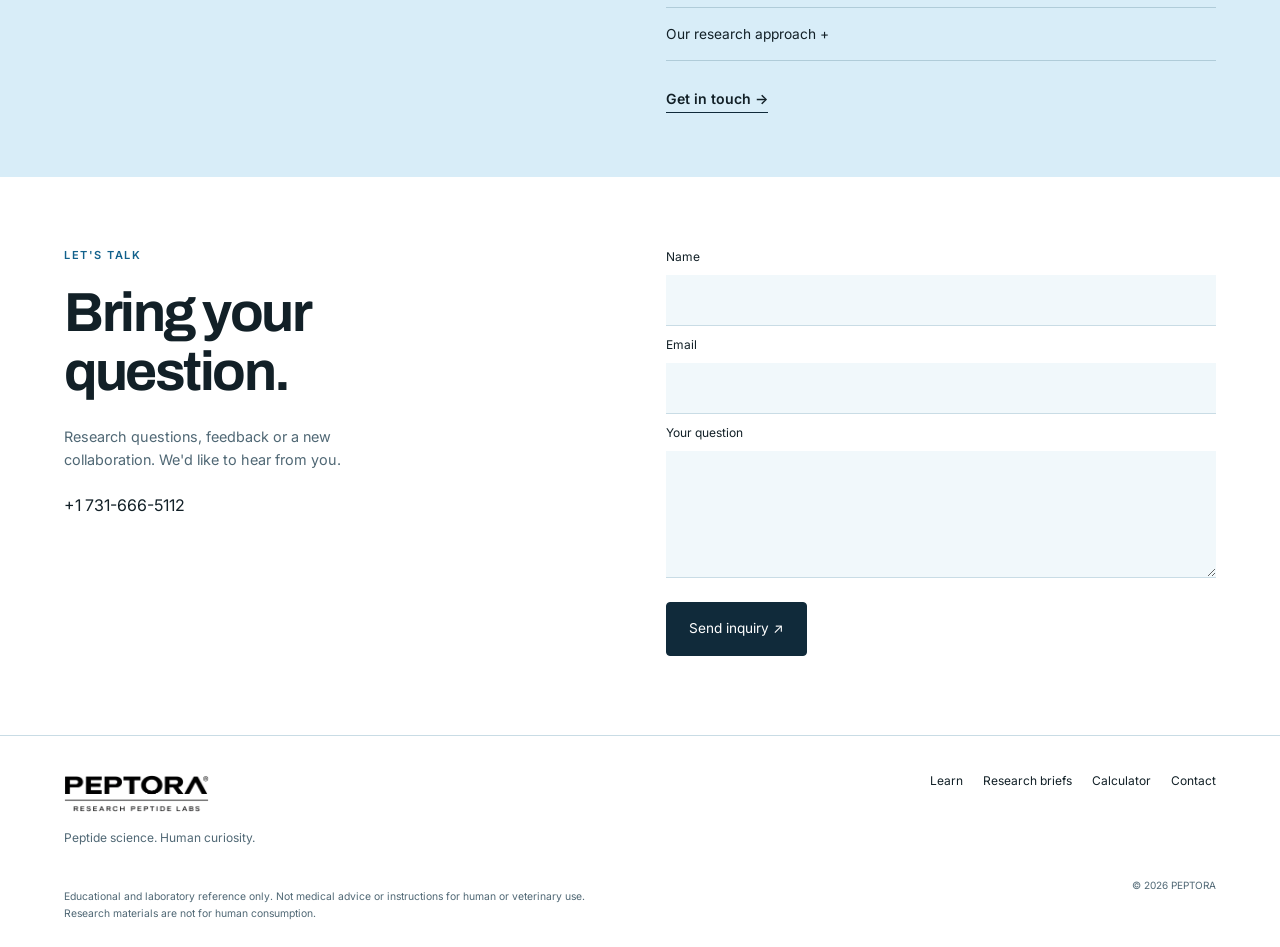
==== commit 8904d088: "Expand all 62 biohacking references with distinct bilingual community context" ====
--- a/index.html
+++ b/index.html
@@ -9,7 +9,7 @@
 <meta name="theme-color" content="#f3f9fb">
 <link rel="preconnect" href="https://fonts.googleapis.com"><link rel="preconnect" href="https://fonts.gstatic.com" crossorigin>
 <link href="https://fonts.googleapis.com/css2?family=Archivo:wght@500;600;700;800;900&family=Inter:wght@400;500;600&display=swap" rel="stylesheet">
-<link rel="stylesheet" href="platform.css?v=biohacking-catalog-2">
+<link rel="stylesheet" href="platform.css?v=community-20260925">
 <link rel="stylesheet" href="platform-common.css?v=1"></head>
 <body class="platform-page">
 <a class="skip-link" href="#main" data-copy="skip">Skip to content</a>
@@ -32,5 +32,5 @@
 <section class="contact-section shell" id="contacto"><div><p class="kicker" data-copy="contactLabel">LET'S TALK</p><h2 data-copy="contactTitle">Bring your<br>question.</h2><p data-copy="contactIntro">Research questions, feedback or a new collaboration. We'd like to hear from you.</p><a href="tel:+17316665112">+1 731-666-5112</a></div><form id="contactForm"><label for="contactName" data-copy="formName">Name</label><input id="contactName" name="name" required autocomplete="name"><label for="contactEmail" data-copy="formEmail">Email</label><input id="contactEmail" name="email" type="email" required autocomplete="email"><label for="contactMessage" data-copy="formMessage">Your question</label><textarea id="contactMessage" name="message" rows="4" required></textarea><input class="hp-field" name="_honey" tabindex="-1" aria-hidden="true" autocomplete="off"><button class="solid-button" type="submit" data-copy="formSend">Send inquiry ↗</button><p id="formStatus" class="form-status" role="status" aria-live="polite"></p></form></section>
 </main><footer class="platform-footer shell"><div><img src="assets/logo-peptora.png" alt="PEPTORA" width="1200" height="400"><p data-copy="footerTag">Peptide science. Human curiosity.</p></div><div class="footer-links"><a href="learn.html" data-copy="navLearn">Learn</a><a href="research.html" data-copy="navResearch">Research briefs</a><a href="tools.html" data-copy="navTools">Calculator</a><a href="#contacto" data-copy="navContact">Contact</a></div><p class="scope-note" data-copy="disclaimer">Educational and laboratory reference only. Not medical advice or instructions for human or veterinary use. Research materials are not for human consumption.</p><small>© <span id="year">2026</span> PEPTORA</small></footer>
 <dialog id="compoundDialog" aria-labelledby="compoundTitle"><div class="record-top"><span class="record-brand">PEPTORA / REFERENCE</span><button type="button" data-action="close-record" aria-label="Close record / Cerrar ficha">×</button></div><div id="recordContent"></div></dialog>
-<script src="script.js?v=platform-1"></script><script src="platform.js?v=biohacking-catalog-2"></script><script src="language-session.js?v=platform-3"></script><script src="global-search.js?v=2"></script>
+<script src="script.js?v=community-20260925"></script><script src="community-context.js?v=20260925"></script><script src="platform.js?v=community-20260925"></script><script src="language-session.js?v=platform-3"></script><script src="global-search.js?v=community-20260925"></script>
 </body></html>
--- a/platform.css
+++ b/platform.css
@@ -11,6 +11,7 @@
 .record-actions{display:flex;flex-wrap:wrap;align-items:center;gap:18px;margin:12px 0 24px}.record-actions>.text-link{border:0;border-bottom:1px solid var(--ink);background:none;color:var(--ink);cursor:pointer}.record-actions button:disabled{opacity:.5}.comparison-shelf{background:var(--ice);padding:22px;margin:15px 0 25px;scroll-margin-top:100px}.comparison-shelf[hidden]{display:none}.comparison-heading{display:flex;justify-content:space-between;gap:20px}.comparison-heading h3{font-size:1.2rem}.comparison-shelf>p{font-size:.75rem;margin:12px 0 20px}.comparison-shelf button{background:none;border:0;color:var(--accent);cursor:pointer;font-size:.8rem}.comparison-grid{display:grid;grid-template-columns:repeat(3,minmax(0,1fr));gap:15px}.comparison-grid article{padding:18px;background:white;position:relative}.comparison-grid h3{padding-right:20px;font-size:1.1rem;overflow-wrap:anywhere}.comparison-grid p{font-size:.8rem;margin:16px 0}.comparison-evidence{border-top:1px solid var(--line);padding-top:12px}.comparison-remove{position:absolute;right:5px;top:5px;min-width:40px;min-height:40px}.comparison-grid article>button:last-child{padding:10px 0}.comparison-grid article:only-child{grid-column:1/-1}
 @media(max-width:760px){.comparison-grid{grid-template-columns:1fr}.comparison-shelf{padding:16px}}
 .selected-card .card-context-label,.reference-card .card-context-label{font-size:.68rem;line-height:1.5;color:var(--accent);margin-top:14px;font-weight:600}.selected-card .card-community{margin-top:8px}.reference-card .card-community{line-height:1.65}.reference-card .card-open{margin-top:auto;padding-top:6px}.record-community p+p{margin-top:14px}
+.community-summary{font-weight:600;color:var(--ink)}.community-boundary{background:var(--ice);border-left:3px solid var(--accent);padding:16px 18px;margin-top:20px;overflow-wrap:break-word}.community-boundary h4{font-size:.8rem;line-height:1.5;margin:0 0 8px;color:var(--accent)}#recordContent .community-boundary p{font-size:.82rem;margin:0;line-height:1.7}.research-background summary{line-height:1.5;min-height:44px;display:flex;align-items:center}.record-sources{display:grid;gap:10px;margin-top:16px}.record-sources a{font-size:.78rem;line-height:1.6;color:var(--accent);text-decoration:underline;overflow-wrap:anywhere}.community-source-note{font-size:.73rem!important;margin-top:12px}@media(max-width:500px){.selected-grid{grid-template-columns:1fr 1fr}.selected-card p,.reference-card p{font-size:.8rem;line-height:1.65}.community-boundary{padding:14px}#recordContent section p{font-size:.9rem;line-height:1.75}}
 @keyframes panel-in{from{opacity:.4;transform:translateY(6px)}to{opacity:1;transform:none}}
 @media(min-width:1600px){.platform-header{padding-left:calc((100vw - 1300px)/2);padding-right:calc((100vw - 1300px)/2)}}
 @media(max-width:1000px){.platform-nav{gap:15px}.platform-brand{width:145px}.platform-hero{gap:30px}.hero-portrait{min-height:420px}.explorer-layout{gap:22px;grid-template-columns:.75fr 1.5fr}.objective-panel{grid-template-columns:1fr}.objective-photo{min-height:180px;grid-row:1}.objective-photo img{object-position:50% 32%}.selected-grid{grid-template-columns:repeat(2,minmax(0,1fr))}.index-controls{grid-template-columns:1fr}}
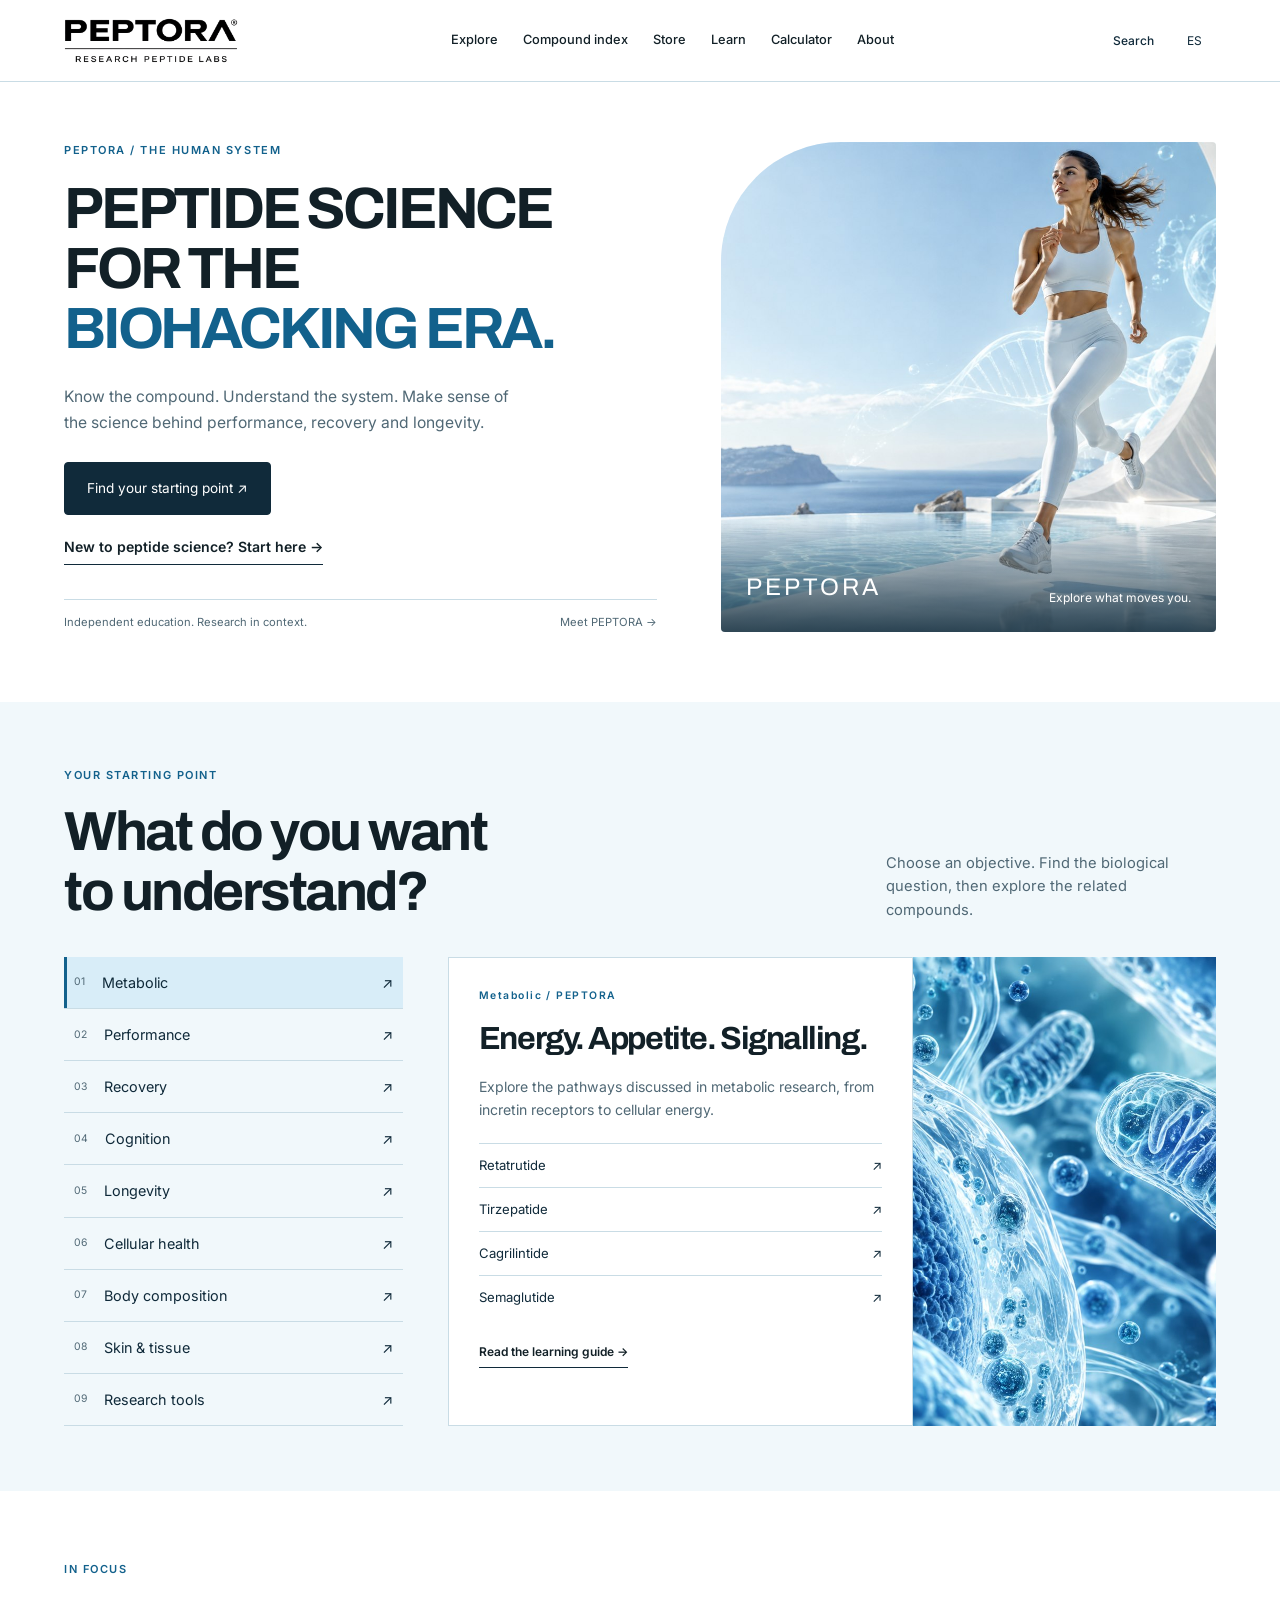
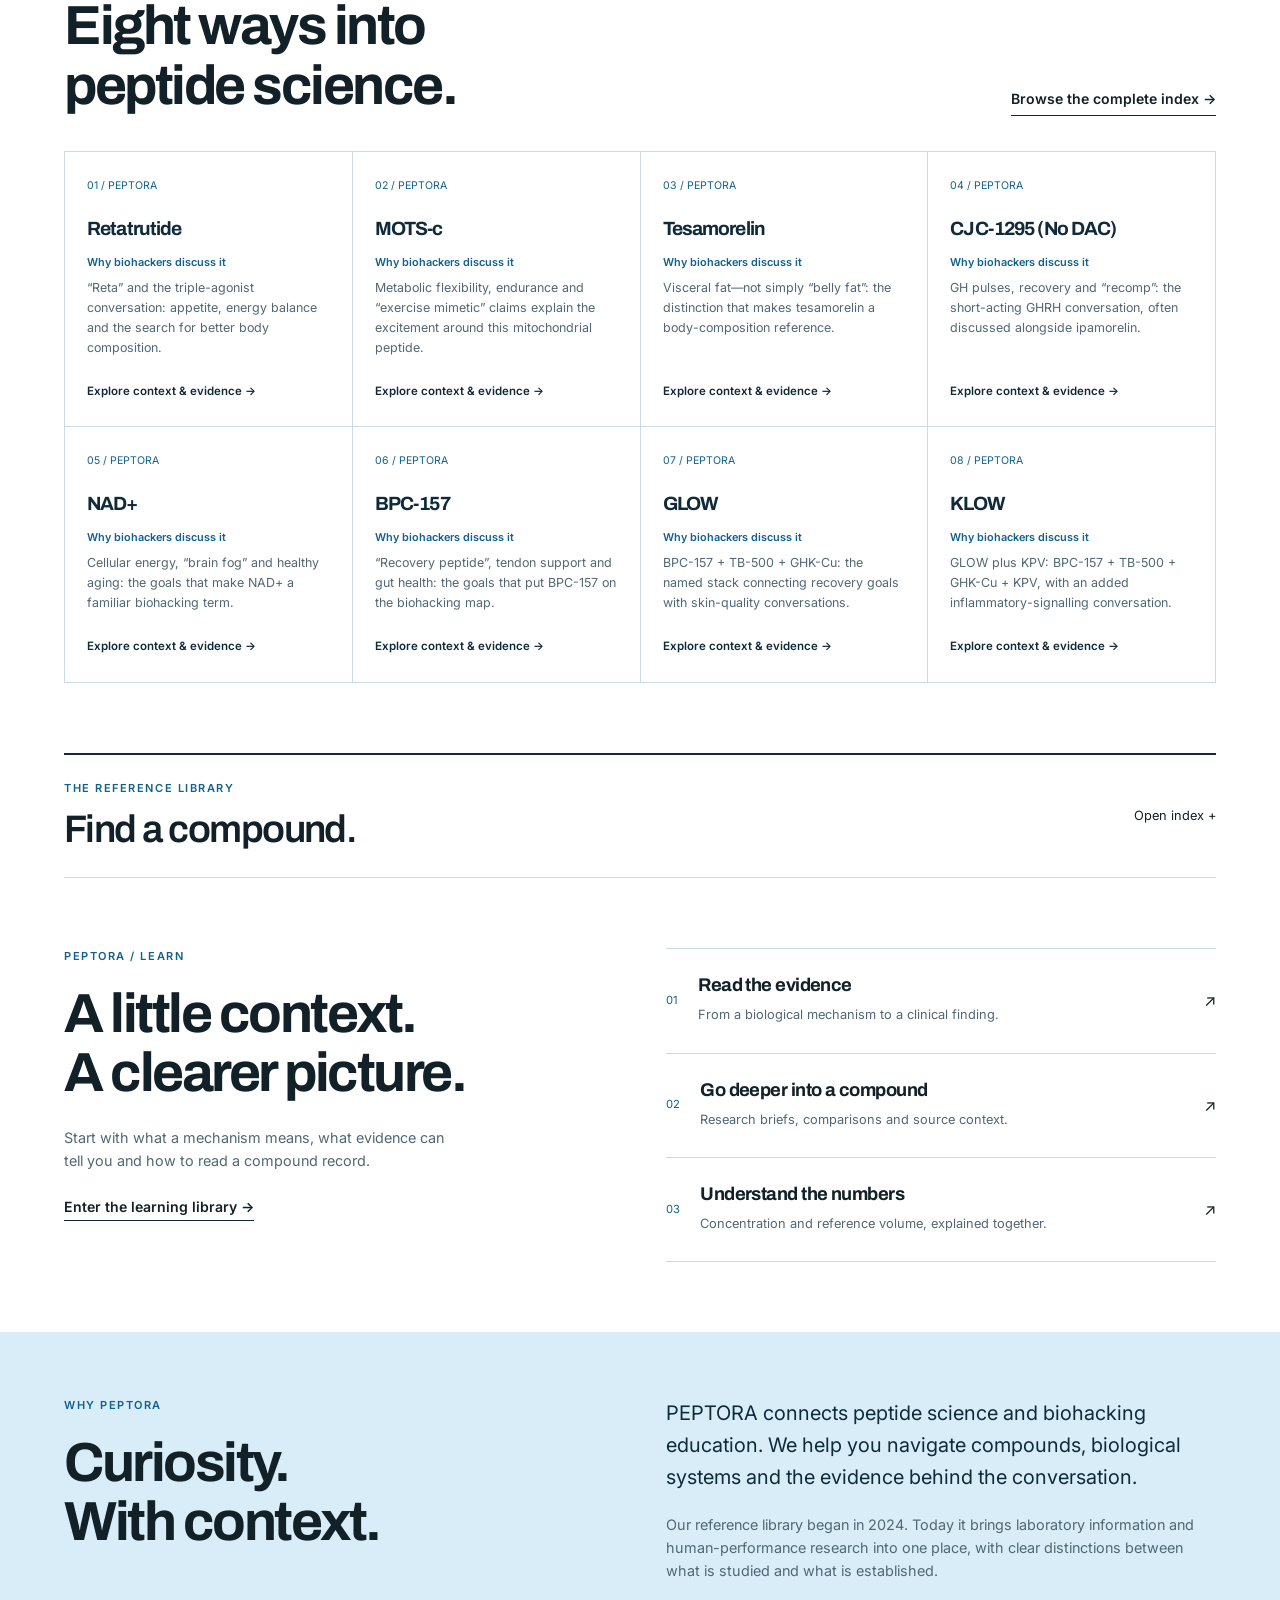
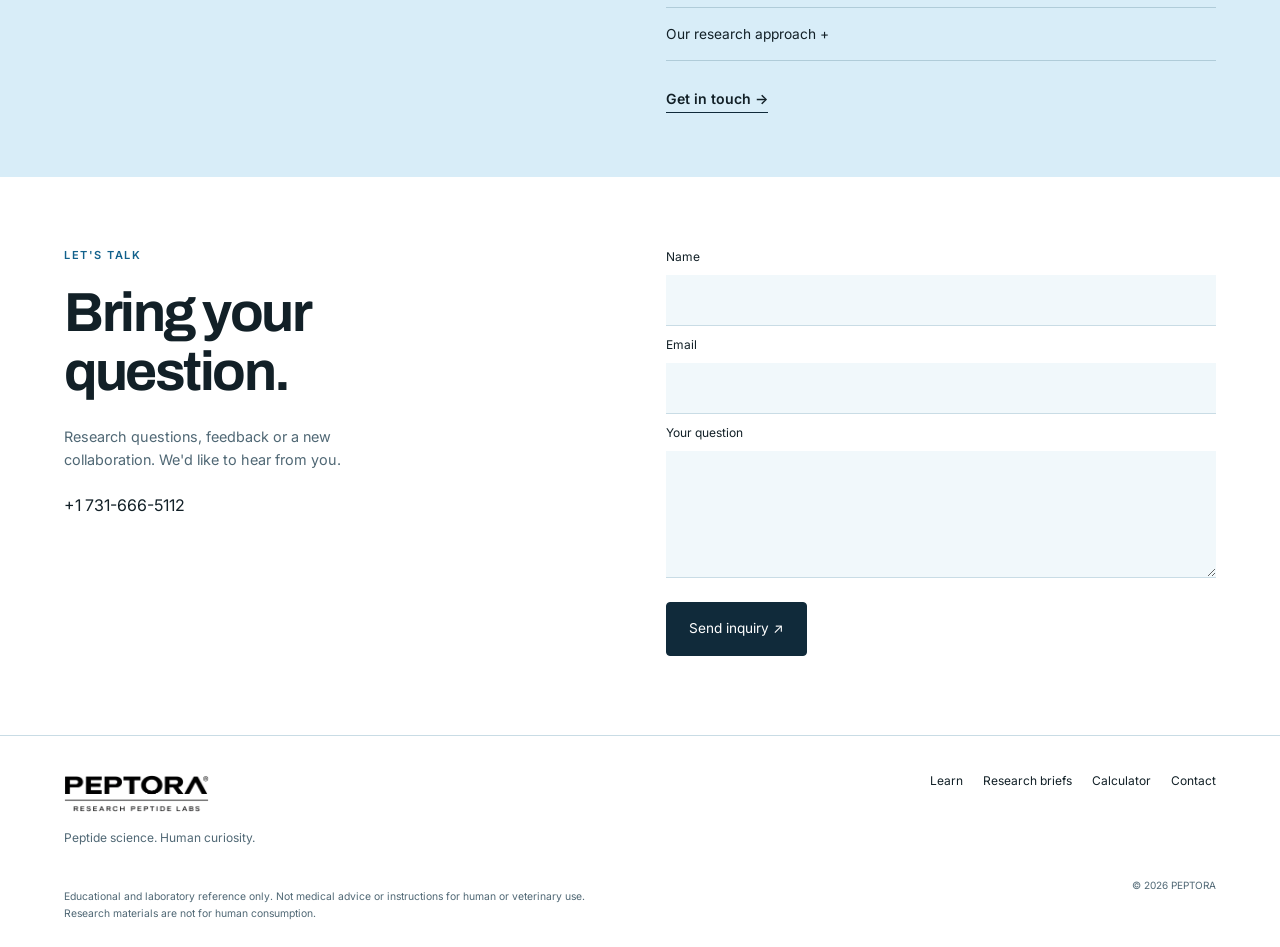
==== commit 0b00d612: "Add PEPTORA Store preview with bilingual collection, branded vial mockups and local cart" ====
--- a/index.html
+++ b/index.html
@@ -15,7 +15,7 @@
 <a class="skip-link" href="#main" data-copy="skip">Skip to content</a>
 <header class="platform-header"><a class="platform-brand" href="#inicio" aria-label="PEPTORA home"><img src="assets/logo-peptora.png" alt="PEPTORA Research Peptide Labs" width="1200" height="400"></a>
 <nav id="mainNav" class="platform-nav" aria-label="Main navigation">
-<a href="#objetivos" data-copy="navExplore">Explore</a><a href="#productos" data-copy="navIndex">Compound index</a><a href="learn.html" data-copy="navLearn">Learn</a><a href="tools.html" data-copy="navTools">Calculator</a><a href="#about" data-copy="navAbout">About</a>
+<a href="#objetivos" data-copy="navExplore">Explore</a><a href="#productos" data-copy="navIndex">Compound index</a><a href="store/"><span class="lang-en">Store</span><span class="lang-es">Tienda</span></a><a href="learn.html" data-copy="navLearn">Learn</a><a href="tools.html" data-copy="navTools">Calculator</a><a href="#about" data-copy="navAbout">About</a>
 </nav><div class="header-actions"><button id="langToggle" class="language-control" aria-label="Switch language / Cambiar idioma"><span id="langLabel">ES</span></button><button id="navToggle" class="menu-control" aria-label="Open menu" aria-expanded="false" aria-controls="mainNav"><span></span><span></span><span></span></button></div></header>
 <main id="main">
 <section class="platform-hero shell" id="inicio">
